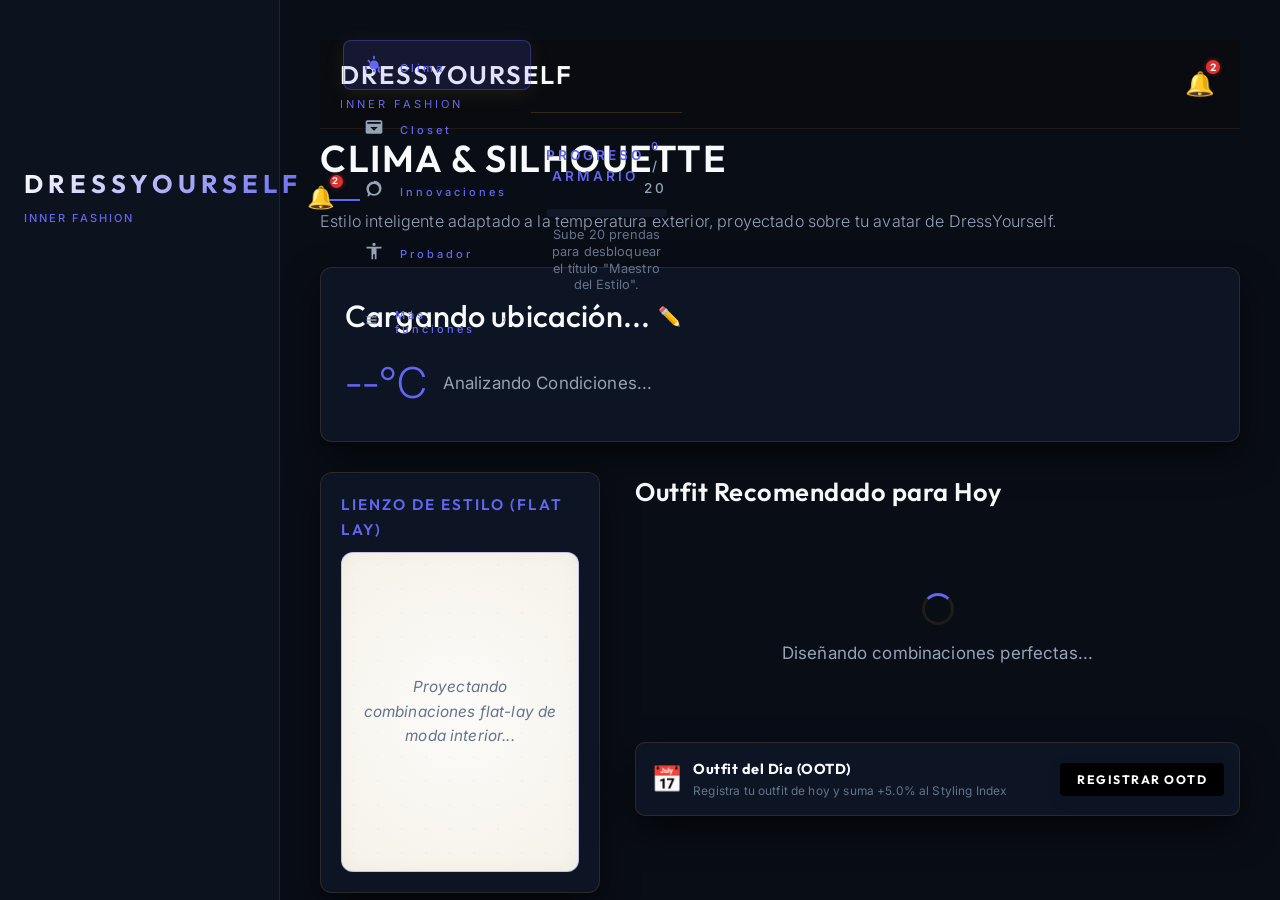
==== index.html @ d655cbdb "feat(web): versión 2.0 con Firebase Auth, motores AI, cPanel deployment y UI Impeccable - Integració" ====
<!DOCTYPE html>
<html lang="es">
<head>
    <meta charset="UTF-8">
    <meta name="viewport" content="width=device-width, initial-scale=1.0, maximum-scale=1.0, user-scalable=no">
    <title>DressYourself | AI Virtual Wardrobe</title>
    <!-- Google Fonts -->
    <link rel="preconnect" href="https://fonts.googleapis.com">
    <link rel="preconnect" href="https://fonts.gstatic.com" crossorigin>
    <link href="https://fonts.googleapis.com/css2?family=Outfit:wght@300;400;500;600;700&family=Inter:wght@300;400;500;600;700&display=swap" rel="stylesheet">
    <!-- CSS Stylesheet -->
    <link rel="stylesheet" href="static/css/style.css">

    <!-- DressYourself Style Enhancements (Dior/Chanel Vibe) -->
    <style>
        /* Gold border gradients & Glassmorphism refinements */
        .glass-card {
            background: var(--glass-bg);
            backdrop-filter: blur(20px) saturate(180%) !important;
            -webkit-backdrop-filter: blur(20px) saturate(180%) !important;
            border: 1px solid rgba(212, 175, 55, 0.15) !important;
            box-shadow: 0 15px 35px rgba(0, 0, 0, 0.6) !important;
            transition: all 0.35s cubic-bezier(0.16, 1, 0.3, 1) !important;
        }
        .glass-card:hover {
            border-color: rgba(212, 175, 55, 0.35) !important;
            box-shadow: 0 20px 45px rgba(212, 175, 55, 0.1), 0 15px 35px rgba(0, 0, 0, 0.7) !important;
        }

        /* Typography spacing & alignment for luxury brand vibe */
        body {
            letter-spacing: 0.15px;
        }
        .sidebar-brand h1 {
            letter-spacing: 5px !important;
            font-weight: 700;
        }
        .editorial-title {
            letter-spacing: 1.5px;
            text-transform: uppercase;
        }
        .gold-btn, .gold-btn-large, .gold-btn-outline {
            font-family: var(--font-editorial) !important;
            letter-spacing: 1.5px !important;
            border-radius: 4px !important;
            transition: all 0.3s cubic-bezier(0.16, 1, 0.3, 1) !important;
        }

        /* Organic Tab Transitions */
        #tab-transition-overlay {
            position: absolute;
            inset: 0;
            background: rgba(10, 10, 10, 0.4);
            backdrop-filter: blur(0px);
            -webkit-backdrop-filter: blur(0px);
            pointer-events: none;
            opacity: 0;
            z-index: 99;
            transition: opacity 0.25s ease, backdrop-filter 0.25s ease;
        }
        #tab-transition-overlay.transitioning {
            opacity: 1;
            backdrop-filter: blur(8px);
            -webkit-backdrop-filter: blur(8px);
        }

        .tab-content {
            display: none;
            opacity: 0;
            transform: scale(0.97) translateY(12px);
            filter: blur(6px);
            transition: opacity 0.3s ease, transform 0.3s ease, filter 0.3s ease;
        }

        .tab-content.active {
            display: block;
            opacity: 1;
            transform: scale(1) translateY(0);
            filter: blur(0px);
        }

        .tab-content.tab-leaving {
            display: block;
            opacity: 0;
            transform: scale(0.97) translateY(-12px);
            filter: blur(8px);
            pointer-events: none;
        }

        .tab-content.tab-entering {
            display: block;
            opacity: 1;
            transform: scale(1) translateY(0);
            filter: blur(0px);
        }

        /* Star Rating Glow and Elastic Animation */
        .star-rating-icon {
            display: inline-block;
            transition: transform 0.4s cubic-bezier(0.175, 0.885, 0.32, 1.275) !important;
        }
        .star-rating-icon:hover {
            text-shadow: 0 0 10px rgba(212, 175, 55, 0.85), 0 0 20px rgba(212, 175, 55, 0.45);
        }
        .star-rating-icon.active-star {
            color: var(--accent-gold) !important;
            text-shadow: 0 0 8px rgba(212, 175, 55, 0.65);
        }
        .star-elastic-bounce {
            animation: starBounce 0.6s cubic-bezier(0.175, 0.885, 0.32, 1.5) both;
        }
        @keyframes starBounce {
            0% { transform: scale(1); }
            30% { transform: scale(1.6); }
            55% { transform: scale(0.85); }
            75% { transform: scale(1.2); }
            100% { transform: scale(1); }
        }

        /* Gold Star Particles */
        .gold-star-particle {
            position: fixed;
            background: radial-gradient(circle, #fff 0%, var(--accent-gold) 50%, #b8952b 100%);
            border-radius: 50%;
            pointer-events: none;
            z-index: 10000;
            box-shadow: 0 0 6px var(--accent-gold);
        }

        /* Selection and Visual Feedback for Fitting Room & Outfit Builder */
        .fitting-slot {
            position: relative;
            transition: transform 0.3s cubic-bezier(0.25, 0.8, 0.25, 1), box-shadow 0.3s ease, border-color 0.3s ease;
        }
        .fitting-slot.slot-loaded {
            animation: slotFlashGlow 0.6s cubic-bezier(0.16, 1, 0.3, 1) both;
        }
        @keyframes slotFlashGlow {
            0% {
                transform: scale(0.95);
                box-shadow: 0 0 0 rgba(212, 175, 55, 0);
                border-color: var(--border-gold);
            }
            30% {
                transform: scale(1.03);
                box-shadow: 0 0 15px rgba(212, 175, 55, 0.6);
                border-color: var(--accent-gold);
            }
            100% {
                transform: scale(1);
                box-shadow: 0 0 0 rgba(212, 175, 55, 0);
                border-color: var(--border-gold);
            }
        }

        .builder-slot {
            transition: all 0.3s cubic-bezier(0.16, 1, 0.3, 1);
        }
        .builder-slot.slot-filled-glow {
            animation: builderSlotGlow 0.6s cubic-bezier(0.16, 1, 0.3, 1) both;
        }
        @keyframes builderSlotGlow {
            0% {
                transform: translateY(2px);
                box-shadow: 0 0 0 rgba(212, 175, 55, 0);
            }
            30% {
                transform: translateY(-2px);
                box-shadow: 0 4px 12px rgba(212, 175, 55, 0.4);
            }
            100% {
                transform: translateY(0);
                box-shadow: 0 2px 6px rgba(212, 175, 55, 0.1);
            }
        }

        .fitting-source-item {
            transition: all 0.25s cubic-bezier(0.25, 0.8, 0.25, 1);
            border: 1px solid transparent;
        }
        .fitting-source-item:hover {
            transform: scale(1.02);
            border-color: rgba(212, 175, 55, 0.3);
        }
        .fitting-source-item.selected-source-item {
            border-color: var(--accent-gold);
            background: rgba(212, 175, 55, 0.08);
            box-shadow: inset 0 0 10px rgba(212, 175, 55, 0.15);
            transform: scale(0.98);
        }

        /* Circular Scanning Progress & Glowing borders */
        .scan-thumb {
            position: relative;
            border: 2px solid var(--border-gold) !important;
            transition: all 0.3s cubic-bezier(0.25, 0.8, 0.25, 1) !important;
        }
        .scan-thumb.scanning-active {
            border-color: var(--accent-gold) !important;
            animation: goldGlowPulse 1.5s infinite alternate ease-in-out !important;
        }
        @keyframes goldGlowPulse {
            0% {
                box-shadow: 0 0 4px rgba(212, 175, 55, 0.2);
                border-color: rgba(212, 175, 55, 0.4);
            }
            100% {
                box-shadow: 0 0 15px rgba(212, 175, 55, 0.85);
                border-color: var(--accent-gold);
            }
        }

        .scan-thumb-spinner-overlay {
            position: absolute;
            inset: 0;
            background: rgba(0, 0, 0, 0.65);
            display: none;
            align-items: center;
            justify-content: center;
            z-index: 5;
            transition: opacity 0.3s ease;
        }
        .scan-thumb.scanning .scan-thumb-spinner-overlay {
            display: flex;
        }

        .circular-spinner {
            width: 32px;
            height: 32px;
            animation: rotateSpinner 2s linear infinite;
        }
        .circular-spinner .circle-bg {
            fill: none;
            stroke: rgba(255, 255, 255, 0.15);
            stroke-width: 3;
        }
        .circular-spinner .circle {
            fill: none;
            stroke: var(--accent-gold);
            stroke-width: 3;
            stroke-linecap: round;
            animation: dashSpinner 1.5s ease-in-out infinite;
        }

        @keyframes rotateSpinner {
            100% { transform: rotate(360deg); }
        }
        @keyframes dashSpinner {
            0% {
                stroke-dasharray: 1, 150;
                stroke-dashoffset: 0;
            }
            50% {
                stroke-dasharray: 90, 150;
                stroke-dashoffset: -35;
            }
            100% {
                stroke-dasharray: 90, 150;
                stroke-dashoffset: -124;
            }
        }

        .scan-thumb-success-overlay {
            position: absolute;
            inset: 0;
            background: rgba(0, 255, 136, 0.2);
            display: none;
            align-items: center;
            justify-content: center;
            z-index: 4;
        }
        .scan-thumb.scanned-success .scan-thumb-success-overlay {
            display: flex;
        }
        .success-checkmark {
            font-size: 1.5rem;
            color: #00ff88;
            text-shadow: 0 0 10px rgba(0, 255, 136, 0.8);
            font-weight: bold;
            animation: checkmarkPop 0.4s cubic-bezier(0.175, 0.885, 0.32, 1.275) both;
        }
        @keyframes checkmarkPop {
            0% { transform: scale(0); opacity: 0; }
            100% { transform: scale(1); opacity: 1; }
        }

        /* Intuitive Empty States (Chanel/Dior Inspired) */
        .empty-state {
            display: flex;
            flex-direction: column;
            align-items: center;
            justify-content: center;
            padding: 50px 30px;
            text-align: center;
            color: var(--text-muted);
            border: 1px dashed var(--border-gold);
            border-radius: 12px;
            background: rgba(212, 175, 55, 0.02);
            margin: 20px auto;
            max-width: 450px;
            box-shadow: inset 0 0 20px rgba(0, 0, 0, 0.02);
        }
        .empty-state-svg {
            filter: drop-shadow(0 0 8px rgba(212, 175, 55, 0.25));
            animation: pulseGlow 3s infinite ease-in-out;
        }
        @keyframes pulseGlow {
            0%, 100% { opacity: 0.55; transform: scale(1); }
            50% { opacity: 0.85; transform: scale(1.04); }
        }

        /* RPG Chat Styling Elements */
        .chat-mode-header {
            display: flex;
            gap: 8px;
            margin-bottom: 15px;
            border-bottom: 1px solid rgba(212, 175, 55, 0.1);
            padding-bottom: 10px;
        }
        .chat-mode-header .gold-btn-outline {
            background: transparent;
            color: var(--text-muted);
            border: 1px solid rgba(212, 175, 55, 0.25);
            transition: all 0.3s ease;
            flex: 1;
            font-size: 0.75rem;
            padding: 8px 12px;
            letter-spacing: 1px;
            text-transform: uppercase;
            border-radius: 4px;
            cursor: pointer;
        }
        .chat-mode-header .gold-btn-outline.active {
            background: var(--accent-gold) !important;
            color: #000 !important;
            border-color: var(--accent-gold) !important;
            box-shadow: 0 0 10px rgba(212, 175, 55, 0.4) !important;
            font-weight: 600;
        }
        .chat-mode-header .gold-btn-outline:hover:not(.active) {
            border-color: var(--accent-gold) !important;
            color: var(--text-primary) !important;
        }
        .rpg-progress-tracker {
            display: none;
            flex-direction: column;
            gap: 6px;
            padding: 10px 15px;
            background: rgba(212, 175, 55, 0.05);
            border: 1px solid rgba(212, 175, 55, 0.15);
            border-radius: 6px;
            margin-bottom: 15px;
            font-family: 'Outfit', sans-serif;
            font-size: 0.85rem;
        }
        .rpg-options-container {
            display: none;
            flex-direction: column;
            gap: 8px;
            margin-top: 15px;
            margin-bottom: 15px;
        }
        .rpg-option-btn {
            background: rgba(212, 175, 55, 0.08) !important;
            color: var(--accent-gold) !important;
            border: 1px solid rgba(212, 175, 55, 0.3) !important;
            border-radius: 4px;
            padding: 10px 15px;
            font-size: 0.8rem;
            font-family: 'Outfit', sans-serif;
            letter-spacing: 0.5px;
            cursor: pointer;
            text-align: left;
            transition: all 0.25s ease;
        }
        .rpg-option-btn:hover {
            background: var(--accent-gold) !important;
            color: #000 !important;
            border-color: var(--accent-gold) !important;
            box-shadow: 0 4px 12px rgba(212, 175, 55, 0.2) !important;
            transform: translateY(-1px);
        }
        .rpg-option-btn:active {
            transform: translateY(0);
        }

        /* Premium Checkout & Styling Index Styles */
        @keyframes premiumGlowPulse {
            0% {
                box-shadow: 0 0 8px rgba(212, 175, 55, 0.4);
                background: var(--accent-gold);
                color: #000;
            }
            100% {
                box-shadow: 0 0 22px rgba(212, 175, 55, 0.85);
                background: #ffd700;
                color: #000;
            }
        }
        .premium-checkout-btn {
            font-family: var(--font-editorial) !important;
            letter-spacing: 1px !important;
            font-weight: 600;
            border: none;
            cursor: pointer;
            transition: all 0.3s cubic-bezier(0.16, 1, 0.3, 1);
        }
        .premium-checkout-btn:hover {
            transform: translateY(-2px);
            box-shadow: 0 0 25px rgba(212, 175, 55, 0.95) !important;
        }
        .styling-index-widget {
            transition: all 0.3s cubic-bezier(0.16, 1, 0.3, 1);
        }
        .styling-index-widget:hover {
            border-color: rgba(212, 175, 55, 0.5) !important;
            box-shadow: 0 12px 35px rgba(212, 175, 55, 0.15), 0 10px 30px rgba(0, 0, 0, 0.6) !important;
        }
    </style>
    <!-- Google Fonts: Modern Sans-Serif Typography Stack (Plus Jakarta Sans, Inter, Outfit) -->
    <link rel="preconnect" href="https://fonts.googleapis.com">
    <link rel="preconnect" href="https://fonts.gstatic.com" crossorigin>
    <link href="https://fonts.googleapis.com/css2?family=Inter:wght@300;400;500;600;700&family=Outfit:wght@300;400;500;600;700&family=Plus+Jakarta+Sans:wght@300;400;500;600;700;800&display=swap" rel="stylesheet">
</head>
<body>
    <!-- ONBOARDING LUXURY JOURNEY (New 4-step) -->
    <div id="onboarding-overlay" class="modal-overlay" style="display:none; justify-content:center; align-items:center; z-index:999999; position:fixed; inset:0; background:#FFFFFF;">
        <style>
            .onboarding-card {
                max-width: 700px;
                width: 90%;
                background: #FFFFFF;
                border: 1px solid var(--border-gold);
                padding: 40px;
                border-radius: 16px;
                box-shadow: 0 25px 60px rgba(0,0,0,0.1), 0 0 40px rgba(212,175,55,0.02);
                text-align: center;
                position: relative;
                overflow: hidden;
            }
            .onboarding-step {
                display: none;
                animation: fadeIn 0.6s ease;
            }
            .onboarding-step.active {
                display: block;
            }
            .onboarding-title {
                font-family: 'Playfair Display', 'Cinzel', serif;
                font-size: 2.2rem;
                letter-spacing: 3px;
                color: var(--accent-gold);
                margin-bottom: 10px;
            }
            .onboarding-subtitle {
                font-family: 'Outfit', sans-serif;
                font-size: 0.9rem;
                letter-spacing: 1.5px;
                color: var(--text-secondary);
                text-transform: uppercase;
                margin-bottom: 30px;
            }
            .onboarding-grid {
                display: grid;
                grid-template-columns: 1fr 1fr;
                gap: 20px;
                margin-bottom: 30px;
            }
            .onboarding-option {
                border: 1px solid rgba(0, 0, 0, 0.15);
                background: #FFFFFF;
                padding: 20px;
                border-radius: 8px;
                cursor: pointer;
                transition: all 0.3s ease;
                text-align: left;
            }
            .onboarding-option:hover {
                border-color: var(--accent-gold);
                background: rgba(212, 175, 55, 0.04);
                transform: translateY(-2px);
            }
            .onboarding-option.selected {
                border-color: var(--accent-gold);
                background: rgba(212, 175, 55, 0.1);
                box-shadow: 0 0 15px rgba(212, 175, 55, 0.2);
            }
            .onboarding-dots {
                display: flex;
                justify-content: center;
                gap: 8px;
                margin-bottom: 30px;
            }
            .onboarding-dot {
                width: 8px;
                height: 8px;
                border-radius: 50%;
                background: rgba(212, 175, 55, 0.3);
                transition: all 0.3s ease;
            }
            .onboarding-dot.active {
                background: var(--accent-gold);
                transform: scale(1.25);
            }
            .google-btn {
                background: white;
                color: #444;
                border: 1px solid #ccc;
                padding: 10px 20px;
                border-radius: 4px;
                font-size: 1rem;
                cursor: pointer;
                display: flex;
                align-items: center;
                justify-content: center;
                gap: 10px;
                width: 100%;
                margin-bottom: 15px;
            }
            .interactive-svg-avatar {
                width: 200px;
                height: 300px;
                margin: 0 auto 20px;
                border: 1px dashed var(--border-gold);
                border-radius: 12px;
                position: relative;
                transition: transform 0.4s cubic-bezier(0.16, 1, 0.3, 1), box-shadow 0.4s cubic-bezier(0.16, 1, 0.3, 1);
            }
            .interactive-svg-avatar:hover {
                transform: translateY(-3px);
                box-shadow: 0 12px 25px rgba(0, 0, 0, 0.3), 0 0 15px rgba(99, 102, 241, 0.2);
            }
            .avatar-part {
                transition: all 0.3s cubic-bezier(0.16, 1, 0.3, 1);
            }
            .measurement-input {
                width: 100%;
                margin-top: 5px;
                accent-color: var(--accent-gold);
                cursor: pointer;
            }
        </style>
        
        <div class="onboarding-card">
            <!-- STEP 1: Autenticación (Google / Email) -->
            <div class="onboarding-step active" id="ostep-1">
                <h2 class="onboarding-title">BIENVENIDO</h2>
                <div class="onboarding-subtitle">Paso 1 de 4: Crea tu cuenta</div>
                <div style="max-width: 400px; margin: 0 auto;">
                    <button class="google-btn" onclick="window.handleGoogleSignIn()">
                        <img src="https://upload.wikimedia.org/wikipedia/commons/5/53/Google_%22G%22_Logo.svg" width="20" height="20" alt="G">
                        Continuar con Google
                    </button>
                    <div style="margin: 15px 0; color: #888;">o ingresa con tu correo</div>
                    <form id="email-signin-form" onsubmit="event.preventDefault(); window.nextOnboardingStep(2);">
                        <input type="email" placeholder="Correo Electrónico" class="gold-input" style="margin-bottom: 10px;" required>
                        <input type="password" placeholder="Contraseña" class="gold-input" style="margin-bottom: 20px;" required>
                        <button type="submit" class="gold-btn-large" style="width: 100%;">Ingresar</button>
                    </form>
                </div>
            </div>

            <!-- STEP 2: Objetivos (Tarjetas Interactivas) -->
            <div class="onboarding-step" id="ostep-2">
                <div class="onboarding-title">TUS OBJETIVOS</div>
                <div class="onboarding-subtitle">Paso 2 de 4: ¿Qué buscas lograr?</div>
                <div class="onboarding-grid">
                    <div class="onboarding-option" onclick="window.selectOnboardingOption('goal', 'Eficiencia')">
                        <h4 style="color: var(--accent-gold); margin-bottom:5px;">Eficiencia</h4>
                        <p style="font-size: 0.85rem;">Vestirme rápido cada mañana sin pensar demasiado, manteniendo un buen estilo.</p>
                    </div>
                    <div class="onboarding-option" onclick="window.selectOnboardingOption('goal', 'Confianza')">
                        <h4 style="color: var(--accent-gold); margin-bottom:5px;">Confianza</h4>
                        <p style="font-size: 0.85rem;">Sentirme seguro con combinaciones que resalten mis atributos personales.</p>
                    </div>
                    <div class="onboarding-option" style="grid-column: span 2;" onclick="window.selectOnboardingOption('goal', 'Sostenibilidad')">
                        <h4 style="color: var(--accent-gold); margin-bottom:5px;">Sostenibilidad</h4>
                        <p style="font-size: 0.85rem;">Maximizar el uso de mi armario actual y comprar de manera consciente.</p>
                    </div>
                </div>
                <button class="gold-btn" onclick="window.nextOnboardingStep(3)" id="btn-onboarding-next-2" disabled>Siguiente</button>
            </div>

            <!-- STEP 3: Captura de Perfil y Clima -->
            <div class="onboarding-step" id="ostep-3">
                <div class="onboarding-title">TU PERFIL</div>
                <div class="onboarding-subtitle">Paso 3 de 4: Contexto Diario</div>
                <div style="text-align: left; max-width: 400px; margin: 0 auto 30px;">
                    <label style="display:block; margin-bottom: 8px; color: var(--accent-gold);">Nombre o Apodo:</label>
                    <input type="text" id="ob-profile-name" class="gold-input" placeholder="Ej. Alex" style="margin-bottom: 20px;" required oninput="window.checkStep3()">
                    
                    <label style="display:block; margin-bottom: 8px; color: var(--accent-gold);">Ciudad Principal (Clima):</label>
                    <input type="text" id="ob-profile-city" class="gold-input" placeholder="Ej. Bogotá" style="margin-bottom: 10px;" required oninput="window.checkStep3()">
                    <button class="gold-btn-outline" style="width: 100%; font-size: 0.8rem; padding: 8px;" onclick="window.detectLocationOB()">📍 Detectar mi ubicación</button>
                </div>
                <button class="gold-btn" onclick="window.nextOnboardingStep(4)" id="btn-onboarding-next-3" disabled>Siguiente</button>
            </div>

            <!-- STEP 4: Avatar SVG y Medidas -->
            <div class="onboarding-step" id="ostep-4">
                <div class="onboarding-title">TU SILUETA</div>
                <div class="onboarding-subtitle">Paso 4 de 4: Medidas y Tono de Piel</div>
                
                <div style="display: flex; gap: 30px; justify-content: center; align-items: flex-start; margin-bottom: 30px;">
                    <!-- SVG Avatar -->
                    <div class="interactive-svg-avatar" id="avatar-container">
                        <svg viewBox="0 0 100 200" style="width: 100%; height: 100%; fill: #EAEAEA; stroke: var(--border-gold); cursor: pointer;" id="ob-avatar">
                            <!-- Cabeza -->
                            <circle cx="50" cy="30" r="15" class="avatar-part" data-part="head"/>
                            <!-- Torso (Pecho y Cintura) -->
                            <path d="M 30 50 Q 50 40 70 50 L 65 90 Q 50 100 35 90 Z" class="avatar-part" data-part="torso" />
                            <!-- Cadera y Piernas -->
                            <path d="M 35 90 Q 50 100 65 90 L 70 120 L 55 180 L 45 180 L 30 120 Z" class="avatar-part" data-part="hips"/>
                            <!-- Brazos -->
                            <path d="M 30 50 L 15 100 L 25 100 L 35 60" class="avatar-part"/>
                            <path d="M 70 50 L 85 100 L 75 100 L 65 60" class="avatar-part"/>
                        </svg>
                    </div>
                    
                    <div style="text-align: left; width: 200px;">
                        <h4 style="color: var(--accent-gold); margin-bottom: 10px; font-size: 0.9rem;">Medidas (cm)</h4>
                        <div style="margin-bottom: 10px;">
                            <label style="font-size: 0.8rem; display: flex; justify-content: space-between;">Pecho: <span id="val-chest">95</span>cm</label>
                            <input type="range" min="70" max="130" value="95" class="measurement-input" id="measure-chest" oninput="window.updateAvatarShape()">
                        </div>
                        <div style="margin-bottom: 10px;">
                            <label style="font-size: 0.8rem; display: flex; justify-content: space-between;">Cintura: <span id="val-waist">80</span>cm</label>
                            <input type="range" min="50" max="110" value="80" class="measurement-input" id="measure-waist" oninput="window.updateAvatarShape()">
                        </div>
                        <div style="margin-bottom: 20px;">
                            <label style="font-size: 0.8rem; display: flex; justify-content: space-between;">Cadera: <span id="val-hips">100</span>cm</label>
                            <input type="range" min="70" max="140" value="100" class="measurement-input" id="measure-hips" oninput="window.updateAvatarShape()">
                        </div>
                        
                        <h4 style="color: var(--accent-gold); margin-bottom: 10px; font-size: 0.9rem;">Tono de Piel</h4>
                        <div style="display: flex; gap: 8px;">
                            <div style="width:25px; height:25px; background:#FDE4C8; border-radius:50%; cursor:pointer; border: 2px solid transparent;" onclick="window.selectSkinTone(this, '#FDE4C8')"></div>
                            <div style="width:25px; height:25px; background:#E5C298; border-radius:50%; cursor:pointer; border: 2px solid transparent;" onclick="window.selectSkinTone(this, '#E5C298')"></div>
                            <div style="width:25px; height:25px; background:#C68642; border-radius:50%; cursor:pointer; border: 2px solid transparent;" onclick="window.selectSkinTone(this, '#C68642')"></div>
                            <div style="width:25px; height:25px; background:#8D5524; border-radius:50%; cursor:pointer; border: 2px solid transparent;" onclick="window.selectSkinTone(this, '#8D5524')"></div>
                            <div style="width:25px; height:25px; background:#3E2723; border-radius:50%; cursor:pointer; border: 2px solid transparent;" onclick="window.selectSkinTone(this, '#3E2723')"></div>
                        </div>
                    </div>
                </div>
                
                <div class="onboarding-dots">
                    <div class="onboarding-dot"></div>
                    <div class="onboarding-dot"></div>
                    <div class="onboarding-dot"></div>
                    <div class="onboarding-dot active"></div>
                </div>
                
                <button class="gold-btn-large" onclick="window.completeOnboarding()" id="btn-onboarding-finish">Finalizar y Entrar</button>
            </div>
        </div>
    </div>
    
    <!-- Modal: Previsualización de curaduría de ropa en vivo -->
    <div id="live-curation-modal" style="display: none; position: fixed; top: 0; left: 0; width: 100vw; height: 100vh; background: rgba(9, 13, 22, 0.9); backdrop-filter: blur(8px); z-index: 9999; justify-content: center; align-items: center; text-align: center; color: white;">
        <div class="glass-card" style="width: 400px; position: relative;">
            <button onclick="document.getElementById('live-curation-modal').style.display='none'" style="position: absolute; right: 15px; top: 15px; background: none; border: none; color: #fff; font-size: 1.2rem; cursor: pointer;">✕</button>
            <h3 style="color: var(--accent-gold); font-family: var(--font-title); margin-bottom: 15px;">Curaduría en Vivo</h3>
            <div id="curation-animation-area" style="height: 150px; display: flex; align-items: center; justify-content: center; position: relative; margin-bottom: 20px; overflow: hidden; border-radius: 8px; border: 1px solid var(--border-color); background: rgba(0,0,0,0.3);">
                <span id="curation-spinner" style="font-size: 2rem; display: inline-block; animation: spin 1.5s linear infinite;">🔄</span>
                <img id="curation-item-img" src="" style="display: none; width: 100px; height: 100px; object-fit: cover; border-radius: 8px; animation: bounceIn 0.6s cubic-bezier(0.16, 1, 0.3, 1);">
            </div>
            <p id="curation-status" style="font-size: 0.9rem; color: var(--text-secondary);">Analizando tu armario con Ganchito...</p>
        </div>
    </div>


    <!-- App Container -->
    <div class="app-container">
        
        <!-- Sidebar Navigation (Desktop) -->
        <aside class="sidebar">
            <div class="sidebar-brand" style="display: flex; justify-content: space-between; align-items: center; width: 100%; position: relative;">
                <div style="text-align: left;">
                    <h1>DRESSYOURSELF</h1>
                    <span style="font-size: 0.65rem; color: var(--accent-gold); letter-spacing: 2px;">INNER FASHION</span>
                </div>
                <div style="position: relative; cursor: pointer; padding: 5px;" onclick="window.toggleNotificationsPanelDesktop(event)">
                    <span style="font-size: 1.3rem; color: var(--accent-gold);">🔔</span>
                    <span id="notif-badge-desktop" style="position: absolute; top: 0; right: 0; background: #e03131; color: #fff; font-size: 0.55rem; font-weight: bold; width: 13px; height: 13px; border-radius: 50%; display: flex; align-items: center; justify-content: center; box-shadow: 0 0 5px rgba(224,49,49,0.5);">2</span>
                </div>
                
                <!-- Desktop Notifications Dropdown -->
                <div id="notifications-panel-desktop" class="glass-card" style="display: none; position: absolute; top: 60px; left: 0; width: 260px; padding: 15px; z-index: 999; border: 1px solid var(--border-gold); border-radius: 10px; text-align: left; animation: fadeIn 0.3s ease;">
                    <div style="display: flex; justify-content: space-between; align-items: center; border-bottom: 1px solid rgba(212,175,55,0.2); padding-bottom: 8px; margin-bottom: 10px;">
                        <strong style="color: #8a6d1c; font-family: var(--font-editorial); font-size: 0.82rem;" id="notif-panel-title-desktop">Notificaciones de Estilo</strong>
                        <span style="font-size: 0.7rem; color: var(--text-muted); cursor: pointer;" onclick="window.clearNotifications()" id="notif-panel-clear-desktop">Limpiar</span>
                    </div>
                    <div id="notifications-list-desktop" style="display: flex; flex-direction: column; gap: 10px; max-height: 200px; overflow-y: auto;">
                        <!-- Filled by JS -->
                </div>
            </div>
            
            <nav class="nav-menu">
                <button class="nav-btn active" data-tab="clima">
                    <svg viewBox="0 0 24 24" class="nav-icon"><path d="M12 7c-2.76 0-5 2.24-5 5s2.24 5 5 5 5-2.24 5-5-2.24-5-5-5zm0-5c.55 0 1 .45 1 1v2c0 .55-.45 1-1 1s-1-.45-1-1V3c0-.55.45-1 1-1zm0 14c.55 0 1 .45 1 1v2c0 .55-.45 1-1 1s-1-.45-1-1v-2c0-.55.45-1 1-1zM5.22 6.64c.39-.39 1.02-.39 1.41 0l1.41 1.41c.39.39.39 1.02 0 1.41s-1.02.39-1.41 0L5.22 8.05c-.39-.39-.39-1.02 0-1.41zm10.6 10.6c.39-.39 1.02-.39 1.41 0l1.41 1.41c.39.39.39 1.02 0 1.41s-1.02.39-1.41 0l-1.41-1.41c-.4-.39-.4-1.03 0-1.42zm-12.6-3.8c.55 0 1 .45 1 1v2c0 .55-.45 1-1 1s-1-.45-1-1v-2c0-.55.45-1 1-1zm14 0c.55 0 1 .45 1 1v2c0 .55-.45 1-1 1s-1-.45-1-1v-2c0-.55.45-1 1-1z" fill="currentColor"/></svg>
                    <span>Clima</span>
                </button>
                <button class="nav-btn" data-tab="closet">
                    <svg viewBox="0 0 24 24" class="nav-icon"><path d="M20 4H4c-1.1 0-2 .9-2 2v12c0 1.1.9 2 2 2h16c1.1 0 2-.9 2-2V6c0-1.1-.9-2-2-2zm-8 12.5L7.5 12h9L12 16.5zM20 8H4V6h16v2z" fill="currentColor"/></svg>
                    <span>Closet</span>
                </button>
                <button class="nav-btn" data-tab="innovaciones">
                    <svg viewBox="0 0 24 24" class="nav-icon"><path d="M12 3c-4.97 0-9 4.03-9 9 0 2.12.74 4.07 1.97 5.61L4.35 19.4c-.39.39-.39 1.02 0 1.41.39.39 1.02.39 1.41 0l1.9-1.9C9.07 19.64 10.47 20 12 20c4.97 0 9-4.03 9-9s-4.03-9-9-9zm0 15c-3.31 0-6-2.69-6-6s2.69-6 6-6 6 2.69 6 6-2.69 6-6 6z" fill="currentColor"/></svg>
                    <span>Innovaciones</span>
                </button>
                <button class="nav-btn" data-tab="probador">
                    <svg viewBox="0 0 24 24" class="nav-icon"><path d="M12 2c1.1 0 2 .9 2 2s-.9 2-2 2-2-.9-2-2 .9-2 2-2zm9 7h-6v13h-2v-6h-2v6H9V9H3V7h18v2z" fill="currentColor"/></svg>
                    <span>Probador</span>
                </button>

                <!-- Trigger button for More Functions -->
                <button class="nav-btn nav-more-trigger" id="desktop-more-trigger" onclick="window.toggleDesktopMoreMenu(event)" data-tab="more-menu">
                    <svg viewBox="0 0 24 24" class="nav-icon"><path d="M4 6h16v2H4zm0 5h16v2H4zm0 5h16v2H4z" fill="currentColor"/></svg>
                    <span>Más funciones</span>
                    <svg viewBox="0 0 24 24" class="more-chevron" style="width:14px; height:14px; margin-left:auto; transition: transform 0.3s;"><path d="M8.59 16.59L13.17 12 8.59 7.41 10 6l6 6-6 6-1.41-1.41z" fill="currentColor"/></svg>
                </button>

                <!-- Collapsible sub-panel container -->
                <div class="nav-more-panel collapsed" id="desktop-more-panel" style="display: none; flex-direction: column; padding-left: 15px; border-left: 1px solid rgba(212,175,55,0.15); margin-top: 5px; gap: 5px;">
                    <button class="nav-btn" data-tab="progreso">
                        <svg viewBox="0 0 24 24" class="nav-icon"><path d="M12 2C6.48 2 2 6.48 2 12s4.48 10 10 10 10-4.48 10-10S17.52 2 12 2zm1 14h-2v-2h2v2zm0-4h-2V7h2v5z" fill="currentColor"/></svg>
                        <span>Progreso y Retos</span>
                    </button>

                    <button class="nav-btn" data-tab="boutique">
                        <svg viewBox="0 0 24 24" class="nav-icon"><path d="M20 6h-4V5c0-1.66-1.34-3-3-3s-3 1.34-3 3v1H6c-1.1 0-1.99.9-1.99 2L4 20c0 1.1.9 2 2 2h14c1.1 0 2-.9 2-2V8c0-1.1-.9-2-2-2zm-8-2c.55 0 1 .45 1 1v1h-2V5c0-.55.45-1 1-1zm0 10c-2.76 0-5-2.24-5-5h2c0 1.66 1.34 3 3 3s3-1.34 3-3h2c0 2.76-2.24 5-5 5z" fill="currentColor"/></svg>
                        <span>Boutique</span>
                    </button>
                    <button class="nav-btn" data-tab="comunidad">
                        <svg viewBox="0 0 24 24" class="nav-icon"><path d="M16 11c1.66 0 2.99-1.34 2.99-3S17.66 5 16 5s-3 1.34-3 3 1.34 3 3 3zm-8 0c1.66 0 2.99-1.34 2.99-3S9.66 5 8 5 5 1.34 5 8s1.34 3 8 3zm0 2c-2.33 0-7 1.17-7 3.5V20h14v-3.5c0-2.33-4.67-3.5-7-3.5zm8 0c-.29 0-.62.02-.97.05 1.16.84 1.97 1.97 1.97 3.45V20h6v-3.5c0-2.33-4.67-3.5-7-3.5z" fill="currentColor"/></svg>
                        <span>Comunidad</span>
                    </button>
                    <button class="nav-btn" data-tab="pedidos">
                        <svg viewBox="0 0 24 24" class="nav-icon"><path d="M20 8h-3V4H3v12h2c0 1.66 1.34 3 3 3s3-1.34 3-3h6c0 1.66 1.34 3 3 3s3-1.34 3-3h2v-5l-3-4zM6 16.5c-.83 0-1.5-.67-1.5-1.5s.67-1.5 1.5-1.5 1.5.67 1.5 1.5-.67 1.5-1.5 1.5zm11.5 0c-.83 0-1.5-.67-1.5-1.5s.67-1.5 1.5-1.5 1.5.67 1.5 1.5-.67 1.5-1.5 1.5zM18 11.5V9h2.25L22 11.5H18z" fill="currentColor"/></svg>
                        <span>Pedidos</span>
                    </button>
                    <button class="nav-btn" data-tab="calendario">
                        <svg viewBox="0 0 24 24" class="nav-icon"><path d="M19 4h-1V2h-2v2H8V2H6v2H5c-1.11 0-1.99.9-1.99 2L3 20c0 1.1.89 2 2 2h14c1.1 0 2-.9 2-2V6c0-1.1-.9-2-2-2zm0 16H5V9h14v11zM7 11h2v2H7zm0 4h2v2H7zm4-4h2v2h-2zm0 4h2v2h-2zm4-4h2v2h-2zm0 4h2v2h-2z" fill="currentColor"/></svg>
                        <span>Calendario</span>
                    </button>
                    <button class="nav-btn" data-tab="capsula">
                        <svg viewBox="0 0 24 24" class="nav-icon"><path d="M20 6h-4V4c0-1.11-.89-2-2-2h-4c-1.11 0-2 .89-2 2v2H4c-1.11 0-1.99.89-1.99 2L2 19c0 1.11.89 2 2 2h16c1.1 0 2-.89 2-2V8c0-1.1-.9-2-2-2zM9 4h6v2H9V4zm11 15H4v-8h16v8z" fill="currentColor"/></svg>
                        <span>Cápsula</span>
                    </button>
                    <button class="nav-btn" data-tab="analiticas">
                        <svg viewBox="0 0 24 24" class="nav-icon"><path d="M19 3H5c-1.1 0-2 .9-2 2v14c0 1.1.9 2 2 2h14c1.1 0 2-.9 2-2V5c0-1.1-.9-2-2-2zM9 17H7v-7h2v7zm4 0h-2V7h2v10zm4 0h-2v-4h2v4z" fill="currentColor"/></svg>
                        <span>Analíticas</span>
                    </button>
                    <button class="nav-btn" data-tab="mezclador">
                        <svg viewBox="0 0 24 24" class="nav-icon"><path d="M10.59 9.17L5.41 4 4 5.41l5.17 5.17 1.42-1.41zM14.5 4l2.04 2.04L4 18.59 5.41 20 17.96 7.45 20 9.5V4h-5.5zm.33 9.41l-1.41 1.41 3.13 3.13L14.5 20H20v-5.5l-2.04 2.04-3.13-3.13z" fill="currentColor"/></svg>
                        <span>Mezclador</span>
                    </button>
                    <button class="nav-btn" data-tab="viajes">
                        <svg viewBox="0 0 24 24" class="nav-icon"><path d="M22 16V4c0-1.1-.9-2-2-2H8c-1.1 0-2 .9-2 2v12c0 1.1.9 2 2 2h12c1.1 0 2-.9 2-2zm-11-4l2.03 2.71L16 11l4 5H8l3-4zM2 6v14c0 1.1.9 2 2 2h14v-2H4V6H2z" fill="currentColor"/></svg>
                        <span>Viajes</span>
                    </button>
                    <button class="nav-btn" data-tab="configuracion">
                        <svg viewBox="0 0 24 24" class="nav-icon"><path d="M19.14 12.94c.04-.3.06-.61.06-.94 0-.32-.02-.64-.07-.94l2.03-1.58c.18-.14.23-.41.12-.61l-1.92-3.32c-.12-.22-.37-.29-.59-.22l-2.39.96c-.5-.38-1.03-.7-1.62-.94l-.36-2.54c-.04-.24-.24-.41-.48-.41h-3.84c-.24 0-.43.17-.47.41l-.36 2.54c-.59.24-1.13.57-1.62.94l-2.39-.96c-.22-.08-.47 0-.59.22L2.74 8.87c-.12.21-.08.47.12.61l2.03 1.58c-.05.3-.09.63-.09.94s.02.64.07.94l-2.03 1.58c-.18.14-.23.41-.12.61l1.92 3.32c.12.22.37.29.59.22l2.39-.96c.5.38 1.03.7 1.62.94l.36 2.54c.05.24.24.41.48.41h3.84c.24 0 .44-.17.47-.41l.36-2.54c.59-.24 1.13-.56 1.62-.94l2.39.96c.22.08.47 0 .59-.22l1.92-3.32c.12-.22.07-.47-.12-.61l-2.01-1.58zM12 15.6c-1.98 0-3.6-1.62-3.6-3.6s1.62-3.6 3.6-3.6 3.6 1.62 3.6 3.6-1.62 3.6-3.6 3.6z" fill="currentColor"/></svg>
                        <span>Ajustes</span>
                    </button>
                </div>
            </nav>
            
            <!-- Gamification Progress Widget -->
            <div class="gamification-widget" style="margin-top: 30px; padding: 15px; border-top: 1px solid rgba(212,175,55,0.2);">
                <div style="display: flex; justify-content: space-between; align-items: center; margin-bottom: 10px;">
                    <span style="font-size: 0.8rem; color: var(--accent-gold); font-weight: 600; text-transform: uppercase;">Progreso Armario</span>
                    <span style="font-size: 0.8rem; color: var(--text-secondary);"><span id="gamification-count">0</span> / 20</span>
                </div>
                <div style="width: 100%; background: var(--bg-tertiary); height: 8px; border-radius: 4px; overflow: hidden; margin-bottom: 10px;">
                    <div id="gamification-bar" style="height: 100%; width: 0%; background: var(--accent-gold); transition: width 0.5s ease;"></div>
                </div>
                <p style="font-size: 0.75rem; color: var(--text-muted); margin: 0; line-height: 1.3;">Sube 20 prendas para desbloquear el título "Maestro del Estilo".</p>
            </div>
        </aside>

        <!-- Main Content Area -->
        <main class="main-content">
            <!-- Mobile Header -->
            <header class="mobile-header" style="position: relative; display: flex; justify-content: space-between; align-items: center; padding: 15px 20px; border-bottom: 1px solid rgba(212,175,55,0.1); background: rgba(10,10,10,0.5); backdrop-filter: blur(10px);">
                <div style="text-align: left;">
                    <h2 style="margin: 0; font-family: var(--font-editorial); letter-spacing: 2px;">DRESSYOURSELF</h2>
                    <span class="mobile-subtitle" style="font-size: 0.65rem; color: var(--accent-gold); letter-spacing: 3px; display: block;">INNER FASHION</span>
                </div>
                <div style="position: relative; cursor: pointer; padding: 5px;" onclick="window.toggleNotificationsPanel()">
                    <span style="font-size: 1.4rem; color: var(--accent-gold);">🔔</span>
                    <span id="notif-badge" style="position: absolute; top: 0; right: 0; background: #e03131; color: #fff; font-size: 0.6rem; font-weight: bold; width: 14px; height: 14px; border-radius: 50%; display: flex; align-items: center; justify-content: center; box-shadow: 0 0 5px rgba(224,49,49,0.5);">2</span>
                </div>
                
                <!-- Notifications Panel (Glassmorphism dropdown) -->
                <div id="notifications-panel" class="glass-card" style="display: none; position: absolute; top: 65px; right: 20px; width: 280px; padding: 15px; z-index: 999; border: 1px solid var(--border-gold); border-radius: 10px; text-align: left; animation: fadeIn 0.3s ease;">
                    <div style="display: flex; justify-content: space-between; align-items: center; border-bottom: 1px solid rgba(212,175,55,0.2); padding-bottom: 8px; margin-bottom: 10px;">
                        <strong style="color: #8a6d1c; font-family: var(--font-editorial); font-size: 0.85rem;" id="notif-panel-title">Notificaciones de Estilo</strong>
                        <span style="font-size: 0.7rem; color: var(--text-muted); cursor: pointer;" onclick="window.clearNotifications()" id="notif-panel-clear">Limpiar</span>
                    </div>
                    <div id="notifications-list" style="display: flex; flex-direction: column; gap: 10px; max-height: 200px; overflow-y: auto;">
                        <!-- Filled by JS -->
                    </div>
                </div>
            </header>

            <!-- TABS -->
            
            <!-- SECTION 1: CLIMA -->
            <section id="clima" class="tab-content active">
                <div class="section-header">
                    <h2 class="editorial-title">Clima & Silhouette</h2>
                    <p class="section-desc">Estilo inteligente adaptado a la temperatura exterior, proyectado sobre tu avatar de DressYourself.</p>
                </div>
                
                <div class="weather-widget glass-card">
                    <div class="weather-info">
                        <div style="display: flex; align-items: center; gap: 8px;">
                            <div class="weather-city" id="weather-city">Cargando ubicación...</div>
                            <span id="btn-change-location" style="cursor: pointer; font-size: 1.1rem; color: var(--accent-gold); transition: transform 0.2s;" title="Cambiar ubicación" onmouseover="this.style.transform='scale(1.2)'" onmouseout="this.style.transform='scale(1)'">✏️</span>
                        </div>
                        <div class="weather-temp-desc">
                            <span class="weather-temp" id="weather-temp">--°C</span>
                            <span class="weather-desc" id="weather-desc">Analizando condiciones...</span>
                        </div>
                    </div>
                    <div class="weather-extra" id="weather-details">
                        <!-- Filled by JS -->
                    </div>
                </div>

                <div class="clima-layout-container">
                    <!-- Flat Lay Editorial Canvas ( Pinterest / Dior Style ) -->
                    <div class="mannequin-column glass-card" style="min-height: 420px; display: flex; flex-direction: column; justify-content: space-between; padding: 20px;">
                        <h4 class="mannequin-title gold-text" style="margin: 0 0 10px 0; font-family: 'Outfit', sans-serif;">Lienzo de Estilo (Flat Lay)</h4>
                        
                        <div id="clima-flatlay-canvas" style="flex-grow: 1; display: flex; flex-direction: column; justify-content: center; align-items: center; background: radial-gradient(circle, #fcfbf9 0%, #f5f2e8 100%); border-radius: 12px; border: 1px solid var(--border-gold); padding: 15px; position: relative; overflow: hidden; box-shadow: inset 0 0 20px rgba(0,0,0,0.03); min-height: 320px;">
                            <!-- Blueprint subtle grid overlay -->
                            <div style="position: absolute; inset: 0; background-image: radial-gradient(var(--border-gold) 1.2px, transparent 1.2px); background-size: 24px 24px; opacity: 0.12; pointer-events: none;"></div>
                            
                            <!-- Collage layout container -->
                            <div id="clima-flatlay-collage" style="position: relative; width: 100%; height: 100%; display: flex; flex-wrap: wrap; justify-content: center; align-items: center; gap: 15px; z-index: 2;">
                                <div style="color: var(--text-muted); font-size: 0.9rem; text-align: center; font-style: italic; width: 100%;">
                                    Proyectando combinaciones flat-lay de moda interior...
                                </div>
                            </div>
                        </div>
                    </div>

                    <!-- Recommended Cards Column -->
                    <div class="cards-column">
                        <h3 class="subsection-title" style="margin-top: 0;" id="title-ootd-recommendation">Outfit Recomendado para Hoy</h3>
                        <div class="recommendation-showcase" id="clima-recommendation">
                            <!-- Recommended outfits will go here -->
                            <div class="loading-spinner-container">
                                <div class="spinner"></div>
                                <p>Diseñando combinaciones perfectas...</p>
                            </div>
                        </div>
                        
                        <!-- NEW OOTD REGISTRATION CONTAINER -->
                        <div class="glass-card ootd-card" style="margin-top: 15px; padding: 15px; border: 1px solid var(--border-gold); border-radius: 10px; display: flex; align-items: center; justify-content: space-between; z-index: 10;">
                            <div style="display: flex; align-items: center; gap: 10px; text-align: left;">
                                <span style="font-size: 1.5rem; color: var(--accent-gold);">📅</span>
                                <div style="display: flex; flex-direction: column;">
                                    <strong style="color: var(--text-primary); font-size: 0.85rem; font-family: var(--font-editorial); letter-spacing: 0.5px;" id="ootd-widget-title">Outfit del Día (OOTD)</strong>
                                    <span style="font-size: 0.7rem; color: var(--text-muted);" id="ootd-widget-desc">Registra tu outfit de hoy y suma +5.0% al Styling Index</span>
                                </div>
                            </div>
                            <button class="gold-btn" id="btn-register-ootd" onclick="window.registerOOTD()" style="padding: 8px 16px; font-size: 0.72rem; font-weight: bold; text-transform: uppercase; white-space: nowrap; transition: all 0.3s ease;">
                                <span>Registrar OOTD</span>
                            </button>
                        </div>
                    </div>
                </div>
            </section>

            <!-- SECTION 2: CLOSET -->
            <section id="closet" class="tab-content">
                <div class="section-header-row">
                    <div class="section-header">
                        <h2 class="editorial-title">Mi Closet Virtual</h2>
                        <p class="section-desc">Tu colección privada, digitalizada y clasificada por inteligencia artificial.</p>
                    </div>
                    <div class="closet-actions-row">
                        <button id="btn-open-outfit-builder" class="gold-btn">
                            <svg viewBox="0 0 24 24" class="btn-icon"><path d="M19 13h-6v6h-2v-6H5v-2h6V5h2v6h6v2z" fill="currentColor"/></svg>
                            <span>Diseñar Outfit</span>
                        </button>
                        <button id="btn-open-custom-garment" class="gold-btn-outline">
                            <svg viewBox="0 0 24 24" class="btn-icon"><path d="M12 2C6.48 2 2 6.48 2 12s4.48 10 10 10 10-4.48 10-10S17.52 2 12 2zm5 11h-4v4h-2v-4H7v-2h4V7h2v4h4v2z" fill="currentColor"/></svg>
                            <span>Crear Prenda</span>
                        </button>
                        <button class="gold-btn-outline trigger-scan" onclick="switchTab('innovaciones')">
                            <svg class="btn-icon" viewBox="0 0 24 24"><path d="M19 13h-6v6h-2v-6H5v-2h6V5h2v6h6v2z" fill="currentColor"/></svg>
                            Escanear Prenda
                        </button>
                        <button class="gold-btn-outline" onclick="switchTab('calendario')">
                            <svg viewBox="0 0 24 24" class="btn-icon"><path d="M19 4h-1V2h-2v2H8V2H6v2H5c-1.11 0-1.99.9-1.99 2L3 20c0 1.1.89 2 2 2h14c1.1 0 2-.9 2-2V6c0-1.1-.9-2-2-2zm0 16H5V9h14v11z" fill="currentColor"/></svg>
                            <span>Calendario</span>
                        </button>
                        <button class="gold-btn-outline" onclick="switchTab('capsula')">
                            <svg viewBox="0 0 24 24" class="nav-icon"><path d="M20 6h-4V4c0-1.11-.89-2-2-2h-4c-1.11 0-2 .89-2 2v2H4c-1.11 0-1.99.89-1.99 2L2 19c0 1.11.89 2 2 2h16c1.11 0 2-.89 2-2V8c0-1.11-.89-2-2-2zM9 4h6v2H9V4zm11 15H4v-8h16v8z" fill="currentColor"/></svg>
                            <span>Cápsula</span>
                        </button>
                    </div>
                </div>


                <!-- Filters -->
                <div class="closet-filters">
                    <button class="filter-btn active" data-filter="all">Todos</button>
                    <button class="filter-btn" data-filter="superior">Superior</button>
                    <button class="filter-btn" data-filter="inferior">Inferior</button>
                    <button class="filter-btn" data-filter="abrigo">Abrigo</button>
                    <button class="filter-btn" data-filter="calzado">Calzado</button>
                </div>

                <!-- Grid -->
                <div class="closet-grid" id="closet-grid">
                    <!-- Closet Items loaded dynamically -->
                </div>

                <h3 class="subsection-title">Mis Combinaciones Diseñadas</h3>
                <div class="combinations-grid" id="combinations-grid">
                    <!-- Saved combinations loaded dynamically -->
                </div>
            </section>

            <!-- SECTION 2.5: PROGRESO (BABYLON INDEX & QUESTS) -->
            <section id="progreso" class="tab-content">
                <div class="section-header">
                    <h2 class="editorial-title">Mi Progreso de Estilo</h2>
                    <p class="section-desc">Monitorea tu Babylon Styling Index y completa desafíos para elevar tu armonía.</p>
                </div>

                <!-- Gamified "Babylon Styling Index" Dashboard -->
                <div class="styling-index-widget glass-card" style="margin: 20px 0; padding: 20px; border: 1px solid var(--border-gold); border-radius: 12px; background: var(--glass-bg); box-shadow: 0 10px 30px rgba(0,0,0,0.5);">
                    <div style="display: flex; align-items: center; justify-content: space-between; margin-bottom: 15px; flex-wrap: wrap; gap: 10px;">
                        <div style="display: flex; align-items: center; gap: 10px;">
                            <span style="font-size: 1.5rem; color: var(--accent-gold);">🏆</span>
                            <div>
                                <h4 class="gold-text editorial-title" style="margin: 0; font-size: 0.95rem; font-weight: 700; letter-spacing: 2px;">BABYLON STYLING INDEX</h4>
                                <span style="font-size: 0.75rem; color: var(--text-muted);">Tu nivel de estilo DressYourself</span>
                            </div>
                        </div>
                        <div style="text-align: right;">
                            <span class="gold-text" id="styling-index-rank-label" style="font-size: 0.85rem; font-weight: 600; text-transform: uppercase; letter-spacing: 1px;">DressYourself Apprentice</span>
                        </div>
                    </div>
                    
                    <div style="display: grid; grid-template-columns: repeat(auto-fit, minmax(120px, 1fr)); gap: 15px; margin-bottom: 15px;">
                        <div style="background: rgba(255,255,255,0.03); border: 1px solid rgba(212,175,55,0.15); padding: 10px; border-radius: 8px; text-align: center;">
                            <div style="font-size: 0.75rem; color: var(--text-muted); margin-bottom: 5px;">Wardrobe Score</div>
                            <div class="gold-text" id="styling-index-score" style="font-size: 1.4rem; font-weight: bold;">88.5%</div>
                        </div>
                        <div style="background: rgba(255,255,255,0.03); border: 1px solid rgba(212,175,55,0.15); padding: 10px; border-radius: 8px; text-align: center;">
                            <div style="font-size: 0.75rem; color: var(--text-muted); margin-bottom: 5px;">Prendas Catalogadas</div>
                            <div id="styling-index-scanned" style="font-size: 1.4rem; font-weight: bold; color: var(--text-primary);">0</div>
                        </div>
                        <div style="background: rgba(255,255,255,0.03); border: 1px solid rgba(212,175,55,0.15); padding: 10px; border-radius: 8px; text-align: center;">
                            <div style="font-size: 0.75rem; color: var(--text-muted); margin-bottom: 5px;">Próximo Rango</div>
                            <div id="styling-index-next-rank" style="font-size: 0.85rem; font-weight: 600; color: var(--text-primary); margin-top: 5px;">DressYourself Master</div>
                        </div>
                    </div>
                    
                    <div>
                        <div style="display: flex; justify-content: space-between; font-size: 0.75rem; color: var(--text-muted); margin-bottom: 5px;">
                            <span>Progreso de Rango</span>
                            <span id="styling-index-progress-pct">0%</span>
                        </div>
                        <div style="width: 100%; height: 8px; background: rgba(255, 255, 255, 0.1); border-radius: 4px; overflow: hidden; border: 1px solid rgba(212,175,55,0.2);">
                            <div id="styling-index-progress-bar" style="width: 0%; height: 100%; background: linear-gradient(90deg, #b8952b, var(--accent-gold)); transition: width 0.5s ease;"></div>
                        </div>
                    </div>
                </div>

                <!-- Panel de Desafíos Diarios (Daily Fashion Quests) -->
                <div class="daily-quests-panel glass-card" style="margin: 20px 0; padding: 20px; border: 1px solid rgba(212,175,55,0.25); border-radius: 12px; background: var(--glass-bg); box-shadow: 0 10px 30px rgba(0,0,0,0.5);">
                    <div style="display: flex; align-items: center; justify-content: space-between; margin-bottom: 15px; flex-wrap: wrap; gap: 10px;">
                        <div style="display: flex; align-items: center; gap: 10px;">
                            <span style="font-size: 1.5rem; color: var(--accent-gold);">⚡</span>
                            <div>
                                <h4 class="gold-text editorial-title" style="margin: 0; font-size: 0.95rem; font-weight: 700; letter-spacing: 2px;">DESAFÍOS DIARIOS DE MODA</h4>
                                <span style="font-size: 0.75rem; color: var(--text-muted);">Completa misiones y gana bonificaciones al Babylon Styling Index</span>
                            </div>
                        </div>
                        <div class="quest-streak" style="font-size: 0.85rem; color: var(--accent-gold); font-weight: 600; background: rgba(212,175,55,0.1); padding: 4px 10px; border-radius: 20px; border: 1px solid rgba(212,175,55,0.2);">
                            🔥 Racha: <span id="quest-streak-count">1</span> día
                        </div>
                    </div>
                    <div class="quests-list" id="quests-list" style="display: flex; flex-direction: column; gap: 12px;">
                        <!-- Quests loaded dynamically via JS -->
                    </div>
                </div>
            </section>

            <!-- SECTION 3: ASISTENTE (ELIMINADO) -->

            <!-- SECTION 4: INNOVACIONES (ESCÁNER VISIÓN) -->
            <section id="innovaciones" class="tab-content">
                <style>
                .scan-thumb {
                    width: 60px;
                    height: 60px;
                    border-radius: 8px;
                    border: 2px solid var(--border-gold);
                    overflow: hidden;
                    position: relative;
                    cursor: pointer;
                    flex-shrink: 0;
                    transition: all 0.2s ease;
                    background: #111;
                }
                .scan-thumb.active {
                    border-color: #00ff88;
                    transform: scale(1.05);
                    box-shadow: 0 0 8px rgba(0, 255, 136, 0.4);
                }
                .scan-thumb img {
                    width: 100%;
                    height: 100%;
                    object-fit: cover;
                }
                .scan-thumb-badge {
                    position: absolute;
                    bottom: 2px;
                    right: 2px;
                    width: 16px;
                    height: 16px;
                    border-radius: 50%;
                    background: rgba(0,0,0,0.7);
                    color: #fff;
                    font-size: 10px;
                    display: flex;
                    align-items: center;
                    justify-content: center;
                    font-weight: bold;
                }
                .scan-thumb-badge.scanned {
                    background: #00ff88;
                    color: #000;
                }
                .scan-thumb-badge.pending {
                    background: #ffaa00;
                }
                </style>
                <div class="section-header">
                    <h2 class="editorial-title">Innovación en Visión</h2>
                    <p class="section-desc">Sube una o varias fotos de tus prendas para escanear y catalogar su estilo con IA en lote o individualmente.</p>
                </div>

                <div class="scanner-container glass-card">
                    <div class="scanner-upload-box" id="scanner-drop-zone">
                        <input type="file" id="scanner-file-input" accept="image/*" multiple style="display: none;">
                        
                        <div class="upload-placeholder" id="upload-placeholder">
                            <svg viewBox="0 0 24 24" class="upload-icon"><path d="M19.35 10.04C18.67 6.59 15.64 4 12 4 9.11 4 6.6 5.64 5.35 8.04 2.34 8.36 0 10.91 0 14c0 3.31 2.69 6 6 6h13c2.76 0 5-2.24 5-5 0-2.64-2.05-4.78-4.65-4.96zM14 13v4h-4v-4H7l5-5 5 5h-3z" fill="currentColor"/></svg>
                            <p class="upload-text-main">Arrastra una o varias imágenes aquí</p>
                            <p class="upload-text-sub">o haz clic para tomar foto o explorar archivos</p>
                        </div>

                        <div class="scan-preview-wrapper" id="scan-preview-wrapper" style="display: none; flex-direction: column; width: 100%; align-items: center;">
                            <div id="scan-thumbnails-container" style="display: flex; gap: 10px; overflow-x: auto; width: 100%; padding: 5px; border-bottom: 1px solid var(--border-gold); justify-content: center; min-height: 75px; margin-bottom: 12px; box-sizing: border-box;"></div>
                            <div style="position: relative; width: 100%; display: flex; justify-content: center; align-items: center;">
                                <img id="scan-preview-img" src="" alt="Prenda a escanear" style="max-height: 250px; object-fit: contain;">
                                <div class="scan-laser" id="scan-laser"></div>
                            </div>
                        </div>
                    </div>

                    <div class="scanner-actions">
                        <button id="btn-scan" class="gold-btn-large" disabled>
                            <span class="btn-text">Iniciar Escaneo</span>
                            <div class="spinner-small" style="display: none;"></div>
                        </button>
                    </div>

                    <!-- Results area -->
                    <div class="scan-results-box glass-card" id="scan-results-box" style="display: none;">
                        <h3 class="editorial-subtitle gold-text">Análisis de Estilo Completo</h3>
                        <div class="results-grid">
                            <div class="result-item" style="grid-column: span 2;">
                                <label for="edit-res-nombre" class="result-label" style="display: block; margin-bottom: 5px;">Nombre de la Prenda</label>
                                <input type="text" id="edit-res-nombre" class="gold-input" style="width: 100%; padding: 8px; background: #FFFFFF; color: #000000; border: 1px solid #000000; border-radius: 4px;" placeholder="Ej: Mi Camiseta Favorita">
                            </div>
                            <div class="result-item">
                                <span class="result-label">Tipo de Prenda</span>
                                <strong id="res-tipo" class="result-val">--</strong>
                            </div>
                            <div class="result-item">
                                <span class="result-label">Estilo</span>
                                <strong id="res-estilo" class="result-val">--</strong>
                            </div>
                            <div class="result-item">
                                <span class="result-label">Material</span>
                                <strong id="res-material" class="result-val">--</strong>
                            </div>
                            <div class="result-item">
                                <span class="result-label">Paleta de Color</span>
                                <div id="res-colores" class="color-palette-result">
                                    <!-- Filled dynamically -->
                                </div>
                            </div>
                            <div class="result-item">
                                <span class="result-label">Confianza IA</span>
                                <strong id="res-confianza" class="result-val">--%</strong>
                            </div>
                        </div>
                        <div class="recommendations-box">
                            <h4>Combinaciones Recomendadas</h4>
                            <p id="res-consejo">Cargando sugerencias de estilo...</p>
                        </div>
                        <div class="scan-action-save">
                            <button id="btn-save-scanned" class="gold-btn">Guardar en Closet</button>
                        </div>
                    </div>
                </div>
            </section>

            <!-- SECTION 5: BOUTIQUE -->
            <section id="boutique" class="tab-content">
                <div class="section-header">
                    <h2 class="editorial-title">Boutique Curada</h2>
                    <p class="section-desc">Explora colecciones exclusivas. Agrégalas al probador o realiza una orden directamente.</p>
                </div>

                <div class="boutique-grid" id="boutique-grid">
                    <!-- Loaded dynamically via JS -->
                </div>
            </section>

            <!-- SECTION 6: PROBADOR (FITTING ROOM) -->
            <section id="probador" class="tab-content">
                <div class="section-header">
                    <h2 class="editorial-title">Fitting Room Interactivo</h2>
                    <p class="section-desc">Contrasta tus prendas virtuales de closet con piezas exclusivas de nuestra boutique.</p>
                </div>

                <div class="fitting-room-layout">
                    <!-- Left Column: Source Selection -->
                    <div class="fitting-source-panel glass-card">
                        <div class="panel-tabs">
                            <button class="source-tab active" data-source="closet">Mi Closet</button>
                            <button class="source-tab" data-source="boutique">Boutique</button>
                        </div>
                        <div class="source-items-scroller" id="fitting-scroller">
                            <!-- Items populated here. Click to load to active slot -->
                        </div>
                    </div>

                    <!-- Right Column: Interactive Fitting Area -->
                    <div class="fitting-stage glass-card">
                        <div class="stage-slots-container">
                            <!-- Slot 1: Closet Garment (Left or Top) -->
                            <div class="fitting-slot" id="slot-closet" data-empty="true">
                                <div class="slot-placeholder">
                                    <svg viewBox="0 0 24 24"><path d="M12 2c1.1 0 2 .9 2 2s-.9 2-2 2-2-.9-2-2 .9-2 2-2zm9 7h-6v13h-2v-6h-2v6H9V9H3V7h18v2z" fill="currentColor"/></svg>
                                    <span>Prenda de tu Closet</span>
                                    <span class="slot-tip">Haz clic en tu closet de la izquierda para colocarla aquí</span>
                                </div>
                                <div class="slot-content">
                                    <!-- Selected item image & meta -->
                                </div>
                                <button class="clear-slot-btn" onclick="clearFittingSlot('closet')">&times;</button>
                            </div>

                            <!-- Slot 2: Boutique Garment (Right or Bottom) -->
                            <div class="fitting-slot" id="slot-boutique" data-empty="true">
                                <div class="slot-placeholder">
                                    <svg viewBox="0 0 24 24"><path d="M20 6h-4V5c0-1.66-1.34-3-3-3s-3 1.34-3 3v1H6c-1.1 0-1.99.9-1.99 2L4 20c0 1.1.9 2 2 2h14c1.1 0 2-.9 2-2V8c0-1.1-.9-2-2-2zm-8-2c.55 0 1 .45 1 1v1h-2V5c0-.55.45-1 1-1zm0 10c-2.76 0-5-2.24-5-5h2c0 1.66 1.34 3 3 3s3-1.34 3-3h2c0 2.76-2.24 5-5 5z" fill="currentColor"/></svg>
                                    <span>Prenda de Boutique</span>
                                    <span class="slot-tip">Haz clic en boutique de la izquierda para colocarla aquí</span>
                                </div>
                                <div class="slot-content">
                                    <!-- Selected item image & meta -->
                                </div>
                                <button class="clear-slot-btn" onclick="clearFittingSlot('boutique')">&times;</button>
                            </div>
                        </div>

                        <!-- Match Indicator & AI Veredict -->
                        <div class="fitting-verdict-box" id="fitting-verdict" style="display: none;">
                            <div class="match-score-row">
                                <span class="score-label">Compatibilidad:</span>
                                <div class="score-bar-bg">
                                    <div class="score-bar-fill" id="score-bar" style="width: 0%"></div>
                                </div>
                                <span class="score-pct" id="score-pct">0%</span>
                            </div>
                            <div class="score-breakdown-row" style="display: flex; justify-content: space-around; margin: 10px 0; font-size: 0.85rem; color: var(--text-muted);">
                                <div class="breakdown-item" style="text-align: center;">
                                    <div>🎨 Color</div>
                                    <span id="breakdown-color" style="font-weight: bold; color: var(--text-primary);">0%</span>
                                </div>
                                <div class="breakdown-item" style="text-align: center;">
                                    <div>🧥 Estilo</div>
                                    <span id="breakdown-style" style="font-weight: bold; color: var(--text-primary);">0%</span>
                                </div>
                                <div class="breakdown-item" style="text-align: center;">
                                    <div>🏁 Patrón</div>
                                    <span id="breakdown-pattern" style="font-weight: bold; color: var(--text-primary);">0%</span>
                                </div>
                                <div class="breakdown-item" style="text-align: center;">
                                    <div>☀️ Clima</div>
                                    <span id="breakdown-weather" style="font-weight: bold; color: var(--text-primary);">0%</span>
                                </div>
                            </div>
                            <div class="verdict-bubble">
                                <strong class="gold-text">Veredicto de ISA:</strong>
                                <p id="verdict-text">"Analizando tu silueta..."</p>
                            </div>
                            <div class="verdict-actions" style="width: 100%;">
                                <button class="gold-btn" id="btn-purchase-boutique" style="display: none;">Comprar Prenda de Boutique</button>
                                
                                <!-- Boutique Checkout Widget / Breakdown Card -->
                                <div id="boutique-checkout-card" class="checkout-breakdown-card glass-card" style="display: none; margin-top: 15px; padding: 15px; border: 1px solid var(--accent-gold) !important; border-radius: 8px; width: 100%; text-align: left; background: rgba(255, 255, 255, 0.9);">
                                    <h4 class="gold-text editorial-title" style="margin-top: 0; font-size: 0.9rem; border-bottom: 1px solid rgba(212, 175, 55, 0.2); padding-bottom: 5px; font-weight: 600; letter-spacing: 1px;">ATELIER CHECKOUT</h4>
                                    <div style="display: flex; justify-content: space-between; margin-bottom: 6px; font-size: 0.85rem;">
                                        <span style="color: var(--text-muted);">Precio de Prenda:</span>
                                        <span id="checkout-item-price" style="color: var(--text-primary); font-weight: 500;">$0.00</span>
                                    </div>
                                    <div style="display: flex; justify-content: space-between; margin-bottom: 6px; font-size: 0.85rem;">
                                        <span style="color: var(--text-muted);">Envío Estimado:</span>
                                        <span id="checkout-item-shipping" style="color: var(--text-primary); font-weight: 500;">$15.00</span>
                                    </div>
                                    <div style="display: flex; justify-content: space-between; margin-bottom: 6px; font-size: 0.85rem;">
                                        <span style="color: var(--text-muted);">IVA (19%):</span>
                                        <span id="checkout-item-tax" style="color: var(--text-primary); font-weight: 500;">$0.00</span>
                                    </div>
                                    <hr style="border: 0; border-top: 1px solid rgba(212, 175, 55, 0.15); margin: 8px 0;">
                                    <div style="display: flex; justify-content: space-between; margin-bottom: 12px; font-size: 0.95rem; font-weight: 600;">
                                        <span class="gold-text">Total:</span>
                                        <span id="checkout-item-total" class="gold-text">$0.00</span>
                                    </div>
                                    <button class="gold-btn-large premium-checkout-btn" id="btn-premium-checkout" style="width: 100%; border-radius: 4px; box-shadow: 0 0 15px rgba(212, 175, 55, 0.4); animation: premiumGlowPulse 2s infinite alternate ease-in-out;">
                                        Adquirir Atuendo (Babylon Pay)
                                    </button>
                                </div>
                            </div>
                        </div>
                    </div>
                </div>
            </section>

            <!-- SECTION 7: COMUNIDAD -->
            <section id="comunidad" class="tab-content">
                <div class="section-header">
                    <h2 class="editorial-title">Comunidad Fashion</h2>
                    <p class="section-desc">Comparte tus combinaciones favoritas y descubre las valoraciones de estilo de la comunidad.</p>
                </div>

                <div class="comunidad-feed" id="comunidad-feed">
                    <!-- Community Posts loaded dynamically via JS -->
                </div>
            </section>

            <!-- SECTION 8: PEDIDOS (RASTREO) -->
            <section id="pedidos" class="tab-content">
                <div class="section-header">
                    <h2 class="editorial-title">Rastreo de Pedidos</h2>
                    <p class="section-desc">Monitorea tus órdenes en tiempo real desde la boutique hasta la comodidad de tu hogar.</p>
                </div>

                <div class="tracking-container glass-card" id="tracking-card">
                    <div class="tracking-summary">
                        <div>
                            <span class="summary-label">Orden ID:</span>
                            <strong id="track-order-id" class="gold-text">DY-74692</strong>
                        </div>
                        <div>
                            <span class="summary-label">Estimado de Entrega:</span>
                            <strong id="track-delivery-time">Hoy, 8:00 PM</strong>
                        </div>
                    </div>

                    <!-- Progress Stepper -->
                    <div class="stepper-wrapper">
                        <div class="stepper-line">
                            <div class="stepper-progress-fill" id="track-progress-bar" style="width: 0%"></div>
                            <div class="truck-icon" id="truck-icon" style="left: 0%">
                                🚚
                            </div>
                        </div>
                        
                        <div class="step-nodes">
                            <div class="step-node active" id="node-0" data-label="Procesado">
                                <div class="node-dot"></div>
                                <span class="node-text">Procesado</span>
                            </div>
                            <div class="step-node" id="node-1" data-label="Enviado">
                                <div class="node-dot"></div>
                                <span class="node-text">Enviado</span>
                            </div>
                            <div class="step-node" id="node-2" data-label="En Camino">
                                <div class="node-dot"></div>
                                <span class="node-text">En Camino</span>
                            </div>
                            <div class="step-node" id="node-3" data-label="Entregado">
                                <div class="node-dot"></div>
                                <span class="node-text">Entregado</span>
                            </div>
                        </div>
                    </div>

                    <div class="tracking-status-log glass-card">
                        <h4>Detalles de Envío</h4>
                        <ul id="tracking-events">
                            <!-- Dynamically loaded events -->
                        </ul>
                    </div>

                    <div class="tracking-actions">
                        <button class="gold-btn-outline" id="btn-refresh-tracking">Actualizar Estado</button>
                    </div>
                </div>
            </section>

            <!-- SECTION 9: CALENDARIO SEMANAL -->
            <section id="calendario" class="tab-content">
                <div class="section-header">
                    <h2 class="editorial-title">Calendario Semanal</h2>
                    <p class="section-desc">Programa tus outfits para los próximos días y planifica tu estilo de la semana.</p>
                </div>

                <div class="calendar-container glass-card" style="padding: 20px; border-radius: 12px; background: rgba(255, 255, 255, 0.85); border: 1px solid var(--border-gold); margin-bottom: 25px;">
                    <!-- Weekly Grid -->
                    <div class="weekly-grid" id="weekly-calendar-grid">
                        <!-- Loaded dynamically via JS -->
                    </div>
                </div>

                <!-- Scheduler Dialog (embedded modal) -->
                <div id="scheduler-modal" class="modal glass-card" style="display: none; position: fixed; top: 50%; left: 50%; transform: translate(-50%, -50%); z-index: 1000; padding: 25px; border-radius: 12px; background: #FFFFFF; border: 1px solid var(--accent-gold); width: 90%; max-width: 500px; box-shadow: 0 10px 40px rgba(0,0,0,0.15);">
                    <div style="display: flex; justify-content: space-between; align-items: center; margin-bottom: 20px; border-bottom: 1px solid rgba(212,175,55,0.2); padding-bottom: 10px;">
                        <h3 class="gold-text" id="scheduler-modal-title" style="margin: 0; font-family: var(--font-editorial);">Programar Outfit</h3>
                        <button type="button" onclick="closeSchedulerModal()" style="background: none; border: none; color: #000000; font-size: 1.8rem; cursor: pointer; line-height: 1;">&times;</button>
                    </div>
                    <form id="scheduler-form" onsubmit="handleScheduleFormSubmit(event)">
                        <input type="hidden" id="scheduler-date-input">
                        <div style="margin-bottom: 15px;">
                            <label style="display: block; font-size: 0.8rem; color: var(--text-muted); margin-bottom: 5px;">Seleccionar Outfit de tu Ropero</label>
                            <select id="scheduler-outfit-select" style="width: 100%; padding: 10px; background: #FFFFFF; border: 1px solid #000000; border-radius: 4px; color: #000000; outline: none;"></select>
                        </div>
                        <div style="margin-bottom: 15px;">
                            <label style="display: block; font-size: 0.8rem; color: var(--text-muted); margin-bottom: 5px;">Ciudad de Destino (Confort Térmico CLO)</label>
                            <select id="scheduler-city-select" style="width: 100%; padding: 10px; background: #FFFFFF; border: 1px solid #000000; border-radius: 4px; color: #000000; outline: none;">
                                <option value="0">Bogotá (Frío, Lluvia)</option>
                                <option value="1">Medellín (Primavera)</option>
                                <option value="2">Cali (Cálido)</option>
                                <option value="3">Cartagena (Tropical)</option>
                                <option value="4">Bucaramanga (Templado)</option>
                                <option value="5">Pereira (Templado)</option>
                                <option value="6">Santa Marta (Tropical)</option>
                                <option value="7">Manizales (Templado-Frío)</option>
                                <option value="8">Ibagué (Templado)</option>
                                <option value="9">Londres (Templado-Frío)</option>
                                <option value="10">Nueva York (Variado)</option>
                            </select>
                        </div>
                        <div style="margin-bottom: 20px;">
                            <label style="display: block; font-size: 0.8rem; color: var(--text-muted); margin-bottom: 5px;">Ocasión / Regla de Formalidad</label>
                            <select id="scheduler-occasion-select" style="width: 100%; padding: 10px; background: #FFFFFF; border: 1px solid #000000; border-radius: 4px; color: #000000; outline: none;">
                                <option value="Casual">Casual</option>
                                <option value="Quiet Luxury">Quiet Luxury</option>
                                <option value="Business Casual">Business Casual</option>
                                <option value="Sporty">Sporty</option>
                                <option value="Cocktail">Cocktail</option>
                            </select>
                        </div>
                        <button type="submit" class="gold-btn" style="width: 100%; padding: 12px; font-weight: bold; border-radius: 6px; justify-content: center;">Confirmar Programación</button>
                    </form>
                </div>
                <!-- Scheduler Modal Backdrop -->
                <div id="scheduler-modal-backdrop" style="display: none; position: fixed; top: 0; left: 0; width: 100vw; height: 100vh; background: rgba(255,255,255,0.7); z-index: 999;" onclick="closeSchedulerModal()"></div>
            </section>

            <!-- SECTION 10: ARMARIO CÁPSULA -->
            <section id="capsula" class="tab-content">
                <div class="section-header">
                    <h2 class="editorial-title">Armario Cápsula Inteligente</h2>
                    <p class="section-desc">El algoritmo matemático de optimización selecciona tus 10 esenciales para multiplicar tus opciones de outfit.</p>
                </div>

                <div class="capsule-section-title" style="margin-top: 25px; margin-bottom: 15px;">
                    <h3 class="gold-text" style="font-family: var(--font-editorial); font-size: 1.1rem; letter-spacing: 1px;">LOS 10 ESENCIALES OPTIMIZADOS</h3>
                </div>
                <div class="capsule-grid" id="capsule-essentials-grid">
                    <!-- Essentials loaded dynamically -->
                </div>

                <div class="capsule-section-title" style="margin-top: 35px; margin-bottom: 15px;">
                    <h3 class="gold-text" style="font-family: var(--font-editorial); font-size: 1.1rem; letter-spacing: 1px;">COMBINACIONES DE MODA INTERIOR GENERADA</h3>
                </div>
                <div class="capsule-outfits-grid" id="capsule-combinations-grid">
                    <!-- Outfits loaded dynamically -->
                </div>
            </section>

            <!-- SECTION 11: ANALÍTICAS AVANZADAS -->
            <section id="analiticas" class="tab-content">
                <div class="section-header">
                    <h2 class="editorial-title">Analíticas del Guardarropa</h2>
                    <p class="section-desc">Métricas avanzadas sobre el costo por uso, rotación de prendas, huella ecológica y armonía de color.</p>
                </div>

                <!-- KPI Overview Grid -->
                <div style="display: grid; grid-template-columns: repeat(auto-fit, minmax(200px, 1fr)); gap: 15px; margin-bottom: 25px;">
                    <div class="glass-card" style="padding: 15px; text-align: center; border-radius: 8px;">
                        <span style="font-size: 0.75rem; color: var(--text-muted); text-transform: uppercase;">Total de Prendas</span>
                        <h3 id="analytics-total-items" style="font-size: 1.8rem; margin: 10px 0 5px 0; color: var(--text-primary); font-family: var(--font-editorial);">--</h3>
                        <p style="font-size: 0.65rem; color: var(--text-secondary); margin: 0;">Prendas digitalizadas</p>
                    </div>
                    <div class="glass-card" style="padding: 15px; text-align: center; border-radius: 8px;">
                        <span style="font-size: 0.75rem; color: var(--text-muted); text-transform: uppercase;">Rotación de Clóset</span>
                        <h3 id="analytics-rotation" style="font-size: 1.8rem; margin: 10px 0 5px 0; color: var(--accent-gold); font-family: var(--font-editorial);">--%</h3>
                        <div style="width: 100%; height: 4px; background: rgba(255,255,255,0.05); border-radius: 2px; overflow: hidden; margin-top: 5px;">
                            <div id="analytics-rotation-bar" style="width: 0%; height: 100%; background: var(--accent-gold);"></div>
                        </div>
                    </div>
                    <div class="glass-card" style="padding: 15px; text-align: center; border-radius: 8px;">
                        <span style="font-size: 0.75rem; color: var(--text-muted); text-transform: uppercase;">Eco Styling Score</span>
                        <h3 id="analytics-eco" style="font-size: 1.8rem; margin: 10px 0 5px 0; color: #4caf50; font-family: var(--font-editorial);">--%</h3>
                        <p style="font-size: 0.65rem; color: #4caf50; margin: 0; font-weight: 600;">Sustentabilidad</p>
                    </div>
                    <div class="glass-card" style="padding: 15px; text-align: center; border-radius: 8px;">
                        <span style="font-size: 0.75rem; color: var(--text-muted); text-transform: uppercase;">Ahorro Capsule ROI</span>
                        <h3 id="analytics-roi" style="font-size: 1.3rem; margin: 15px 0 10px 0; color: #ffd700; font-family: var(--font-editorial);">--</h3>
                    </div>
                </div>

                <div style="display: grid; grid-template-columns: 1fr 1fr; gap: 20px; flex-wrap: wrap; margin-bottom: 25px;">
                    <!-- Categories Distribution -->
                    <div class="glass-card" style="padding: 20px; border-radius: 12px;">
                        <h4 class="gold-text" style="font-family: var(--font-editorial); margin-top: 0; margin-bottom: 15px;">Distribución de Categorías</h4>
                        <div id="analytics-categories-container" style="display: flex; flex-direction: column; gap: 12px;">
                            <!-- Loaded via JS -->
                        </div>
                    </div>
                    <!-- Shopping Gaps & Advice -->
                    <div class="glass-card" style="padding: 20px; border-radius: 12px; display: flex; flex-direction: column; justify-content: space-between;">
                        <div>
                            <h4 class="gold-text" style="font-family: var(--font-editorial); margin-top: 0; margin-bottom: 15px;">Consejo de Compra Inteligente</h4>
                            <p id="analytics-shopping-gaps" style="font-size: 0.8rem; color: var(--text-secondary); line-height: 1.5; margin: 0;"></p>
                        </div>
                        <div style="background: rgba(212,175,55,0.05); padding: 12px; border-radius: 6px; border: 1px solid rgba(212,175,55,0.15); margin-top: 15px; font-size: 0.75rem;">
                            <strong>Armonía de Color:</strong> Tu guardarropa tiene un <span id="analytics-color-harmony" style="color: var(--accent-gold); font-weight: bold;">--%</span> de tonos cálidos compatibles con tu perfil.
                        </div>
                    </div>
                </div>

                <!-- CPW Table & Worn Logs -->
                <div style="display: grid; grid-template-columns: 1.2fr 0.8fr; gap: 20px; margin-bottom: 25px;">
                    <div class="glass-card" style="padding: 20px; border-radius: 12px;">
                        <h4 class="gold-text" style="font-family: var(--font-editorial); margin-top: 0; margin-bottom: 15px;">Mejores Inversiones (Menor Coste por Uso)</h4>
                        <div id="analytics-cpw-list" style="display: flex; flex-direction: column; gap: 10px;">
                            <!-- Loaded via JS -->
                        </div>
                    </div>
                    <div class="glass-card" style="padding: 20px; border-radius: 12px;">
                        <h4 class="gold-text" style="font-family: var(--font-editorial); margin-top: 0; margin-bottom: 15px;">Estadísticas de Uso</h4>
                        
                        <strong style="font-size: 0.75rem; color: var(--text-muted); text-transform: uppercase; display: block; margin-bottom: 8px;">Prendas Más Usadas</strong>
                        <div id="analytics-most-worn" style="display: flex; flex-direction: column; gap: 6px; margin-bottom: 15px;"></div>
                        
                        <strong style="font-size: 0.75rem; color: var(--text-muted); text-transform: uppercase; display: block; margin-bottom: 8px;">Prendas Menos Usadas</strong>
                        <div id="analytics-least-worn" style="display: flex; flex-direction: column; gap: 6px; margin-bottom: 15px;"></div>

                        <strong style="font-size: 0.75rem; color: var(--text-muted); text-transform: uppercase; display: block; margin-bottom: 8px;">Confort Térmico por Clima</strong>
                        <div id="analytics-comfort-chart" style="display: flex; flex-direction: column; gap: 8px; margin-top: 8px;"></div>
                    </div>
                </div>
            </section>

            <!-- SECTION 12: MEZCLADOR "DRESS ME" -->
            <section id="mezclador" class="tab-content">
                <div class="section-header">
                    <h2 class="editorial-title">Mezclador "Dress Me"</h2>
                    <p class="section-desc">Mezclas aleatorias pero coherentes de tu clóset. ¡Desliza a la derecha para guardar!</p>
                </div>

                <div style="display: flex; flex-direction: column; align-items: center; justify-content: center; padding: 20px 0;">
                    <!-- Shuffler stack container -->
                    <div id="shuffle-board" class="glass-card" style="width: 320px; min-height: 400px; padding: 20px; border-radius: 12px; border: 1px solid var(--border-gold); display: flex; flex-direction: column; justify-content: space-between; align-items: center; position: relative;">
                        <!-- Glow pulse border -->
                        <div style="position: absolute; inset: 0; border-radius: 12px; border: 1px solid var(--accent-gold); opacity: 0.2; pointer-events: none;"></div>

                        <div style="display: flex; justify-content: space-between; width: 100%; border-bottom: 1px solid rgba(212,175,55,0.2); padding-bottom: 8px; margin-bottom: 15px;">
                            <strong style="color: var(--text-primary); font-size: 0.85rem; font-family: var(--font-editorial);">Sugerencia "Dress Me"</strong>
                            <span id="shuffle-score-badge" class="capsule-outfit-score-badge">--% Score</span>
                        </div>

                        <div id="shuffle-card-content" style="display: flex; flex-direction: column; gap: 10px; width: 100%; align-items: center; flex-grow: 1; justify-content: center;">
                            <p style="color: var(--text-muted); font-size: 0.8rem; font-style: italic; text-align: center;">Haz clic en Mezclar para ver una combinación</p>
                        </div>

                        <div id="shuffle-advice" style="font-size: 0.7rem; color: var(--text-secondary); text-align: center; margin: 15px 0 10px 0; line-height: 1.4; min-height: 35px; width: 100%;"></div>

                        <!-- Action controls -->
                        <div style="display: flex; gap: 15px; width: 100%; justify-content: center; margin-top: 10px; border-top: 1px solid rgba(255,255,255,0.05); padding-top: 15px;">
                            <button id="btn-shuffle-discard" class="gold-btn-outline" style="border-color: rgba(255,85,85,0.3); color: #ff5555; padding: 10px 18px;" onclick="window.discardShuffle()">&times; Descartar</button>
                            <button id="btn-shuffle-spin" class="gold-btn" style="padding: 10px 22px; font-weight: bold;" onclick="window.spinShuffle()">⚡ Mezclar</button>
                            <button id="btn-shuffle-save" class="gold-btn-outline" style="border-color: rgba(76,175,80,0.3); color: #4caf50; padding: 10px 18px;" onclick="window.saveShuffleOutfit()">✓ Guardar</button>
                        </div>
                    </div>
                </div>
            </section>

            <!-- SECTION 13: SMART PACKING PLANNER -->
            <section id="viajes" class="tab-content">
                <div class="section-header">
                    <h2 class="editorial-title">Asistente de Equipaje</h2>
                    <p class="section-desc">Planifica tus viajes y genera automáticamente una maleta cápsula inteligente optimizada según el pronóstico climático.</p>
                </div>

                <div style="display: grid; grid-template-columns: 0.8fr 1.2fr; gap: 20px; margin-bottom: 25px;">
                    <!-- New trip Form -->
                    <div class="glass-card" style="padding: 20px; border-radius: 12px; height: fit-content;">
                        <h4 class="gold-text" style="font-family: var(--font-editorial); margin-top: 0; margin-bottom: 15px;">Planificar Nuevo Viaje</h4>
                        <form id="packing-form" onsubmit="window.handlePackingSubmit(event)" style="display: flex; flex-direction: column; gap: 12px;">
                            <div class="control-group">
                                <label style="font-size: 0.75rem; color: var(--text-muted);">Destino:</label>
                                <input type="text" id="packing-destination" placeholder="Ej. París, Nueva York, Cartagena" class="gold-input" required autocomplete="off">
                            </div>
                            <div class="control-group">
                                <label style="font-size: 0.75rem; color: var(--text-muted);">Fecha de Salida:</label>
                                <input type="date" id="packing-start" class="gold-input" required>
                            </div>
                            <div class="control-group">
                                <label style="font-size: 0.75rem; color: var(--text-muted);">Fecha de Regreso:</label>
                                <input type="date" id="packing-end" class="gold-input" required>
                            </div>
                            <button type="submit" class="gold-btn" style="width: 100%; justify-content: center; font-weight: bold; margin-top: 10px;">
                                <span>Generar Maleta Cápsula</span>
                            </button>
                        </form>
                    </div>

                    <!-- Travel Lists list -->
                    <div class="glass-card" style="padding: 20px; border-radius: 12px;">
                        <h4 class="gold-text" style="font-family: var(--font-editorial); margin-top: 0; margin-bottom: 15px;">Viajes y Equipajes Guardados</h4>
                        <div id="packing-lists-container" style="display: flex; flex-direction: column; gap: 15px;">
                            <!-- Filled dynamically via JS -->
                        </div>
                    </div>
                </div>
            </section>

            <!-- SECTION 12: CONFIGURACIÓN / AJUSTES -->
            <section id="configuracion" class="tab-content">
                <div class="section-header">
                    <h2 class="editorial-title">Configuración y Opciones</h2>
                    <p class="section-desc">Personaliza tu cuenta, idioma, ubicación y suscripción Premium de DressYourself.</p>
                </div>

                <div style="display: grid; grid-template-columns: 1fr 1fr; gap: 30px; align-items: start;">
                    
                    <!-- Account & General Settings -->
                    <div style="display: flex; flex-direction: column; gap: 20px;">
                        
                        <!-- Account management -->
                        <div class="glass-card" style="padding: 24px; border-radius: 12px;">
                            <h4 class="gold-text" style="font-family: var(--font-editorial); margin-top: 0; margin-bottom: 15px; font-size: 1.15rem;">👤 Administrar Cuenta</h4>
                            <form id="settings-account-form" onsubmit="window.handleSettingsAccountSubmit(event)" style="display: flex; flex-direction: column; gap: 12px;">
                                <div class="control-group">
                                    <label style="font-size: 0.75rem; color: var(--text-muted);">Nombre de Usuario:</label>
                                    <input type="text" id="settings-username" class="gold-input" autocomplete="off" required>
                                </div>
                                <div class="control-group">
                                    <label style="font-size: 0.75rem; color: var(--text-muted);">Correo Electrónico:</label>
                                    <input type="email" id="settings-email" class="gold-input" value="jegomezbernal@gmail.com" readonly style="opacity: 0.7;">
                                </div>
                                <button type="submit" class="gold-btn" style="align-self: flex-end; padding: 8px 20px;">
                                    <span>Guardar Nombre</span>
                                </button>
                            </form>
                            
                            <div style="margin-top: 20px; border-top: 1px solid rgba(255,255,255,0.05); padding-top: 15px;">
                                <h5 style="color: #e25c5c; margin: 0 0 10px 0; font-size: 0.85rem;">Zona de Peligro</h5>
                                <button class="gold-btn-outline" onclick="window.resetAccountData()" style="color: #e25c5c; border-color: rgba(226,92,92,0.3); font-size: 0.75rem; padding: 6px 12px;">
                                    <span>Restablecer Datos de Closet</span>
                                </button>
                            </div>
                        </div>

                        <!-- Mobile App Download -->
                        <div class="glass-card" style="padding: 24px; border-radius: 12px; border: 1px solid rgba(212,175,55,0.15);">
                            <h4 class="gold-text" style="font-family: var(--font-editorial); margin-top: 0; margin-bottom: 10px; font-size: 1.15rem;">📲 Aplicación Móvil</h4>
                            <p style="font-size: 0.8rem; color: var(--text-secondary); line-height: 1.5; margin-bottom: 15px;">
                                Lleva DressYourself contigo. Descarga el APK oficial para instalar el aplicativo de DressYourself directamente en tu dispositivo Android.
                            </p>
                            <a href="#" onclick="openAuthModal(event, 'https://github.com/DOMINUSBABEL/Dressyourself/releases/download/v3.0-demo/DEMO%20DY.apk')" class="gold-btn" style="text-decoration: none; display: inline-flex; justify-content: center; align-items: center; width: 100%; font-weight: bold; padding: 10px;">
                                <span>Descargar APK Oficial</span>
                            </a>
                        </div>

                        <!-- Language switcher & localization -->
                        <div class="glass-card" style="padding: 24px; border-radius: 12px;">
                            <h4 class="gold-text" style="font-family: var(--font-editorial); margin-top: 0; margin-bottom: 15px; font-size: 1.15rem;">🌐 Idioma y Ubicación</h4>
                            
                            <div class="control-group" style="margin-bottom: 15px;">
                                <label for="settings-language" style="font-size: 0.75rem; color: var(--text-muted); margin-bottom: 5px; display: block;">Idioma del Sistema:</label>
                                <select id="settings-language" class="gold-select" style="width: 100%;" onchange="window.changeSystemLanguage(this.value)">
                                    <option value="es" selected>Español (Castellano)</option>
                                    <option value="en">English (Inglés)</option>
                                    <option value="fr">Français (Francés)</option>
                                </select>
                            </div>

                            <div class="control-group">
                                <label for="settings-location" style="font-size: 0.75rem; color: var(--text-muted); margin-bottom: 5px; display: block;">Ubicación Principal (Clima):</label>
                                <select id="settings-location" class="gold-select" style="width: 100%;" onchange="window.changeSystemLocation(this.value)">
                                    <option value="0">Bogotá</option>
                                    <option value="1">Medellín</option>
                                    <option value="2">Cali</option>
                                    <option value="3">Barranquilla</option>
                                    <option value="4">Cartagena</option>
                                    <option value="5">Bucaramanga</option>
                                    <option value="6">Pereira</option>
                                    <option value="7">Santa Marta</option>
                                    <option value="8">Manizales</option>
                                    <option value="9">Ibagué</option>
                                </select>
                            </div>
                        </div>

                    </div>

                    <!-- Monetization card: PRO version without ads -->
                    <div class="glass-card" style="padding: 30px; border-radius: 12px; border: 1px solid var(--border-gold); background: linear-gradient(135deg, #FFFFFF 0%, #EFEFEF 100%); position: relative; overflow: hidden;">
                        <div style="position: absolute; top: -50px; right: -50px; width: 150px; height: 150px; background: radial-gradient(circle, rgba(212,175,55,0.15) 0%, transparent 70%); pointer-events: none;"></div>
                        
                        <div style="font-size: 0.7rem; letter-spacing: 2px; color: var(--accent-gold); text-transform: uppercase; font-weight: bold; margin-bottom: 10px;">EXCLUSIVIDAD TOTAL</div>
                        <h3 style="font-family: var(--font-editorial); font-size: 2rem; margin: 0 0 10px 0; color: #000000;">DressYourself <span class="gold-text">PRO</span></h3>
                        <p style="color: var(--text-secondary); font-size: 0.85rem; line-height: 1.6; margin-bottom: 25px;">
                            Únete al círculo selecto de DressYourself PRO. Desbloquea todas las funcionalidades avanzadas sin interrupciones.
                        </p>
                        
                        <div style="display: flex; flex-direction: column; gap: 12px; margin-bottom: 30px; text-align: left;">
                            <div style="display: flex; align-items: center; gap: 10px; font-size: 0.85rem;">
                                <span style="color: var(--accent-gold);">✨</span>
                                <span>100% libre de anuncios y publicidad</span>
                            </div>
                            <div style="display: flex; align-items: center; gap: 10px; font-size: 0.85rem;">
                                <span style="color: var(--accent-gold);">✨</span>
                                <span>Recomendaciones ilimitadas con IA Avanzada</span>
                            </div>
                            <div style="display: flex; align-items: center; gap: 10px; font-size: 0.85rem;">
                                <span style="color: var(--accent-gold);">✨</span>
                                <span>Acceso total a bocetos y siluetas exclusivas</span>
                            </div>
                            <div style="display: flex; align-items: center; gap: 10px; font-size: 0.85rem;">
                                <span style="color: var(--accent-gold);">✨</span>
                                <span>Asistente ISA con respuesta en tiempo real</span>
                            </div>
                        </div>
                        
                        <div style="display: flex; justify-content: space-between; align-items: center; border-top: 1px solid rgba(212,175,55,0.2); padding-top: 20px; margin-top: 15px;">
                            <div>
                                <span style="font-size: 1.8rem; font-weight: bold; color: var(--accent-gold);">$9.99</span>
                                <span style="font-size: 0.8rem; color: var(--text-muted);">/ pago único</span>
                            </div>
                            
                            <button class="gold-btn premium-checkout-btn" onclick="window.buyPremiumPro()" style="padding: 12px 24px; font-size: 0.95rem; font-weight: bold; border-radius: 6px;">
                                <span>Adquirir PRO</span>
                            </button>
                        </div>
                    </div>
                    
                </div>

                <!-- Mobile App Screenshots Showcase -->
                <div class="glass-card" style="margin-top: 30px; padding: 30px; border-radius: 12px; border: 1px solid rgba(212,175,55,0.15); width: 100%;">
                    <h4 class="gold-text" style="font-family: var(--font-editorial); margin-top: 0; margin-bottom: 10px; font-size: 1.3rem; text-align: center; letter-spacing: 2px;">📲 VISTAS REALES DE LA APLICACIÓN MÓVIL</h4>
                    <p style="font-size: 0.85rem; color: var(--text-secondary); line-height: 1.6; text-align: center; margin-bottom: 30px; max-width: 600px; margin-left: auto; margin-right: auto;">
                        Explora capturas de pantalla tomadas directamente de la aplicación de Android (compilación APK) en ejecución. Cada pantalla muestra una sección clave del armario virtual y asistente de estilo inteligente.
                    </p>
                    
                    <div style="display: grid; grid-template-columns: repeat(auto-fit, minmax(220px, 1fr)); gap: 20px; margin-top: 20px;">
                        <!-- Card 1: Onboarding -->
                        <div class="screenshot-card" style="background: rgba(0, 0, 0, 0.03); border: 1px solid rgba(0, 0, 0, 0.08); border-radius: 8px; overflow: hidden; display: flex; flex-direction: column; align-items: center; transition: all 0.3s ease;">
                            <div class="screenshot-wrapper" style="width: 100%; aspect-ratio: 9/16; overflow: hidden; position: relative; border-bottom: 1px solid rgba(212, 175, 55, 0.1);">
                                <img src="static/images/onboarding.png" alt="Onboarding App" style="width: 100%; height: 100%; object-fit: cover; transition: transform 0.5s ease;" onmouseover="this.style.transform='scale(1.05)'" onmouseout="this.style.transform='scale(1)'">
                            </div>
                            <div style="padding: 15px; text-align: center;">
                                <h5 style="color: #8C6B1C; font-family: var(--font-editorial); font-weight: 600; margin: 0 0 5px 0; font-size: 0.95rem; letter-spacing: 1px;">Bienvenida e Inicio</h5>
                                <p style="color: var(--text-secondary); font-size: 0.75rem; line-height: 1.4; margin: 0;">Flujo de personalización inicial para configurar tu nombre, paleta de color estacional y filosofía de estilo.</p>
                            </div>
                        </div>

                        <!-- Card 2: Clima -->
                        <div class="screenshot-card" style="background: rgba(0, 0, 0, 0.03); border: 1px solid rgba(0, 0, 0, 0.08); border-radius: 8px; overflow: hidden; display: flex; flex-direction: column; align-items: center; transition: all 0.3s ease;">
                            <div class="screenshot-wrapper" style="width: 100%; aspect-ratio: 9/16; overflow: hidden; position: relative; border-bottom: 1px solid rgba(212, 175, 55, 0.1);">
                                <img src="static/images/clima.png" alt="Clima y Siluetas App" style="width: 100%; height: 100%; object-fit: cover; transition: transform 0.5s ease;" onmouseover="this.style.transform='scale(1.05)'" onmouseout="this.style.transform='scale(1)'">
                            </div>
                            <div style="padding: 15px; text-align: center;">
                                <h5 style="color: #8C6B1C; font-family: var(--font-editorial); font-weight: 600; margin: 0 0 5px 0; font-size: 0.95rem; letter-spacing: 1px;">Clima & Siluetas</h5>
                                <p style="color: var(--text-secondary); font-size: 0.75rem; line-height: 1.4; margin: 0;">Sugerencias automáticas del asistente de estilo calibradas según el confort térmico (CLO) y el clima en tiempo real.</p>
                            </div>
                        </div>

                        <!-- Card 3: Closet Grid -->
                        <div class="screenshot-card" style="background: rgba(0, 0, 0, 0.03); border: 1px solid rgba(0, 0, 0, 0.08); border-radius: 8px; overflow: hidden; display: flex; flex-direction: column; align-items: center; transition: all 0.3s ease;">
                            <div class="screenshot-wrapper" style="width: 100%; aspect-ratio: 9/16; overflow: hidden; position: relative; border-bottom: 1px solid rgba(212, 175, 55, 0.1);">
                                <img src="static/images/closet_grid.png" alt="Closet Digital App" style="width: 100%; height: 100%; object-fit: cover; transition: transform 0.5s ease;" onmouseover="this.style.transform='scale(1.05)'" onmouseout="this.style.transform='scale(1)'">
                            </div>
                            <div style="padding: 15px; text-align: center;">
                                <h5 style="color: #8C6B1C; font-family: var(--font-editorial); font-weight: 600; margin: 0 0 5px 0; font-size: 0.95rem; letter-spacing: 1px;">Bóveda del Armario</h5>
                                <p style="color: var(--text-secondary); font-size: 0.75rem; line-height: 1.4; margin: 0;">Organización inteligente de tu guardarropa virtual por categorías con filtros de colores y texturas de tejido.</p>
                            </div>
                        </div>

                        <!-- Card 4: Probador -->
                        <div class="screenshot-card" style="background: rgba(0, 0, 0, 0.03); border: 1px solid rgba(0, 0, 0, 0.08); border-radius: 8px; overflow: hidden; display: flex; flex-direction: column; align-items: center; transition: all 0.3s ease;">
                            <div class="screenshot-wrapper" style="width: 100%; aspect-ratio: 9/16; overflow: hidden; position: relative; border-bottom: 1px solid rgba(212, 175, 55, 0.1);">
                                <img src="static/images/probador.png" alt="Probador Virtual App" style="width: 100%; height: 100%; object-fit: cover; transition: transform 0.5s ease;" onmouseover="this.style.transform='scale(1.05)'" onmouseout="this.style.transform='scale(1)'">
                            </div>
                            <div style="padding: 15px; text-align: center;">
                                <h5 style="color: #8C6B1C; font-family: var(--font-editorial); font-weight: 600; margin: 0 0 5px 0; font-size: 0.95rem; letter-spacing: 1px;">Probador Virtual</h5>
                                <p style="color: var(--text-secondary); font-size: 0.75rem; line-height: 1.4; margin: 0;">Superposición y mezcla digital de prendas de boutique sobre tu ropa física para contrastar compatibilidad.</p>
                            </div>
                        </div>
                    </div>
                </div>
            </section>
        </main>
        
        <!-- Mobile Bottom Navigation Bar -->
        <nav class="bottom-nav">
            <button class="bottom-nav-btn active" data-tab="clima">
                <svg viewBox="0 0 24 24" class="nav-icon"><path d="M12 7c-2.76 0-5 2.24-5 5s2.24 5 5 5 5-2.24 5-5-2.24-5-5-5zm0-5c.55 0 1 .45 1 1v2c0 .55-.45 1-1 1s-1-.45-1-1V3c0-.55.45-1 1-1zm0 14c.55 0 1 .45 1 1v2c0 .55-.45 1-1 1s-1-.45-1-1v-2c0-.55.45-1 1-1zM5.22 6.64c.39-.39 1.02-.39 1.41 0l1.41 1.41c.39.39.39 1.02 0 1.41s-1.02.39-1.41 0L5.22 8.05c-.39-.39-.39-1.02 0-1.41zm10.6 10.6c.39-.39 1.02-.39 1.41 0l1.41 1.41c.39.39.39 1.02 0 1.41s-1.02.39-1.41 0l-1.41-1.41c-.4-.39-.4-1.03 0-1.42zm-12.6-3.8c.55 0 1 .45 1 1v2c0 .55-.45 1-1 1s-1-.45-1-1v-2c0-.55.45-1 1-1zm14 0c.55 0 1 .45 1 1v2c0 .55-.45 1-1 1s-1-.45-1-1v-2c0-.55.45-1 1-1z" fill="currentColor"/></svg>
                <span>Clima</span>
            </button>
            <button class="bottom-nav-btn" data-tab="closet">
                <svg viewBox="0 0 24 24" class="nav-icon"><path d="M20 4H4c-1.1 0-2 .9-2 2v12c0 1.1.9 2 2 2h16c1.1 0 2-.9 2-2V6c0-1.1-.9-2-2-2zM4 6h16v2H4V6z" fill="currentColor"/></svg>
                <span>Closet</span>
            </button>
            <button class="bottom-nav-btn" data-tab="innovaciones">
                <svg viewBox="0 0 24 24" class="nav-icon"><path d="M12 3c-4.97 0-9 4.03-9 9 0 2.12.74 4.07 1.97 5.61L4.35 19.4c-.39.39-.39 1.02 0 1.41.39.39 1.02.39 1.41 0l1.9-1.9C9.07 19.64 10.47 20 12 20c4.97 0 9-4.03 9-9s-4.03-9-9-9z" fill="currentColor"/></svg>
                <span>Scan</span>
            </button>
            <button class="bottom-nav-btn" data-tab="probador">
                <svg viewBox="0 0 24 24" class="nav-icon"><path d="M12 2c1.1 0 2 .9 2 2s-.9 2-2 2-2-.9-2-2 .9-2 2-2zm9 7h-6v13h-2v-6h-2v6H9V9H3V7h18v2z" fill="currentColor"/></svg>
                <span>Probar</span>
            </button>

            <!-- Mobile "Más" Trigger Button -->
            <button class="bottom-nav-btn" id="mobile-more-trigger" onclick="window.toggleMobileMoreDrawer(event)" data-tab="more-menu">
                <svg viewBox="0 0 24 24" class="nav-icon"><path d="M6 10c-1.1 0-2 .9-2 2s.9 2 2 2 2-.9 2-2-.9-2-2-2zm12 0c-1.1 0-2 .9-2 2s.9 2 2 2 2-.9 2-2-.9-2-2-2zm-6 0c-1.1 0-2 .9-2 2s.9 2 2 2 2-.9 2-2-.9-2-2-2z" fill="currentColor"/></svg>
                <span>Más</span>
            </button>

            <!-- Mobile Drawer Overlay Container -->
            <div id="mobile-more-drawer" class="mobile-drawer-overlay" style="display: none; position: fixed; inset: 0; background: rgba(5,5,5,0.7); z-index: 10000; justify-content: flex-end; flex-direction: column;" onclick="window.handleDrawerOverlayClick(event)">
                <div class="mobile-drawer-content glass-card" style="width: 100%; border-top: 1px solid var(--border-gold); border-radius: 20px 20px 0 0; padding: 20px 20px 40px 20px; transform: translateY(100%); transition: transform 0.3s cubic-bezier(0.16, 1, 0.3, 1);" onclick="event.stopPropagation()">
                    <div style="display: flex; justify-content: space-between; align-items: center; margin-bottom: 20px; border-bottom: 1px solid rgba(212,175,55,0.15); padding-bottom: 12px;">
                        <span style="font-family: var(--font-editorial); color: #8a6d1c; letter-spacing: 2px; text-transform: uppercase; font-size: 0.9rem;">Más Funciones</span>
                        <button onclick="window.toggleMobileMoreDrawer(event)" style="background: none; border: none; color: var(--text-muted); font-size: 1.5rem; cursor: pointer; padding: 5px;">&times;</button>
                    </div>
                    <div class="mobile-drawer-grid" style="display: grid; grid-template-columns: repeat(3, 1fr); gap: 15px; text-align: center; max-height: 50vh; overflow-y: auto;">
                        <button class="bottom-nav-btn drawer-item" data-tab="progreso" onclick="window.handleDrawerItemClick('progreso')">
                            <svg viewBox="0 0 24 24" class="nav-icon"><path d="M12 2C6.48 2 2 6.48 2 12s4.48 10 10 10 10-4.48 10-10S17.52 2 12 2zm1 14h-2v-2h2v2zm0-4h-2V7h2v5z" fill="currentColor"/></svg>
                            <span>Progreso y Retos</span>
                        </button>
                        <button class="bottom-nav-btn drawer-item" data-tab="asistente" onclick="window.handleDrawerItemClick('asistente')">
                            <svg viewBox="0 0 24 24" class="nav-icon"><path d="M12 2C6.48 2 2 6.48 2 12s4.48 10 10 10 10-4.48 10-10S17.52 2 12 2zm1 16h-2v-2h2v2zm1.07-7.75l-.9.92C12.45 11.9 12 12.5 12 14h-2v-.5c0-1.1.45-2.1 1.17-2.83l1.24-1.26c.37-.36.59-.86.59-1.41 0-1.1-.9-2-2-2s-2 .9-2 2H7c0-2.76 2.24-5 5-5s5 2.24 5 5c0 1.04-.42 1.99-1.07 2.75z" fill="currentColor"/></svg>
                            <span>Asistente</span>
                        </button>
                        <button class="bottom-nav-btn drawer-item" data-tab="boutique" onclick="window.handleDrawerItemClick('boutique')">
                            <svg viewBox="0 0 24 24" class="nav-icon"><path d="M20 6h-4V5c0-1.66-1.34-3-3-3s-3 1.34-3 3v1H6c-1.1 0-1.99.9-1.99 2L4 20c0 1.1.9 2 2 2h14c1.1 0 2-.9 2-2V8c0-1.1-.9-2-2-2zm-8-2c.55 0 1 .45 1 1v1h-2V5c0-.55.45-1 1-1zm0 10c-2.76 0-5-2.24-5-5h2c0 1.66 1.34 3 3 3s3-1.34 3-3h2c0 2.76-2.24 5-5 5z" fill="currentColor"/></svg>
                            <span>Boutique</span>
                        </button>
                        <button class="bottom-nav-btn drawer-item" data-tab="comunidad" onclick="window.handleDrawerItemClick('comunidad')">
                            <svg viewBox="0 0 24 24" class="nav-icon"><path d="M16 11c1.66 0 2.99-1.34 2.99-3S17.66 5 16 5s-3 1.34-3 3 1.34 3 3 3zm-8 0c1.66 0 2.99-1.34 2.99-3S9.66 5 8 5 5 1.34 5 8s1.34 3 8 3zm0 2c-2.33 0-7 1.17-7 3.5V20h14v-3.5c0-2.33-4.67-3.5-7-3.5zm8 0c-.29 0-.62.02-.97.05 1.16.84 1.97 1.97 1.97 3.45V20h6v-3.5c0-2.33-4.67-3.5-7-3.5z" fill="currentColor"/></svg>
                            <span>Comunidad</span>
                        </button>
                        <button class="bottom-nav-btn drawer-item" data-tab="pedidos" onclick="window.handleDrawerItemClick('pedidos')">
                            <svg viewBox="0 0 24 24" class="nav-icon"><path d="M20 8h-3V4H3v12h2c0 1.66 1.34 3 3 3s3-1.34 3-3h6c0 1.66 1.34 3 3 3s3-1.34 3-3h2v-5l-3-4zM6 16.5c-.83 0-1.5-.67-1.5-1.5s.67-1.5 1.5-1.5 1.5.67 1.5 1.5-.67 1.5-1.5 1.5zm11.5 0c-.83 0-1.5-.67-1.5-1.5s.67-1.5 1.5-1.5 1.5.67 1.5 1.5-.67 1.5-1.5 1.5zM18 11.5V9h2.25L22 11.5H18z" fill="currentColor"/></svg>
                            <span>Pedidos</span>
                        </button>
                        <button class="bottom-nav-btn drawer-item" data-tab="calendario" onclick="window.handleDrawerItemClick('calendario')">
                            <svg viewBox="0 0 24 24" class="nav-icon"><path d="M19 4h-1V2h-2v2H8V2H6v2H5c-1.11 0-1.99.9-1.99 2L3 20c0 1.1.89 2 2 2h14c1.1 0 2-.9 2-2V6c0-1.1-.9-2-2-2zm0 16H5V9h14v11zM7 11h2v2H7zm0 4h2v2H7zm4-4h2v2h-2zm0 4h2v2h-2zm4-4h2v2h-2zm0 4h2v2h-2z" fill="currentColor"/></svg>
                            <span>Calendario</span>
                        </button>
                        <button class="bottom-nav-btn drawer-item" data-tab="capsula" onclick="window.handleDrawerItemClick('capsula')">
                            <svg viewBox="0 0 24 24" class="nav-icon"><path d="M20 6h-4V4c0-1.11-.89-2-2-2h-4c-1.11 0-2 .89-2 2v2H4c-1.11 0-1.99.89-1.99 2L2 19c0 1.11.89 2 2 2h16c1.1 0 2-.89 2-2V8c0-1.1-.9-2-2-2zM9 4h6v2H9V4zm11 15H4v-8h16v8z" fill="currentColor"/></svg>
                            <span>Cápsula</span>
                        </button>
                        <button class="bottom-nav-btn drawer-item" data-tab="analiticas" onclick="window.handleDrawerItemClick('analiticas')">
                            <svg viewBox="0 0 24 24" class="nav-icon"><path d="M19 3H5c-1.1 0-2 .9-2 2v14c0 1.1.9 2 2 2h14c1.1 0 2-.9 2-2V5c0-1.1-.9-2-2-2zM9 17H7v-7h2v7zm4 0h-2V7h2v10zm4 0h-2v-4h2v4z" fill="currentColor"/></svg>
                            <span>Analíticas</span>
                        </button>
                        <button class="bottom-nav-btn drawer-item" data-tab="mezclador" onclick="window.handleDrawerItemClick('mezclador')">
                            <svg viewBox="0 0 24 24" class="nav-icon"><path d="M10.59 9.17L5.41 4 4 5.41l5.17 5.17 1.42-1.41zM14.5 4l2.04 2.04L4 18.59 5.41 20 17.96 7.45 20 9.5V4h-5.5zm.33 9.41l-1.41 1.41 3.13 3.13L14.5 20H20v-5.5l-2.04 2.04-3.13-3.13z" fill="currentColor"/></svg>
                            <span>Mezclador</span>
                        </button>
                        <button class="bottom-nav-btn drawer-item" data-tab="viajes" onclick="window.handleDrawerItemClick('viajes')">
                            <svg viewBox="0 0 24 24" class="nav-icon"><path d="M22 16V4c0-1.1-.9-2-2-2H8c-1.1 0-2 .9-2 2v12c0 1.1.9 2 2 2h12c1.1 0 2-.9 2-2zm-11-4l2.03 2.71L16 11l4 5H8l3-4zM2 6v14c0 1.1.9 2 2 2h14v-2H4V6H2z" fill="currentColor"/></svg>
                            <span>Viajes</span>
                        </button>
                        <button class="bottom-nav-btn drawer-item" data-tab="configuracion" onclick="window.handleDrawerItemClick('configuracion')">
                            <svg viewBox="0 0 24 24" class="nav-icon"><path d="M19.14 12.94c.04-.3.06-.61.06-.94 0-.32-.02-.64-.07-.94l2.03-1.58c.18-.14.23-.41.12-.61l-1.92-3.32c-.12-.22-.37-.29-.59-.22l-2.39.96c-.5-.38-1.03-.7-1.62-.94l-.36-2.54c-.04-.24-.24-.41-.48-.41h-3.84c-.24 0-.43.17-.47.41l-.36 2.54c-.59.24-1.13.57-1.62.94l-2.39-.96c-.22-.08-.47 0-.59.22L2.74 8.87c-.12.21-.08.47.12.61l2.03 1.58c-.05.3-.09.63-.09.94s.02.64.07.94l-2.03 1.58c-.18.14-.23.41-.12.61l1.92 3.32c.12.22.37.29.59.22l2.39-.96c.5.38 1.03.7 1.62.94l.36 2.54c.05.24.24.41.48.41h3.84c.24 0 .44-.17.47-.41l.36-2.54c.59-.24 1.13-.56 1.62-.94l2.39.96c.22.08.47 0 .59-.22l1.92-3.32c.12-.22.07-.47-.12-.61l-2.01-1.58zM12 15.6c-1.98 0-3.6-1.62-3.6-3.6s1.62-3.6 3.6-3.6 3.6 1.62 3.6 3.6-1.62 3.6-3.6 3.6z" fill="currentColor"/></svg>
                            <span>Ajustes</span>
                        </button>
                    </div>
                </div>
            </div>
        </nav>
    </div>

    <!-- OUTFIT BUILDER MODAL -->
    <div id="outfit-builder-modal" class="modal-overlay" style="display:none;">
        <div class="modal-content glass-card">
            <button class="close-modal-btn" id="btn-close-outfit-builder">&times;</button>
            
            <div class="modal-body-layout">
                <!-- Left Column: Slotted Garment Selector -->
                <div class="builder-selection-pane">
                    <h3 class="editorial-subtitle gold-text">Creador de Outfits</h3>
                    <p class="builder-tip">Selecciona las prendas de tu armario para conformar tu combinación:</p>
                    
                    <div class="slots-list">
                        <!-- Slot 1: Superior (Obligatorio) -->
                        <div class="builder-slot" id="bslot-superior" data-category="superior" data-empty="true">
                            <div class="bslot-header">
                                <span class="slot-badge required">Obligatorio</span>
                                <span class="slot-title">Prenda Superior (Top)</span>
                            </div>
                            <div class="bslot-selector-trigger">
                                <span class="trigger-label">Elegir de tu Armario</span>
                                <div class="selected-item-preview"></div>
                            </div>
                        </div>

                        <!-- Slot 2: Inferior (Obligatorio) -->
                        <div class="builder-slot" id="bslot-inferior" data-category="inferior" data-empty="true">
                            <div class="bslot-header">
                                <span class="slot-badge required">Obligatorio</span>
                                <span class="slot-title">Prenda Inferior (Bottom)</span>
                            </div>
                            <div class="bslot-selector-trigger">
                                <span class="trigger-label">Elegir de tu Armario</span>
                                <div class="selected-item-preview"></div>
                            </div>
                        </div>

                        <!-- Slot 3: Calzado (Obligatorio) -->
                        <div class="builder-slot" id="bslot-calzado" data-category="calzado" data-empty="true">
                            <div class="bslot-header">
                                <span class="slot-badge required">Obligatorio</span>
                                <span class="slot-title">Calzado (Footwear)</span>
                            </div>
                            <div class="bslot-selector-trigger">
                                <span class="trigger-label">Elegir de tu Armario</span>
                                <div class="selected-item-preview"></div>
                            </div>
                        </div>

                        <!-- Slot 4: Abrigo (Opcional) -->
                        <div class="builder-slot" id="bslot-abrigo" data-category="abrigo" data-empty="true">
                            <div class="bslot-header">
                                <span class="slot-badge optional">Opcional</span>
                                <span class="slot-title">Abrigo (Outerwear)</span>
                            </div>
                            <div class="bslot-selector-trigger">
                                <span class="trigger-label">Elegir de tu Armario</span>
                                <div class="selected-item-preview"></div>
                            </div>
                            <button class="clear-bslot-btn" style="display:none;">&times;</button>
                        </div>

                        <!-- Slot 5: Accesorio (Opcional) -->
                        <div class="builder-slot" id="bslot-accesorio" data-category="accesorio" data-empty="true">
                            <div class="bslot-header">
                                <span class="slot-badge optional">Opcional</span>
                                <span class="slot-title">Accesorio (Accessory)</span>
                            </div>
                            <div class="bslot-selector-trigger">
                                <span class="trigger-label">Elegir de tu Armario</span>
                                <div class="selected-item-preview"></div>
                            </div>
                            <button class="clear-bslot-btn" style="display:none;">&times;</button>
                        </div>
                    </div>
                </div>

                <!-- Right Column: Mannequin Preview & Metadata Form -->
                <div class="builder-preview-pane">
                    <!-- Flat Lay Design Canvas ( Pinterest / Dior Style ) -->
                    <div id="builder-flatlay-canvas" style="width: 100%; min-height: 280px; display: flex; flex-direction: column; justify-content: center; align-items: center; background: radial-gradient(circle, #fcfbf9 0%, #f5f2e8 100%); border-radius: 12px; border: 1px solid var(--border-gold); padding: 15px; position: relative; overflow: hidden; box-shadow: inset 0 0 20px rgba(0,0,0,0.03); margin-bottom: 20px; box-sizing: border-box;">
                        <div style="position: absolute; inset: 0; background-image: radial-gradient(var(--border-gold) 1.2px, transparent 1.2px); background-size: 24px 24px; opacity: 0.12; pointer-events: none;"></div>
                        
                        <div id="builder-flatlay-collage" style="position: relative; width: 100%; display: flex; flex-wrap: wrap; justify-content: center; align-items: center; gap: 12px; z-index: 2;">
                            <div style="color: var(--text-muted); font-size: 0.9rem; text-align: center; font-style: italic; padding: 40px 0; width: 100%;">
                                Diseñando tu lienzo flat-lay minimalista...
                            </div>
                        </div>
                    </div>

                    <!-- Meta Form -->
                    <div class="builder-meta-form">
                        <div class="control-group">
                            <label for="outfit-name">Nombre de la Combinación:</label>
                            <input type="text" id="outfit-name" placeholder="Ej. Urban Style Primavera" class="gold-input" autocomplete="off">
                        </div>
                        <div class="control-group">
                            <label for="outfit-occasion">Ocasión:</label>
                            <select id="outfit-occasion" class="gold-select">
                                <option value="Casual" selected>Casual</option>
                                <option value="Formal">Formal</option>
                                <option value="Deportivo">Deportivo</option>
                                <option value="Fiesta">Fiesta</option>
                            </select>
                        </div>
                        <!-- Outfit Builder Score & Breakdown -->
                        <div id="builder-score-container" style="margin-top: 15px; border: 1px solid var(--border-gold); padding: 10px; border-radius: 6px; background: rgba(212, 175, 55, 0.05); display: none;">
                            <div style="display: flex; justify-content: space-between; align-items: center; margin-bottom: 5px;">
                                <strong class="gold-text" style="font-size: 0.9rem;">Fashion Score de la Combinación:</strong>
                                <span id="builder-score-pct" style="font-weight: bold; color: var(--text-primary);">0%</span>
                            </div>
                            <div class="score-bar-bg" style="height: 6px; margin-bottom: 8px;">
                                <div class="score-bar-fill" id="builder-score-bar" style="width: 0%; height: 100%;"></div>
                            </div>
                            <div style="display: flex; justify-content: space-between; font-size: 0.75rem; color: var(--text-muted); text-align: center;">
                                <div>Color: <span id="bbreakdown-color">0%</span></div>
                                <div>Estilo: <span id="bbreakdown-style">0%</span></div>
                                <div>Patrón: <span id="bbreakdown-pattern">0%</span></div>
                                <div>Clima: <span id="bbreakdown-weather">0%</span></div>
                            </div>
                            <p id="builder-advice-text" style="font-size: 0.75rem; margin-top: 8px; font-style: italic; color: var(--text-primary); text-align: left;"></p>
                        </div>
                        <button class="gold-btn-large" id="btn-save-outfit" style="margin-top: 15px;">
                            <span>Guardar Combinación</span>
                        </button>
                    </div>
                </div>
            </div>
        </div>
    </div>

    <!-- INNER DRAWER FOR GARMENT SELECTION INSIDE MODAL -->
    <div id="garment-select-drawer" class="drawer-overlay" style="display:none;">
        <div class="drawer-content glass-card animate-slide-up">
            <div class="drawer-header">
                <h4 class="gold-text" id="drawer-title-category">Selecciona una prenda</h4>
                <button class="close-drawer-btn" id="btn-close-drawer">&times;</button>
            </div>
            <div class="drawer-grid" id="drawer-items-grid">
                <!-- Filled dynamically by JS with clothes matching category -->
            </div>
        </div>
    </div>

    <!-- MODAL PARA CAMBIAR UBICACIÓN / CIUDAD -->
    <div id="location-modal" class="modal-overlay" style="display:none; justify-content:center; align-items:center; z-index:10000;">
        <div class="modal-content glass-card animate-slide-up" style="max-width: 400px; padding: 25px; box-sizing: border-box;">
            <div class="modal-header" style="display:flex; justify-content:space-between; align-items:center; margin-bottom:15px; border-bottom:1px solid var(--border-gold); padding-bottom:10px;">
                <h3 class="gold-text" style="margin:0; font-family:'Outfit', sans-serif;">📍 Cambiar Ubicación</h3>
                <span class="close-modal-btn" id="btn-close-location" style="cursor:pointer; font-size:1.5rem; color:var(--text-muted);">&times;</span>
            </div>
            <div class="modal-body" style="display:flex; flex-direction:column; gap:15px;">
                <label for="location-select" style="font-size:0.9rem; color:var(--text-primary); text-align:left;">Seleccionar una ciudad de Colombia:</label>
                <select id="location-select" class="builder-select-input" style="width:100%; padding:8px; border-radius:6px; background:#FFFFFF; color:#000000; border:1px solid #000000;">
                    <option value="0">Bogotá</option>
                    <option value="1">Medellín</option>
                    <option value="2">Cali</option>
                    <option value="3">Barranquilla</option>
                    <option value="4">Cartagena</option>
                    <option value="5">Bucaramanga</option>
                    <option value="6">Pereira</option>
                    <option value="7">Santa Marta</option>
                    <option value="8">Manizales</option>
                    <option value="9">Ibagué</option>
                </select>
                
                <div style="text-align:center; color:var(--text-muted); font-size:0.8rem; margin:5px 0;">— O —</div>
                
                <button class="gold-btn-large" id="btn-use-gps" style="width:100%; display:flex; justify-content:center; align-items:center;">
                    <span>🛰️ Usar ubicación GPS actual</span>
                </button>
                
                <button class="gold-btn-large" id="btn-save-location" style="margin-top:10px; width:100%; display:flex; justify-content:center; align-items:center;">
                    <span>Aplicar Cambio</span>
                </button>
            </div>
        </div>
    </div>

    <!-- MODAL PARA CREAR PRENDA PERSONALIZADA -->
    <div id="custom-garment-modal" class="modal-overlay" style="display:none; justify-content:center; align-items:center; z-index:10000; position:fixed; inset:0; background:rgba(255,255,255,0.85);">
        <div class="modal-content glass-card animate-slide-up" style="max-width: 500px; padding: 25px; box-sizing: border-box; background: #FFFFFF; border: 1px solid var(--border-gold); width: 90%; max-height: 90vh; overflow-y: auto; border-radius: 12px; margin: 0 auto; box-shadow: 0 15px 40px rgba(0,0,0,0.15);">
            <div class="modal-header" style="display:flex; justify-content:space-between; align-items:center; margin-bottom:15px; border-bottom:1px solid var(--border-gold); padding-bottom:10px;">
                <h3 class="gold-text" style="margin:0; font-family:'Outfit', sans-serif; font-size:1.2rem;">✨ Personalizar Prenda</h3>
                <span class="close-modal-btn" id="btn-close-custom-garment-modal" style="cursor:pointer; font-size:1.5rem; color:var(--text-muted);" onclick="window.closeCustomGarmentModal()">&times;</span>
            </div>
            <form id="custom-garment-form" onsubmit="window.handleCustomGarmentSubmit(event)" style="display:flex; flex-direction:column; gap:15px; text-align:left;">
                
                <div class="control-group">
                    <label for="custom-garment-name" style="font-size:0.8rem; color:var(--text-secondary); margin-bottom: 5px;">Nombre de la Prenda:</label>
                    <input type="text" id="custom-garment-name" placeholder="Ej. Camisa de Seda Italiana" class="gold-input" required autocomplete="off" style="width:100%; padding:10px; background:#FFFFFF; border:1px solid #000000; color:#000000; border-radius:6px;">
                </div>

                <div class="control-group">
                    <label for="custom-garment-category" style="font-size:0.8rem; color:var(--text-secondary); margin-bottom: 5px;">Categoría:</label>
                    <select id="custom-garment-category" class="gold-select" style="width:100%; padding:10px; background:#FFFFFF; border:1px solid #000000; color:#000000; border-radius:6px;" onchange="window.toggleCustomCategoryInput(this.value)">
                        <option value="Top" selected>Top (Prenda Superior)</option>
                        <option value="Bottom">Bottom (Prenda Inferior)</option>
                        <option value="Outerwear">Outerwear (Abrigo/Chaqueta)</option>
                        <option value="Footwear">Footwear (Calzado)</option>
                        <option value="Accessory">Accessory (Accesorio)</option>
                        <option value="custom">-- Crear Nueva Categoría --</option>
                    </select>
                </div>

                <div class="control-group" id="custom-category-name-group" style="display:none;">
                    <label for="custom-category-name" style="font-size:0.8rem; color:var(--text-secondary); margin-bottom: 5px;">Nombre de la Nueva Categoría:</label>
                    <input type="text" id="custom-category-name" placeholder="Ej. Joyería, Guantes, Sombrero" class="gold-input" autocomplete="off" style="width:100%; padding:10px; background:#FFFFFF; border:1px solid #000000; color:#000000; border-radius:6px;">
                </div>

                <div style="display:grid; grid-template-columns:1fr 1fr; gap:15px;">
                    <div class="control-group">
                        <label for="custom-garment-material" style="font-size:0.8rem; color:var(--text-secondary); margin-bottom: 5px;">Tejido/Material:</label>
                        <select id="custom-garment-material" class="gold-select" style="width:100%; padding:10px; background:#FFFFFF; border:1px solid #000000; color:#000000; border-radius:6px;">
                            <option value="Seda" selected>Seda</option>
                            <option value="Algodón">Algodón</option>
                            <option value="Lana">Lana</option>
                            <option value="Lino">Lino</option>
                            <option value="Cuero">Cuero</option>
                            <option value="Poliéster">Poliéster</option>
                        </select>
                    </div>

                    <div class="control-group">
                        <label for="custom-garment-style" style="font-size:0.8rem; color:var(--text-secondary); margin-bottom: 5px;">Estilo/Diseño:</label>
                        <select id="custom-garment-style" class="gold-select" style="width:100%; padding:10px; background:#FFFFFF; border:1px solid #000000; color:#000000; border-radius:6px;">
                            <option value="Classic" selected>Clásico</option>
                            <option value="Minimalist">Minimalista (Quiet Luxury)</option>
                            <option value="Streetwear">Streetwear</option>
                            <option value="Cyberpunk">Cyberpunk</option>
                            <option value="Casual">Casual</option>
                        </select>
                    </div>
                </div>

                <div style="display:grid; grid-template-columns:1fr 1fr; gap:15px;">
                    <div class="control-group">
                        <label for="custom-garment-color" style="font-size:0.8rem; color:var(--text-secondary); margin-bottom: 5px;">Color:</label>
                        <select id="custom-garment-color" class="gold-select" style="width:100%; padding:10px; background:#FFFFFF; border:1px solid #000000; color:#000000; border-radius:6px;">
                            <option value="Negro Nocturno" selected>Negro Nocturno</option>
                            <option value="Blanco Puro">Blanco Puro</option>
                            <option value="Beige Arena">Beige Arena</option>
                            <option value="Azul Marino">Azul Marino</option>
                            <option value="Rojo Carmín">Rojo Carmín</option>
                            <option value="Gris Oxford">Gris Oxford</option>
                        </select>
                    </div>

                    <div class="control-group">
                        <label for="custom-garment-price" style="font-size:0.8rem; color:var(--text-secondary); margin-bottom: 5px;">Precio ($ USD, opcional):</label>
                        <input type="number" step="0.01" id="custom-garment-price" placeholder="Ej. 120.00" class="gold-input" autocomplete="off" style="width:100%; padding:10px; background:#FFFFFF; border:1px solid #000000; color:#000000; border-radius:6px;">
                    </div>
                </div>

                <div class="control-group">
                    <label style="font-size:0.8rem; color:var(--text-secondary); margin-bottom: 5px;">Selecciona una Plantilla Ilustrada:</label>
                    <div style="display:flex; gap:10px; overflow-x:auto; padding:5px 0; max-width: 100%; scrollbar-width: thin;" id="custom-garment-templates">
                        <!-- Loaded dynamically via JS based on selected category -->
                    </div>
                    <input type="hidden" id="custom-garment-image-url">
                </div>

                <button type="submit" class="gold-btn-large" style="margin-top:10px; width:100%; display:flex; justify-content:center; align-items:center; padding: 12px; font-weight: bold; font-size: 0.9rem;">
                    <span>Crear y Guardar en Closet</span>
                </button>
            </form>
        </div>
    </div>


    <!-- TOAST NOTIFICATION CONTAINER -->
    <div id="toast-container" class="toast-container"></div>

    <!-- BABYLON PAY SUCCESS OVERLAY -->
    <div id="babylon-pay-overlay" style="display: none; position: fixed; inset: 0; background: rgba(10, 10, 10, 0.96); z-index: 99999; justify-content: center; align-items: center; flex-direction: column; opacity: 0; transition: opacity 0.5s ease;">
        <div id="babylon-pay-particles" style="position: absolute; inset: 0; overflow: hidden; pointer-events: none;"></div>
        <div style="z-index: 2; text-align: center; font-family: 'Outfit', sans-serif;">
            <div id="babylon-pay-logo" style="font-size: 3rem; color: var(--accent-gold); margin-bottom: 20px; font-weight: 700; letter-spacing: 5px; text-shadow: 0 0 15px rgba(212, 175, 55, 0.5); opacity: 0; transform: scale(0.8); transition: all 0.8s cubic-bezier(0.16, 1, 0.3, 1);">
                BABYLON.IA
            </div>
            <div id="babylon-pay-text" style="font-size: 1.8rem; color: #fff; font-family: var(--font-editorial); letter-spacing: 2px; text-transform: uppercase; margin-bottom: 30px; opacity: 0; transform: translateY(20px); transition: all 0.8s cubic-bezier(0.16, 1, 0.3, 1);">
                BABYLON.IA Pay: Transacción Exitosa
            </div>
            <div id="babylon-pay-checkmark" style="width: 80px; height: 80px; border-radius: 50%; border: 3px solid var(--accent-gold); display: inline-flex; justify-content: center; align-items: center; font-size: 3rem; color: var(--accent-gold); opacity: 0; transform: scale(0.5); transition: all 0.8s cubic-bezier(0.175, 0.885, 0.32, 1.275); text-shadow: 0 0 10px var(--accent-gold); box-shadow: 0 0 15px rgba(212, 175, 55, 0.3);">
                ✓
            </div>
        </div>
    </div>

    <!-- Authorization Passcode Modal -->
    <div id="download-auth-modal" class="auth-modal" style="display: none;" onclick="closeAuthModal()">
        <div class="auth-modal-content glass-card" onclick="event.stopPropagation()">
            <div class="modal-decor-line"></div>
            <h3 class="gold-text">Developer Authorization Required</h3>
            <p class="modal-subtitle">Enter credentials to download the DressYourself development beta build.</p>
            
            <div class="auth-input-group">
                <input type="password" id="auth-code-input" class="auth-field" placeholder="••••••••" onkeyup="handleAuthKey(event)" autocomplete="off" />
            </div>
            
            <div id="auth-error-msg" class="auth-error" style="display: none;"></div>
            
            <div class="auth-modal-actions">
                <button class="btn-modal-secondary" onclick="closeAuthModal()">Cancel</button>
                <button class="btn-modal-primary" onclick="verifyAuthCode()">Confirm Download</button>
            </div>
        </div>
    </div>

    <!-- Script File -->
    <script src="static/js/app.js"></script>
</body>
</html>

<!-- BabylonSwarm_Commit_2: feat(rpg): design interactive option buttons and step indicator in chat UI -->

<!-- BabylonSwarm_Commit_7: feat(gamification): implement 'Babylon Styling Index' dashboard card in closet tab -->

<!-- BabylonSwarm_Commit_12: feat(brands): implement brand filter tabs in the Boutique virtual catalog -->

<!-- BabylonSwarm_Commit_21: feat(monetization): build checkout-breakdown card showing price, VAT, and shipping -->

<!-- BabylonSwarm_Commit_22: feat(monetization): design premium glowing gold button for boutique order acquisitions -->

<!-- BabylonSwarm_Commit_23: feat(monetization): build full-screen success overlay for Babylon Pay transactions -->

<!-- BabylonSwarm_Commit_32: feat(quests): design daily quest banners in the dashboard view -->

<!-- BabylonSwarm_Commit_41: style(ui): refactor index.html with liquid layout transitions and soft blurs -->

<!-- BabylonSwarm_Commit_42: style(ui): add keyframe fade-in-up animations for newly added outfit cards -->

<!-- BabylonSwarm_Commit_43: style(ui): apply subtle 3D hover rotation offsets to polaroid flatlay grids -->

<!-- BabylonSwarm_Commit_44: style(ui): implement smooth gold border pulse glows for high-matching items -->

<!-- BabylonSwarm_Commit_45: style(ui): improve responsive layout scaling for tall mobile screens (Android APK) -->

<!-- BabylonSwarm_Commit_48: style(ui): optimize chat speech bubble tail styling and message spacing -->

<!-- BabylonSwarm_Commit_50: style(ui): apply premium anti-aliasing styling to font hierarchies -->
---- static/css/style.css ----
/* Style system for DressYourself - AI */

@import url('https://fonts.googleapis.com/css2?family=Cinzel:wght@400;500;600;700&family=Inter:wght@300;400;500;600&family=Outfit:wght@300;400;500;600;700&display=swap');

:root {
  /* ==========================================================================
     DESIGN SYSTEM TOKENS - HIGH-END DARK GLASSMORPHISM (IMPECCABLE)
     Palette: Nocturne Slate, Glass Panels, Vivid Accents
     Typography: Outfit (Headings), Inter (Body)
     ========================================================================== */
  --bg-primary: #090d16;
  --bg-secondary: #0c121e;
  --bg-tertiary: #111827;
  
  --accent-gold: #6366f1;         /* Re-mapping gold to Indigo for main accent */
  --accent-gold-light: rgba(99, 102, 241, 0.15);
  --accent-gold-hover: #4f46e5;
  
  --accent-magenta: #f43f5e;
  --accent-emerald: #10b981;
  
  --text-primary: #f8fafc;
  --text-secondary: #94a3b8;
  --text-muted: #64748b;
  
  --border-color: rgba(255, 255, 255, 0.08);
  --border-gold: rgba(99, 102, 241, 0.35);
  
  --glass-bg: rgba(15, 23, 42, 0.75);
  --glass-blur: blur(16px);
  --card-shadow: 0 10px 30px rgba(0, 0, 0, 0.4);
  
  --font-title: 'Outfit', sans-serif;
  --font-editorial: 'Outfit', sans-serif;
  --font-body: 'Inter', sans-serif;
  --font-ui: 'Inter', sans-serif;
  --font-nav: 'Outfit', sans-serif;
  
  --transition-smooth: all 0.35s cubic-bezier(0.16, 1, 0.3, 1);
}

/* Base Styles & Reset */
* {
    box-sizing: border-box;
    margin: 0;
    padding: 0;
    -webkit-tap-highlight-color: transparent;
}

html {
    font-size: clamp(13px, 0.8vw + 10px, 17px);
}

html, body {
    width: 100%;
    height: 100%;
    background-color: var(--bg-primary);
    color: var(--text-primary);
    font-family: var(--font-ui);
    overflow: hidden;
    line-height: 1.6;
    -webkit-font-smoothing: antialiased;
    -moz-osx-font-smoothing: grayscale;
    text-rendering: optimizeLegibility;
}

h1, h2, h3, h4, .editorial-title, .editorial-subtitle {
    font-family: var(--font-editorial);
    letter-spacing: 0.5px;
    font-weight: 600;
}

/* App Container Layout */
.app-container {
    display: flex;
    width: 100%;
    height: 100%;
    position: relative;
}

/* Sidebar Navigation (Desktop) */
.sidebar {
    width: 280px;
    height: 100%;
    background-color: var(--bg-secondary);
    border-right: 1px solid var(--border-color);
    display: flex;
    flex-direction: column;
    padding: 40px 24px;
    flex-shrink: 0;
    z-index: 10;
}

.sidebar-brand {
    margin-bottom: 50px;
    text-align: center;
}

.sidebar-brand h1 {
    font-size: 1.5rem;
    font-weight: 700;
    letter-spacing: 4px;
    color: var(--text-primary);
    background: linear-gradient(135deg, #fff 0%, var(--accent-gold) 100%);
    -webkit-background-clip: text;
    -webkit-text-fill-color: transparent;
}

.sidebar-brand span {
    font-size: 0.65rem;
    letter-spacing: 3px;
    color: var(--accent-gold);
    display: block;
    margin-top: 5px;
    font-weight: 500;
}

.nav-menu {
    display: flex;
    flex-direction: column;
    gap: 12px;
}

.nav-btn {
    background: none;
    border: 1px solid transparent;
    color: var(--text-secondary);
    padding: 14px 20px;
    border-radius: 8px;
    cursor: pointer;
    display: flex;
    align-items: center;
    gap: 16px;
    font-family: var(--font-ui);
    font-size: 0.9rem;
    font-weight: 500;
    text-align: left;
    transition: var(--transition-smooth);
}

.nav-btn:hover {
    color: var(--text-primary);
    background-color: rgba(255, 255, 255, 0.03);
    border-color: rgba(255, 255, 255, 0.05);
}

.nav-btn.active {
    color: var(--accent-gold);
    background-color: var(--accent-gold-light);
    border-color: var(--border-gold);
    box-shadow: 0 4px 20px rgba(212, 175, 55, 0.1);
}

.nav-icon {
    width: 20px;
    height: 20px;
    transition: var(--transition-smooth);
}

.nav-btn.active .nav-icon {
    transform: scale(1.1);
}

/* Main Content Area */
.main-content {
    flex-grow: 1;
    height: 100%;
    overflow-y: auto;
    overflow-x: hidden; /* Prevent horizontal page scroll/black bars */
    padding: 40px;
    position: relative;
    scrollbar-width: thin;
    scrollbar-color: var(--accent-gold-light) var(--bg-primary);
}

.main-content::-webkit-scrollbar {
    width: 6px;
}
.main-content::-webkit-scrollbar-track {
    background: var(--bg-primary);
}
.main-content::-webkit-scrollbar-thumb {
    background: var(--accent-gold-light);
    border-radius: 3px;
}
.main-content::-webkit-scrollbar-thumb:hover {
    background: var(--accent-gold);
}

/* Mobile Navigation & Header (Hidden on Desktop) */
.mobile-header {
    display: none;
}

.bottom-nav {
    display: none;
}

/* Typography & Layout Helpers */
.section-header {
    margin-bottom: 32px;
}

.section-header-row {
    display: flex;
    justify-content: space-between;
    align-items: flex-start;
    margin-bottom: 32px;
    flex-wrap: wrap;
    gap: 16px;
}

.section-header-row .section-header {
    margin-bottom: 0;
}

.closet-actions-row {
    display: flex;
    gap: 12px;
}

.editorial-title {
    font-size: 2.2rem;
    font-weight: 600;
    margin-bottom: 8px;
    color: var(--text-primary);
    position: relative;
    display: inline-block;
}

.editorial-title::after {
    content: '';
    display: block;
    width: 40px;
    height: 2px;
    background-color: var(--accent-gold);
    margin-top: 10px;
}

.section-desc {
    font-size: 0.95rem;
    color: var(--text-secondary);
    font-weight: 300;
}

.subsection-title {
    font-size: 1.5rem;
    margin: 40px 0 20px 0;
    color: var(--text-primary);
}

.gold-text {
    color: var(--accent-gold);
}

.glass-card {
    background: var(--glass-bg);
    backdrop-filter: var(--glass-blur);
    -webkit-backdrop-filter: var(--glass-blur);
    border: 1px solid var(--border-color);
    border-radius: 12px;
    padding: 24px;
    box-shadow: var(--card-shadow);
    transition: var(--transition-smooth);
}

.glass-card:hover {
    border-color: rgba(255, 255, 255, 0.15);
    transform: translateY(-3px);
    box-shadow: 0 15px 40px rgba(0, 0, 0, 0.5), 0 0 20px rgba(99, 102, 241, 0.1);
}

/* Tab Contents Toggle */
@keyframes pageFadeIn {
    from {
        opacity: 0;
        transform: translateY(12px);
    }
    to {
        opacity: 1;
        transform: translateY(0);
    }
}

.tab-content {
    display: none;
    opacity: 0;
}

.tab-content.active {
    display: block;
    animation: pageFadeIn 0.55s cubic-bezier(0.16, 1, 0.3, 1) forwards;
}

/* Buttons */
.gold-btn {
    background: #000000;
    border: 1px solid #000000;
    color: #FFFFFF;
    font-family: var(--font-ui);
    font-weight: 600;
    font-size: 0.85rem;
    letter-spacing: 1px;
    text-transform: uppercase;
    padding: 12px 24px;
    border-radius: 6px;
    cursor: pointer;
    display: inline-flex;
    align-items: center;
    gap: 10px;
    transition: var(--transition-smooth);
    box-shadow: 0 4px 15px rgba(0, 0, 0, 0.1);
}

.gold-btn:hover {
    transform: translateY(-2px);
    box-shadow: 0 6px 20px rgba(0, 0, 0, 0.2);
    background: #000000;
    border-color: var(--accent-gold);
}

.gold-btn:active {
    transform: translateY(0);
}

.gold-btn:disabled {
    opacity: 0.5;
    cursor: not-allowed;
    transform: none;
    box-shadow: none;
}

.gold-btn-large {
    width: 100%;
    background: #000000;
    border: 1px solid #000000;
    color: #FFFFFF;
    font-family: var(--font-ui);
    font-weight: 700;
    font-size: 1rem;
    letter-spacing: 2px;
    text-transform: uppercase;
    padding: 18px 30px;
    border-radius: 8px;
    cursor: pointer;
    display: flex;
    justify-content: center;
    align-items: center;
    gap: 12px;
    transition: var(--transition-smooth);
    box-shadow: 0 6px 25px rgba(0, 0, 0, 0.15);
}

.gold-btn-large:hover:not(:disabled) {
    transform: translateY(-2px);
    box-shadow: 0 8px 30px rgba(0, 0, 0, 0.25);
    background: #000000;
    border-color: var(--accent-gold);
}

.gold-btn-large:disabled {
    opacity: 0.4;
    cursor: not-allowed;
}

.gold-btn-outline {
    background: transparent;
    border: 1px solid #8a6d1c;
    color: #8a6d1c;
    font-family: var(--font-ui);
    font-weight: 600;
    font-size: 0.85rem;
    letter-spacing: 1px;
    text-transform: uppercase;
    padding: 12px 24px;
    border-radius: 6px;
    cursor: pointer;
    transition: var(--transition-smooth);
}

.gold-btn-outline:hover {
    background-color: var(--accent-gold-light);
    border-color: var(--accent-gold-hover);
    color: var(--text-primary);
}

.btn-icon {
    width: 16px;
    height: 16px;
}

/* Inputs & Form Controls */
.gold-input {
    background: var(--bg-tertiary);
    border: 1px solid var(--border-color);
    color: var(--text-primary);
    font-family: var(--font-ui);
    padding: 12px 16px;
    border-radius: 6px;
    outline: none;
    width: 100%;
    transition: var(--transition-smooth);
}

.gold-input:focus {
    border-color: var(--accent-gold);
    box-shadow: 0 0 8px var(--accent-gold-light);
}

.gold-select {
    background: var(--bg-tertiary);
    border: 1px solid var(--border-color);
    color: var(--text-primary);
    font-family: var(--font-ui);
    padding: 12px 16px;
    border-radius: 6px;
    cursor: pointer;
    outline: none;
    width: 100%;
    transition: var(--transition-smooth);
}

.gold-select:focus {
    border-color: var(--accent-gold);
    box-shadow: 0 0 8px var(--accent-gold-light);
}

/* SECTION 1: CLIMA & SILHOUETTE */
.weather-widget {
    display: flex;
    justify-content: space-between;
    align-items: center;
    background: linear-gradient(135deg, rgba(26, 26, 26, 0.9) 0%, rgba(10, 10, 10, 0.95) 100%);
    border-left: 4px solid var(--accent-gold);
    margin-bottom: 30px;
}

.weather-info {
    display: flex;
    flex-direction: column;
    gap: 8px;
}

.weather-city {
    font-family: var(--font-editorial);
    font-size: 1.8rem;
    font-weight: 500;
    color: var(--text-primary);
}

.weather-temp-desc {
    display: flex;
    align-items: center;
    gap: 15px;
}

.weather-temp {
    font-size: 2.5rem;
    font-weight: 300;
    color: var(--accent-gold);
}

.weather-desc {
    font-size: 1rem;
    text-transform: capitalize;
    color: var(--text-secondary);
}

.weather-extra {
    display: flex;
    gap: 24px;
    font-size: 0.85rem;
    color: var(--text-secondary);
}

.weather-extra-item {
    display: flex;
    flex-direction: column;
    align-items: flex-end;
}

.weather-extra-value {
    color: var(--text-primary);
    font-weight: 600;
    font-size: 1rem;
}

.clima-layout-container {
    display: grid;
    grid-template-columns: 280px 1fr;
    gap: 35px;
    align-items: start;
}

/* Mannequin Style Details */
.mannequin-column {
    display: flex;
    flex-direction: column;
    align-items: center;
    padding: 24px;
    height: 100%;
    min-height: 380px;
}

.mannequin-title {
    font-size: 0.9rem;
    text-transform: uppercase;
    letter-spacing: 2px;
    margin-bottom: 20px;
}

.mannequin-svg-wrapper {
    width: 100%;
    max-width: 180px;
    display: flex;
    justify-content: center;
}

.silhouette-vector {
    width: 100%;
    height: auto;
}

.mannequin-part {
    transition: var(--transition-smooth);
}

.mannequin-part.highlighted {
    stroke: var(--accent-gold-hover) !important;
    stroke-width: 2.5px !important;
    filter: url(#gold-glow);
    opacity: 1 !important;
}

/* Outfit Recommendation Cards */
.recommendation-showcase {
    display: grid;
    grid-template-columns: repeat(auto-fill, minmax(250px, 1fr));
    gap: 20px;
}

.rec-card {
    background-color: var(--bg-secondary);
    border: 1px solid var(--border-color);
    border-radius: 12px;
    overflow: hidden;
    transition: var(--transition-smooth);
}

.rec-card:hover {
    transform: translateY(-5px);
    border-color: var(--border-gold);
    box-shadow: var(--card-shadow);
}

.rec-img-wrapper {
    position: relative;
    width: 100%;
    height: 320px;
    overflow: hidden;
    background-color: #171717;
}

.rec-img-wrapper img {
    width: 100%;
    height: 100%;
    object-fit: cover;
    transition: var(--transition-smooth);
}

.rec-card:hover .rec-img-wrapper img {
    transform: scale(1.05);
}

.rec-badge {
    position: absolute;
    top: 15px;
    right: 15px;
    background-color: rgba(10, 10, 10, 0.85);
    backdrop-filter: blur(5px);
    border: 1px solid var(--accent-gold);
    color: var(--accent-gold);
    font-size: 0.7rem;
    font-weight: 600;
    text-transform: uppercase;
    padding: 6px 12px;
    border-radius: 20px;
    letter-spacing: 1px;
}

.rec-details {
    padding: 20px;
}

.rec-type {
    font-size: 0.75rem;
    color: var(--accent-gold);
    text-transform: uppercase;
    letter-spacing: 1.5px;
    margin-bottom: 5px;
    font-weight: 600;
}

.rec-name {
    font-family: var(--font-editorial);
    font-size: 1.2rem;
    margin-bottom: 8px;
    color: var(--text-primary);
}

.rec-why {
    font-size: 0.85rem;
    color: var(--text-secondary);
    font-weight: 300;
    line-height: 1.5;
}

/* SECTION 2: CLOSET */
.closet-filters {
    display: flex;
    gap: 10px;
    margin-bottom: 24px;
    overflow-x: auto;
    padding-bottom: 8px;
}

.closet-filters::-webkit-scrollbar {
    height: 4px;
}
.closet-filters::-webkit-scrollbar-thumb {
    background: var(--accent-gold-light);
    border-radius: 2px;
}

.filter-btn {
    background: transparent;
    border: 1px solid var(--border-color);
    color: var(--text-secondary);
    padding: 8px 18px;
    border-radius: 30px;
    cursor: pointer;
    font-family: var(--font-ui);
    font-size: 0.8rem;
    font-weight: 500;
    white-space: nowrap;
    transition: var(--transition-smooth);
}

.filter-btn:hover {
    border-color: rgba(255, 255, 255, 0.2);
    color: var(--text-primary);
}

.filter-btn.active {
    background-color: var(--accent-gold-light);
    border-color: var(--accent-gold);
    color: var(--accent-gold);
}

.closet-grid {
    display: grid;
    grid-template-columns: repeat(auto-fill, minmax(200px, 1fr));
    gap: 20px;
    margin-bottom: 40px;
}

.closet-card {
    background-color: var(--bg-secondary);
    border: 1px solid var(--border-color);
    border-radius: 10px;
    overflow: hidden;
    cursor: pointer;
    transition: var(--transition-smooth);
    position: relative;
}

.closet-card:hover {
    border-color: var(--border-gold);
    transform: translateY(-3px);
    box-shadow: 0 8px 24px rgba(0, 0, 0, 0.6);
}

.closet-img-wrapper {
    height: 250px;
    width: 100%;
    overflow: hidden;
    position: relative;
    background-color: #171717;
}

.closet-img-wrapper img {
    width: 100%;
    height: 100%;
    object-fit: cover;
    transition: var(--transition-smooth);
}

.closet-card:hover .closet-img-wrapper img {
    transform: scale(1.04);
}

.closet-info {
    padding: 15px;
}

.closet-cat {
    font-size: 0.7rem;
    text-transform: uppercase;
    color: var(--accent-gold);
    letter-spacing: 1px;
    margin-bottom: 4px;
}

.closet-name {
    font-size: 0.95rem;
    font-weight: 500;
    color: var(--text-primary);
    white-space: nowrap;
    overflow: hidden;
    text-overflow: ellipsis;
}

.closet-style-tag {
    position: absolute;
    bottom: 10px;
    left: 10px;
    background-color: rgba(0, 0, 0, 0.7);
    color: #fff;
    font-size: 0.65rem;
    padding: 3px 8px;
    border-radius: 4px;
    border: 1px solid rgba(255, 255, 255, 0.1);
}

/* Saved Combinations Grid (Closet Tab Bottom) */
.combinations-grid {
    display: grid;
    grid-template-columns: repeat(auto-fill, minmax(280px, 1fr));
    gap: 24px;
}

.combination-card {
    background-color: var(--bg-secondary);
    border: 1px solid var(--border-color);
    border-radius: 12px;
    padding: 20px;
    display: flex;
    flex-direction: column;
    gap: 15px;
    transition: var(--transition-smooth);
}

.combination-card:hover {
    border-color: var(--border-gold);
    box-shadow: var(--card-shadow);
}

.combo-header {
    display: flex;
    justify-content: space-between;
    align-items: center;
}

.combo-name {
    font-family: var(--font-editorial);
    font-size: 1.15rem;
    font-weight: 600;
}

.combo-occasion {
    background-color: var(--accent-gold-light);
    border: 1px solid var(--accent-gold);
    color: var(--accent-gold);
    font-size: 0.65rem;
    font-weight: 600;
    padding: 3px 10px;
    border-radius: 20px;
    text-transform: uppercase;
}

.combo-elements-previews {
    display: flex;
    gap: 8px;
    overflow-x: auto;
    padding-bottom: 6px;
}

.combo-item-thumb {
    width: 50px;
    height: 65px;
    border-radius: 6px;
    overflow: hidden;
    background-color: var(--bg-tertiary);
    border: 1px solid rgba(255, 255, 255, 0.1);
    flex-shrink: 0;
}

.combo-item-thumb img {
    width: 100%;
    height: 100%;
    object-fit: cover;
}

.combo-actions {
    display: flex;
    justify-content: space-between;
    align-items: center;
    border-top: 1px solid var(--border-color);
    padding-top: 12px;
    margin-top: 5px;
}

.combo-tryon-btn {
    background: none;
    border: none;
    color: var(--accent-gold);
    cursor: pointer;
    font-family: var(--font-ui);
    font-size: 0.8rem;
    font-weight: 600;
    text-transform: uppercase;
    letter-spacing: 0.5px;
    transition: var(--transition-smooth);
}

.combo-tryon-btn:hover {
    color: var(--text-primary);
}

.delete-combo-btn {
    background: none;
    border: none;
    color: var(--text-muted);
    cursor: pointer;
    font-size: 1.1rem;
    transition: var(--transition-smooth);
}

.delete-combo-btn:hover {
    color: #e25c5c;
}

/* SECTION 3: ASISTENTE (ISA) */
.asistente-container {
    display: grid;
    grid-template-columns: 320px 1fr;
    gap: 30px;
    align-items: stretch;
    min-height: 520px;
}

.isa-frame {
    display: flex;
    flex-direction: column;
    align-items: center;
    border-right: 1px solid var(--border-color);
    padding-right: 30px;
    justify-content: flex-start;
}

.isa-portrait-wrapper {
    width: 200px;
    height: 300px; /* Taller viewport to display full head and torso */
    position: relative;
    border-radius: 12px;
    border: 2px solid var(--border-gold);
    overflow: hidden;
    background-color: var(--bg-secondary);
    box-shadow: 0 8px 25px rgba(0,0,0,0.5);
    animation: float 6s ease-in-out infinite;
}

.isa-portrait-wrapper img {
    width: 100%;
    height: 100%;
    object-fit: cover;
    object-position: center top; /* Center horizontally, align top edge to keep the face/head visible */
    transition: opacity 0.4s ease;
}

/* ISA float animation */
@keyframes float {
    0% { transform: translateY(0px); }
    50% { transform: translateY(-8px); }
    100% { transform: translateY(0px); }
}

.isa-pulse-ring {
    position: absolute;
    top: 0;
    left: 0;
    right: 0;
    bottom: 0;
    border: 2px solid var(--accent-gold);
    border-radius: 10px;
    opacity: 0;
    pointer-events: none;
}

.isa-pulse-ring.talking {
    animation: pulseGlow 1.5s ease-in-out infinite;
}

@keyframes pulseGlow {
    0% { transform: scale(1); opacity: 0.8; }
    50% { transform: scale(1.03); opacity: 0.2; }
    100% { transform: scale(1); opacity: 0.8; }
}

.isa-controls {
    margin-top: 24px;
    width: 100%;
    display: flex;
    flex-direction: column;
    gap: 16px;
}

.control-group {
    display: flex;
    flex-direction: column;
    gap: 6px;
}

.control-group label {
    font-size: 0.75rem;
    color: var(--text-secondary);
    text-transform: uppercase;
    letter-spacing: 1px;
}

.chat-area {
    display: flex;
    flex-direction: column;
    justify-content: space-between;
    height: 100%;
}

.bubble-speech {
    background-color: var(--bg-tertiary);
    border: 1px solid var(--border-gold);
    border-radius: 12px;
    padding: 20px;
    position: relative;
    margin-bottom: 20px;
    box-shadow: 0 4px 15px rgba(0, 0, 0, 0.3);
}

.bubble-speech p {
    font-family: var(--font-editorial);
    font-style: italic;
    font-size: 1.15rem;
    color: var(--text-primary);
    line-height: 1.5;
}

.bubble-tail {
    content: '';
    position: absolute;
    left: -12px;
    top: 50%;
    transform: translateY(-50%);
    width: 0;
    height: 0;
    border-top: 10px solid transparent;
    border-bottom: 10px solid transparent;
    border-right: 12px solid var(--border-gold);
}

.chat-history {
    flex-grow: 1;
    overflow-y: auto;
    padding: 10px;
    display: flex;
    flex-direction: column;
    gap: 14px;
    max-height: 250px;
    margin-bottom: 20px;
    border-top: 1px solid var(--border-color);
    padding-top: 20px;
    scrollbar-width: none;
}

.chat-history::-webkit-scrollbar {
    display: none;
}

.chat-msg {
    max-width: 80%;
    padding: 12px 16px;
    border-radius: 8px;
    font-size: 0.9rem;
    line-height: 1.4;
}

.chat-msg.user {
    align-self: flex-end;
    background-color: var(--accent-gold-light);
    color: #000000;
    border: 1px solid var(--border-gold);
}

.chat-msg.bot {
    align-self: flex-start;
    background-color: var(--bg-tertiary);
    color: var(--text-primary);
    border: 1px solid var(--border-color);
}

.chat-input-row {
    display: flex;
    gap: 12px;
}

.chat-input-row input {
    flex-grow: 1;
    background-color: var(--bg-tertiary);
    border: 1px solid var(--border-color);
    color: var(--text-primary);
    font-family: var(--font-ui);
    padding: 14px 20px;
    border-radius: 8px;
    outline: none;
    transition: var(--transition-smooth);
}

.chat-input-row input:focus {
    border-color: var(--accent-gold);
    box-shadow: 0 0 10px var(--accent-gold-light);
}

/* SECTION 4: INNOVACIONES (VISIÓN ESCÁNER) */
.scanner-container {
    max-width: 680px;
    margin: 0 auto;
}

.scanner-upload-box {
    border: 2px dashed var(--border-gold);
    border-radius: 12px;
    height: 360px;
    display: flex;
    justify-content: center;
    align-items: center;
    position: relative;
    cursor: pointer;
    background-color: rgba(20, 20, 20, 0.4);
    overflow: hidden;
    transition: var(--transition-smooth);
}

.scanner-upload-box:hover {
    background-color: rgba(212, 175, 55, 0.03);
    border-color: var(--accent-gold);
}

.upload-placeholder {
    display: flex;
    flex-direction: column;
    align-items: center;
    text-align: center;
    gap: 16px;
    padding: 30px;
}

.upload-icon {
    width: 64px;
    height: 64px;
    color: var(--accent-gold);
    opacity: 0.8;
    transition: var(--transition-smooth);
}

.scanner-upload-box:hover .upload-icon {
    transform: translateY(-5px);
    opacity: 1;
}

.upload-text-main {
    font-size: 1.1rem;
    font-weight: 500;
    color: var(--text-primary);
}

.upload-text-sub {
    font-size: 0.85rem;
    color: var(--text-secondary);
}

.scan-preview-wrapper {
    width: 100%;
    height: 100%;
    position: relative;
    display: flex;
    justify-content: center;
    align-items: center;
    background-color: #ffffff;
    background-image: linear-gradient(45deg, #f5f5f5 25%, transparent 25%), 
                      linear-gradient(-45deg, #f5f5f5 25%, transparent 25%), 
                      linear-gradient(45deg, transparent 75%, #f5f5f5 75%), 
                      linear-gradient(-45deg, transparent 75%, #f5f5f5 75%);
    background-size: 20px 20px;
    background-position: 0 0, 0 10px, 10px -10px, -10px 0px;
    border: 1px solid var(--border-gold);
    border-radius: 8px;
    overflow: hidden;
}

.scan-preview-wrapper img {
    max-width: 100%;
    max-height: 100%;
    object-fit: contain;
}

/* Scanning laser laser effect */
.scan-laser {
    position: absolute;
    left: 0;
    right: 0;
    height: 4px;
    background: linear-gradient(90deg, transparent, var(--accent-gold) 20%, var(--accent-gold-hover) 50%, var(--accent-gold) 80%, transparent);
    box-shadow: 0 0 15px var(--accent-gold), 0 0 8px var(--accent-gold-hover);
    z-index: 5;
    display: none;
}

.scan-laser.active {
    display: block;
    animation: scan-move 2s ease-in-out infinite;
}

@keyframes scan-move {
    0% { top: 0%; opacity: 0.3; }
    50% { top: 99%; opacity: 1; }
    100% { top: 0%; opacity: 0.3; }
}

.scanner-actions {
    margin-top: 24px;
    display: flex;
    justify-content: center;
}

.scan-results-box {
    margin-top: 30px;
    border-left: 3px solid var(--accent-gold);
}

.results-grid {
    display: grid;
    grid-template-columns: repeat(2, 1fr);
    gap: 20px;
    margin-top: 20px;
    margin-bottom: 24px;
}

.result-item {
    display: flex;
    flex-direction: column;
    gap: 6px;
}

.result-label {
    font-size: 0.75rem;
    text-transform: uppercase;
    color: var(--text-secondary);
    letter-spacing: 1px;
}

.result-val {
    font-size: 1.2rem;
    color: var(--text-primary);
}

.color-palette-result {
    display: flex;
    gap: 6px;
    margin-top: 4px;
}

.color-swatch {
    width: 24px;
    height: 24px;
    border-radius: 50%;
    border: 1px solid rgba(255, 255, 255, 0.2);
    box-shadow: 0 2px 5px rgba(0, 0, 0, 0.3);
}

.recommendations-box {
    background-color: var(--bg-tertiary);
    border: 1px solid var(--border-color);
    padding: 16px;
    border-radius: 8px;
    margin-bottom: 20px;
}

.recommendations-box h4 {
    font-family: var(--font-editorial);
    font-size: 1.1rem;
    color: var(--accent-gold);
    margin-bottom: 8px;
}

.recommendations-box p {
    font-size: 0.85rem;
    color: var(--text-secondary);
    line-height: 1.5;
}

.scan-action-save {
    display: flex;
    justify-content: flex-end;
}

/* SECTION 5: BOUTIQUE */
.boutique-grid {
    display: grid;
    grid-template-columns: repeat(auto-fill, minmax(220px, 1fr));
    gap: 24px;
}

.boutique-card {
    background-color: var(--bg-secondary);
    border: 1px solid var(--border-color);
    border-radius: 12px;
    overflow: hidden;
    position: relative;
    transition: var(--transition-smooth);
}

.boutique-card:hover {
    border-color: var(--border-gold);
    transform: translateY(-5px);
    box-shadow: var(--card-shadow);
}

.boutique-img-wrapper {
    height: 280px;
    width: 100%;
    overflow: hidden;
    position: relative;
    background-color: #171717;
}

.boutique-img-wrapper img {
    width: 100%;
    height: 100%;
    object-fit: cover;
    transition: var(--transition-smooth);
}

.boutique-card:hover .boutique-img-wrapper img {
    transform: scale(1.05);
}

.boutique-card-overlay {
    position: absolute;
    top: 0;
    left: 0;
    right: 0;
    bottom: 0;
    background-color: rgba(10, 10, 10, 0.7);
    display: flex;
    flex-direction: column;
    justify-content: center;
    align-items: center;
    gap: 12px;
    opacity: 0;
    transition: var(--transition-smooth);
    backdrop-filter: blur(4px);
}

.boutique-card:hover .boutique-card-overlay {
    opacity: 1;
}

.boutique-info {
    padding: 18px;
}

.boutique-meta {
    display: flex;
    justify-content: space-between;
    align-items: flex-start;
}

.boutique-title-col {
    display: flex;
    flex-direction: column;
    gap: 4px;
}

.boutique-brand {
    font-size: 0.65rem;
    text-transform: uppercase;
    letter-spacing: 2px;
    color: var(--accent-gold);
}

.boutique-title {
    font-family: var(--font-editorial);
    font-size: 1.15rem;
    color: var(--text-primary);
}

.boutique-price {
    font-size: 1.1rem;
    font-weight: 600;
    color: var(--accent-gold-hover);
}

/* SECTION 6: PROBADOR (FITTING ROOM) */
.fitting-room-layout {
    display: grid;
    grid-template-columns: 320px 1fr;
    gap: 30px;
    align-items: stretch;
    height: calc(100vh - 200px);
    min-height: 560px;
}

.fitting-source-panel {
    display: flex;
    flex-direction: column;
    overflow: hidden;
}

.panel-tabs {
    display: grid;
    grid-template-columns: 1fr 1fr;
    border-bottom: 1px solid var(--border-color);
    margin-bottom: 15px;
}

.source-tab {
    background: none;
    border: none;
    color: var(--text-secondary);
    font-family: var(--font-ui);
    font-weight: 600;
    font-size: 0.85rem;
    padding: 12px;
    cursor: pointer;
    text-transform: uppercase;
    transition: var(--transition-smooth);
    border-bottom: 2px solid transparent;
}

.source-tab.active {
    color: var(--accent-gold);
    border-bottom-color: var(--accent-gold);
}

.source-items-scroller {
    flex-grow: 1;
    overflow-y: auto;
    display: grid;
    grid-template-columns: repeat(2, 1fr);
    gap: 12px;
    padding: 4px;
}

.fitting-source-item {
    background-color: var(--bg-tertiary);
    border: 1px solid var(--border-color);
    border-radius: 8px;
    overflow: hidden;
    position: relative;
    cursor: pointer;
    transition: var(--transition-smooth);
    height: 130px;
}

.fitting-source-item:hover {
    border-color: var(--accent-gold);
    transform: scale(1.02);
}

.fitting-source-item img {
    width: 100%;
    height: 100%;
    object-fit: cover;
}

.fitting-source-item-meta {
    position: absolute;
    bottom: 0;
    left: 0;
    right: 0;
    background: linear-gradient(0deg, rgba(0,0,0,0.85) 0%, transparent 100%);
    padding: 6px 10px;
    font-size: 0.7rem;
    white-space: nowrap;
    overflow: hidden;
    text-overflow: ellipsis;
}

/* Fitting Stage Area */
.fitting-stage {
    display: flex;
    flex-direction: column;
    justify-content: space-between;
    padding: 30px;
    overflow-y: auto;
}

.stage-slots-container {
    display: grid;
    grid-template-columns: 1fr 1fr;
    gap: 30px;
    flex-grow: 1;
    align-items: center;
}

.fitting-slot {
    border: 2px dashed var(--border-color);
    border-radius: 16px;
    height: 380px;
    position: relative;
    display: flex;
    justify-content: center;
    align-items: center;
    background-color: rgba(20, 20, 20, 0.4);
    transition: var(--transition-smooth);
    overflow: hidden;
}

.fitting-slot[data-empty="false"] {
    border-style: solid;
    border-color: var(--border-gold);
    background-color: var(--bg-tertiary);
}

.slot-placeholder {
    display: flex;
    flex-direction: column;
    align-items: center;
    text-align: center;
    gap: 12px;
    padding: 24px;
    color: var(--text-muted);
}

.slot-placeholder svg {
    width: 48px;
    height: 48px;
    opacity: 0.4;
}

.slot-placeholder span {
    font-size: 0.95rem;
    font-weight: 500;
}

.slot-tip {
    font-size: 0.75rem;
    opacity: 0.7;
    margin-top: 5px;
}

.slot-content {
    display: none;
    width: 100%;
    height: 100%;
    position: relative;
}

.fitting-slot[data-empty="false"] .slot-content {
    display: block;
}

.fitting-slot[data-empty="false"] .slot-placeholder {
    display: none;
}

.slot-content img {
    width: 100%;
    height: 100%;
    object-fit: cover;
}

.slot-item-info {
    position: absolute;
    bottom: 0;
    left: 0;
    right: 0;
    background: linear-gradient(0deg, rgba(0,0,0,0.9) 0%, rgba(0,0,0,0.4) 60%, transparent 100%);
    padding: 20px;
    display: flex;
    flex-direction: column;
    gap: 4px;
}

.slot-item-cat {
    font-size: 0.7rem;
    text-transform: uppercase;
    letter-spacing: 1.5px;
    color: var(--accent-gold);
}

.slot-item-name {
    font-family: var(--font-editorial);
    font-size: 1.2rem;
    color: var(--text-primary);
}

.clear-slot-btn {
    position: absolute;
    top: 15px;
    right: 15px;
    background-color: rgba(0, 0, 0, 0.7);
    border: 1px solid rgba(255, 255, 255, 0.2);
    color: #fff;
    width: 32px;
    height: 32px;
    border-radius: 50%;
    cursor: pointer;
    font-size: 1.2rem;
    display: flex;
    justify-content: center;
    align-items: center;
    transition: var(--transition-smooth);
    z-index: 5;
    opacity: 0;
}

.fitting-slot:hover .clear-slot-btn {
    opacity: 1;
}

.fitting-verdict-box {
    margin-top: 24px;
    padding: 20px;
    background-color: rgba(212, 175, 55, 0.05);
    border: 1px solid var(--border-gold);
    border-radius: 12px;
    display: flex;
    flex-direction: column;
    gap: 16px;
    animation: fadeIn 0.4s ease-out;
}

.match-score-row {
    display: flex;
    align-items: center;
    gap: 15px;
}

.score-label {
    font-size: 0.85rem;
    text-transform: uppercase;
    font-weight: 600;
    color: var(--text-secondary);
}

.score-bar-bg {
    flex-grow: 1;
    height: 8px;
    background-color: var(--bg-tertiary);
    border-radius: 4px;
    overflow: hidden;
}

.score-bar-fill {
    height: 100%;
    background: linear-gradient(90deg, var(--accent-gold) 0%, var(--accent-gold-hover) 100%);
    box-shadow: 0 0 8px var(--accent-gold-glow);
    transition: width 1s cubic-bezier(0.25, 0.8, 0.25, 1);
}

.score-pct {
    font-size: 1.1rem;
    font-weight: 700;
    color: var(--accent-gold);
}

.verdict-bubble {
    border-top: 1px solid rgba(212, 175, 55, 0.15);
    padding-top: 12px;
}

.verdict-bubble strong {
    font-size: 0.85rem;
    display: block;
    margin-bottom: 4px;
}

.verdict-bubble p {
    font-family: var(--font-editorial);
    font-style: italic;
    font-size: 1.05rem;
    color: var(--text-primary);
}

.verdict-actions {
    display: flex;
    justify-content: flex-end;
}

/* SECTION 7: COMUNIDAD (VALORACIONES FASHION) */
.comunidad-feed {
    display: grid;
    grid-template-columns: repeat(auto-fill, minmax(320px, 1fr));
    gap: 30px;
}

.post-card {
    background-color: var(--bg-secondary);
    border: 1px solid var(--border-color);
    border-radius: 14px;
    overflow: hidden;
    transition: var(--transition-smooth);
}

.post-card:hover {
    border-color: var(--border-gold);
    box-shadow: var(--card-shadow);
}

.post-header {
    padding: 15px 20px;
    display: flex;
    align-items: center;
    gap: 12px;
}

.post-avatar {
    width: 36px;
    height: 36px;
    border-radius: 50%;
    background-color: var(--accent-gold-light);
    border: 1px solid var(--accent-gold);
    display: flex;
    justify-content: center;
    align-items: center;
    font-weight: 600;
    font-size: 0.85rem;
    color: var(--accent-gold);
}

.post-user-info {
    display: flex;
    flex-direction: column;
}

.post-username {
    font-size: 0.9rem;
    font-weight: 600;
    color: var(--text-primary);
}

.post-time {
    font-size: 0.75rem;
    color: var(--text-muted);
}

.post-image-wrapper {
    height: 380px;
    width: 100%;
    overflow: hidden;
}

.post-image-wrapper img {
    width: 100%;
    height: 100%;
    object-fit: cover;
}

/* Valuation Tags Bar Style */
.valuation-bar {
    padding: 15px 20px;
    display: flex;
    flex-wrap: wrap;
    gap: 8px;
    border-bottom: 1px solid var(--border-color);
}

.tag-vote-btn {
    background: transparent;
    border: 1px solid var(--border-color);
    border-radius: 20px;
    color: var(--text-secondary);
    font-family: var(--font-ui);
    font-size: 0.75rem;
    font-weight: 500;
    padding: 6px 14px;
    cursor: pointer;
    display: flex;
    align-items: center;
    gap: 6px;
    transition: var(--transition-snappy);
}

.tag-vote-btn:hover {
    border-color: var(--accent-gold);
    color: var(--text-primary);
    background-color: rgba(255, 255, 255, 0.02);
}

.tag-vote-btn.active {
    background-color: var(--accent-gold-light);
    border-color: var(--accent-gold);
    color: var(--accent-gold);
    box-shadow: 0 2px 10px rgba(212, 175, 55, 0.15);
}

.vote-count {
    font-weight: 600;
    opacity: 0.8;
}

.tag-vote-btn.active .vote-count {
    opacity: 1;
}

.post-body {
    padding: 15px 20px;
}

.post-caption {
    font-size: 0.9rem;
    color: var(--text-secondary);
}

.post-caption strong {
    color: var(--text-primary);
    margin-right: 6px;
}

/* SECTION 8: PEDIDOS (RASTREO) */
.tracking-container {
    max-width: 680px;
    margin: 0 auto;
}

.tracking-summary {
    display: flex;
    justify-content: space-between;
    margin-bottom: 40px;
    flex-wrap: wrap;
    gap: 15px;
}

.summary-label {
    font-size: 0.8rem;
    text-transform: uppercase;
    color: var(--text-secondary);
    display: block;
    margin-bottom: 4px;
}

.tracking-summary strong {
    font-size: 1.15rem;
}

/* Stepper Progress Bar */
.stepper-wrapper {
    position: relative;
    padding: 40px 0;
    margin-bottom: 40px;
}

.stepper-line {
    position: absolute;
    top: 50px;
    left: 20px;
    right: 20px;
    height: 4px;
    background-color: var(--bg-tertiary);
    border-radius: 2px;
    z-index: 1;
}

.stepper-progress-fill {
    height: 100%;
    background-color: var(--accent-gold);
    box-shadow: 0 0 10px var(--accent-gold-glow);
    transition: width 1s ease;
    width: 0%;
}

.truck-icon {
    position: absolute;
    top: -24px;
    font-size: 1.5rem;
    transition: left 1s ease;
    z-index: 2;
    transform: translateX(-50%);
}

.step-nodes {
    display: flex;
    justify-content: space-between;
    position: relative;
    z-index: 3;
}

.step-node {
    display: flex;
    flex-direction: column;
    align-items: center;
    gap: 12px;
    width: 80px;
}

.node-dot {
    width: 24px;
    height: 24px;
    border-radius: 50%;
    background-color: var(--bg-secondary);
    border: 3px solid var(--border-color);
    box-shadow: 0 0 0 4px var(--bg-primary);
    transition: var(--transition-smooth);
}

.step-node.active .node-dot {
    border-color: var(--accent-gold);
    background-color: var(--bg-primary);
    box-shadow: 0 0 12px var(--accent-gold-glow);
}

.step-node.completed .node-dot {
    border-color: var(--accent-gold);
    background-color: var(--accent-gold);
}

.node-text {
    font-size: 0.75rem;
    font-weight: 500;
    color: var(--text-muted);
    text-align: center;
    transition: var(--transition-smooth);
}

.step-node.active .node-text,
.step-node.completed .node-text {
    color: var(--accent-gold);
    font-weight: 600;
}

.tracking-status-log {
    border-left: 3px solid var(--accent-gold);
    margin-bottom: 30px;
}

.tracking-status-log h4 {
    font-family: var(--font-editorial);
    color: var(--accent-gold);
    margin-bottom: 12px;
}

.tracking-status-log ul {
    list-style: none;
    display: flex;
    flex-direction: column;
    gap: 12px;
}

.tracking-event-item {
    display: flex;
    justify-content: space-between;
    font-size: 0.85rem;
    padding-bottom: 8px;
    border-bottom: 1px solid rgba(255, 255, 255, 0.03);
}

.event-details {
    color: var(--text-primary);
}

.event-time {
    color: var(--text-muted);
    white-space: nowrap;
}

.tracking-actions {
    display: flex;
    justify-content: flex-end;
}

/* HIGH-END MODAL OVERLAYS (OUTFIT BUILDER) */
.modal-overlay {
    position: fixed;
    top: 0;
    left: 0;
    right: 0;
    bottom: 0;
    background: rgba(0, 0, 0, 0.82);
    backdrop-filter: blur(12px);
    -webkit-backdrop-filter: blur(12px);
    z-index: 100;
    display: flex;
    justify-content: center;
    align-items: center;
    padding: 20px;
    animation: fadeIn 0.3s ease-out;
}

.modal-content {
    max-width: 900px;
    width: 100%;
    max-height: 90vh;
    overflow-y: auto;
    position: relative;
    border: 1px solid var(--border-gold);
    padding: 30px;
    border-radius: 16px;
    background: rgba(255, 255, 255, 0.95);
    color: #000000;
    box-shadow: 0 20px 50px rgba(0,0,0,0.8);
    scrollbar-width: thin;
    scrollbar-color: var(--accent-gold-light) var(--bg-secondary);
}

.modal-content::-webkit-scrollbar {
    width: 6px;
}
.modal-content::-webkit-scrollbar-thumb {
    background: var(--accent-gold-light);
    border-radius: 3px;
}

.close-modal-btn {
    position: absolute;
    top: 20px;
    right: 20px;
    background: none;
    border: none;
    color: var(--text-secondary);
    font-size: 2rem;
    cursor: pointer;
    line-height: 1;
    transition: var(--transition-smooth);
    z-index: 10;
}

.close-modal-btn:hover {
    color: var(--accent-gold);
}

.modal-body-layout {
    display: grid;
    grid-template-columns: 1fr 1fr;
    gap: 35px;
    align-items: stretch;
}

.builder-selection-pane {
    display: flex;
    flex-direction: column;
}

.builder-tip {
    font-size: 0.85rem;
    color: var(--text-secondary);
    margin-bottom: 20px;
}

.slots-list {
    display: flex;
    flex-direction: column;
    gap: 15px;
}

/* Slots design inside Creador */
.builder-slot {
    border: 1px solid var(--border-color);
    background-color: rgba(26, 26, 26, 0.6);
    border-radius: 10px;
    padding: 14px 16px;
    cursor: pointer;
    position: relative;
    transition: var(--transition-smooth);
}

.builder-slot:hover {
    border-color: var(--border-gold);
    background-color: rgba(212, 175, 55, 0.03);
}

.bslot-header {
    display: flex;
    justify-content: space-between;
    align-items: center;
    margin-bottom: 8px;
}

.slot-badge {
    font-size: 0.6rem;
    font-weight: 700;
    text-transform: uppercase;
    padding: 2px 8px;
    border-radius: 4px;
    letter-spacing: 0.5px;
}

.slot-badge.required {
    background-color: rgba(226, 92, 92, 0.15);
    color: #e25c5c;
    border: 1px solid rgba(226, 92, 92, 0.3);
}

.slot-badge.optional {
    background-color: rgba(255, 255, 255, 0.08);
    color: var(--text-secondary);
    border: 1px solid rgba(255, 255, 255, 0.15);
}

.slot-title {
    font-size: 0.8rem;
    font-weight: 600;
    color: var(--text-secondary);
    text-transform: uppercase;
    letter-spacing: 1px;
}

.bslot-selector-trigger {
    display: flex;
    justify-content: space-between;
    align-items: center;
}

.trigger-label {
    font-size: 0.9rem;
    color: var(--text-muted);
}

/* Selected item display in slot */
.selected-item-preview {
    display: none;
    align-items: center;
    gap: 12px;
    width: 100%;
}

.builder-slot[data-empty="false"] .selected-item-preview {
    display: flex;
}

.builder-slot[data-empty="false"] .trigger-label {
    display: none;
}

.preview-thumb {
    width: 40px;
    height: 40px;
    border-radius: 4px;
    object-fit: cover;
    border: 1px solid rgba(255, 255, 255, 0.1);
}

.preview-name {
    font-size: 0.95rem;
    font-weight: 500;
    color: var(--text-primary);
}

.clear-bslot-btn {
    position: absolute;
    top: 50%;
    transform: translateY(-50%);
    right: 15px;
    background-color: rgba(0, 0, 0, 0.5);
    border: 1px solid rgba(255,255,255,0.2);
    color: #fff;
    width: 24px;
    height: 24px;
    border-radius: 50%;
    cursor: pointer;
    font-size: 0.9rem;
    display: flex;
    justify-content: center;
    align-items: center;
    z-index: 5;
    transition: var(--transition-smooth);
}

.clear-bslot-btn:hover {
    background-color: #e25c5c;
    border-color: #e25c5c;
}

/* Builder Right Panel Mannequin & Forms */
.builder-preview-pane {
    display: flex;
    flex-direction: column;
    justify-content: space-between;
    align-items: center;
}

.builder-mannequin-frame {
    width: 100%;
    max-width: 200px;
    position: relative;
    margin-bottom: 24px;
    height: 240px;
    display: flex;
    justify-content: center;
}

/* Absolute layers representing dressed mannequin items */
.avatar-layer-previews {
    position: absolute;
    top: 0;
    left: 0;
    right: 0;
    bottom: 0;
    pointer-events: none;
}

.layer-img-container {
    position: absolute;
    border-radius: 6px;
    border: 1px solid var(--accent-gold);
    background-color: var(--bg-secondary);
    box-shadow: 0 4px 10px rgba(0,0,0,0.5);
    overflow: hidden;
    display: flex;
    justify-content: center;
    align-items: center;
}

.layer-img-container img {
    width: 100%;
    height: 100%;
    object-fit: cover;
}

/* Layout coordinate layers mapping on visual mannequin template */
#player-abrigo {
    top: 52px;
    left: 50%;
    transform: translateX(-50%);
    width: 70px;
    height: 90px;
    z-index: 3;
}

#player-superior {
    top: 52px;
    left: 50%;
    transform: translateX(-50%);
    width: 60px;
    height: 60px;
    z-index: 2;
}

#player-inferior {
    top: 95px;
    left: 50%;
    transform: translateX(-50%);
    width: 54px;
    height: 95px;
    z-index: 1;
}

#player-calzado {
    top: 190px;
    left: 50%;
    transform: translateX(-50%);
    width: 50px;
    height: 22px;
    z-index: 2;
}

#player-accesorio {
    top: 40px;
    left: 50%;
    transform: translateX(-50%);
    width: 24px;
    height: 24px;
    z-index: 4;
}

.builder-meta-form {
    width: 100%;
    display: flex;
    flex-direction: column;
    gap: 15px;
}

/* SLIDE-UP DRAWER (Category selector) */
.drawer-overlay {
    position: fixed;
    top: 0;
    left: 0;
    right: 0;
    bottom: 0;
    background: rgba(0,0,0,0.7);
    backdrop-filter: blur(6px);
    -webkit-backdrop-filter: blur(6px);
    z-index: 150;
    display: flex;
    align-items: flex-end;
}

.drawer-content {
    width: 100%;
    max-height: 70vh;
    border-radius: 20px 20px 0 0;
    border: 1px solid var(--border-gold);
    border-bottom: none;
    padding: 24px;
    background-color: var(--bg-secondary);
    display: flex;
    flex-direction: column;
    animation: slideUp 0.35s cubic-bezier(0.25, 0.8, 0.25, 1);
}

@keyframes slideUp {
    from { transform: translateY(100%); }
    to { transform: translateY(0); }
}

.drawer-header {
    display: flex;
    justify-content: space-between;
    align-items: center;
    margin-bottom: 20px;
    border-bottom: 1px solid var(--border-color);
    padding-bottom: 12px;
}

.drawer-header h4 {
    font-family: var(--font-editorial);
    font-size: 1.25rem;
}

.close-drawer-btn {
    background: none;
    border: none;
    color: var(--text-secondary);
    font-size: 1.8rem;
    cursor: pointer;
}

.drawer-grid {
    overflow-y: auto;
    display: grid;
    grid-template-columns: repeat(auto-fill, minmax(130px, 1fr));
    gap: 16px;
    flex-grow: 1;
    padding-bottom: 20px;
}

.drawer-item-card {
    background-color: var(--bg-tertiary);
    border: 1px solid var(--border-color);
    border-radius: 8px;
    overflow: hidden;
    cursor: pointer;
    transition: var(--transition-smooth);
}

.drawer-item-card:hover {
    border-color: var(--accent-gold);
    transform: scale(1.03);
}

.drawer-item-img {
    height: 120px;
    width: 100%;
    overflow: hidden;
}

.drawer-item-img img {
    width: 100%;
    height: 100%;
    object-fit: cover;
}

.drawer-item-name {
    padding: 8px;
    font-size: 0.75rem;
    white-space: nowrap;
    overflow: hidden;
    text-overflow: ellipsis;
    text-align: center;
}

/* TOAST ALERTS SYSTEM */
.toast-container {
    position: fixed;
    top: 24px;
    right: 24px;
    z-index: 200;
    display: flex;
    flex-direction: column;
    gap: 10px;
}

.toast-notification {
    background: rgba(255, 255, 255, 0.95);
    backdrop-filter: var(--glass-blur);
    border: 1px solid var(--accent-gold);
    color: var(--text-primary);
    padding: 14px 24px;
    border-radius: 8px;
    box-shadow: var(--card-shadow);
    font-size: 0.85rem;
    font-weight: 500;
    letter-spacing: 0.5px;
    display: flex;
    align-items: center;
    gap: 12px;
    transform: translateX(120%);
    animation: toastIn 0.35s cubic-bezier(0.25, 0.8, 0.25, 1) forwards;
}

@keyframes toastIn {
    to { transform: translateX(0); }
}

.toast-notification.hide {
    animation: toastOut 0.35s ease-in forwards;
}

@keyframes toastOut {
    to { transform: translateX(120%); opacity: 0; }
}

.toast-success-icon {
    color: var(--accent-gold);
    font-size: 1.1rem;
}

/* Spinner Animation */
.loading-spinner-container {
    grid-column: 1 / -1;
    display: flex;
    flex-direction: column;
    align-items: center;
    justify-content: center;
    gap: 15px;
    padding: 60px 20px;
    color: var(--text-secondary);
}

.spinner {
    width: 40px;
    height: 40px;
    border: 3px solid rgba(212, 175, 55, 0.1);
    border-radius: 50%;
    border-top-color: var(--accent-gold);
    animation: spin 1s ease infinite;
}

.spinner-small {
    width: 18px;
    height: 18px;
    border: 2px solid rgba(0, 0, 0, 0.1);
    border-radius: 50%;
    border-top-color: #000;
    animation: spin 0.8s linear infinite;
}

@keyframes spin {
    to { transform: rotate(360deg); }
}

@keyframes fadeIn {
    from { opacity: 0; transform: translateY(8px); }
    to { opacity: 1; transform: translateY(0); }
}

/* RESPONSIVE DESIGN */

/* Desktop view adaptation */
@media (min-width: 768px) {
    .app-container {
        flex-direction: row;
    }
}

/* Tablet / Mobile adaptation */
@media (max-width: 767.98px) {
    .app-container {
        flex-direction: column;
        height: 100vh;
    }
    
    .sidebar {
        display: none; /* Hide sidebar on mobile */
    }
    
    .mobile-header {
        display: flex;
        flex-direction: column;
        align-items: center;
        justify-content: center;
        background-color: var(--bg-secondary);
        border-bottom: 1px solid var(--border-color);
        padding: 16px;
        position: sticky;
        top: 0;
        z-index: 10;
        width: 100%;
    }
    
    .mobile-header h2 {
        font-size: 1.25rem;
        letter-spacing: 3px;
        font-weight: 700;
        background: linear-gradient(135deg, #fff 0%, var(--accent-gold) 100%);
        -webkit-background-clip: text;
        -webkit-text-fill-color: transparent;
    }
    
    .mobile-subtitle {
        font-size: 0.55rem;
        letter-spacing: 2px;
        color: var(--accent-gold);
        margin-top: 3px;
    }
    
    .main-content {
        padding: 20px;
        padding-bottom: 90px; /* Space for bottom navigation bar */
        height: calc(100vh - 65px); /* Window minus mobile header */
        overflow-x: hidden; /* Force prevent horizontal drag */
        width: 100%;
    }
    
    .editorial-title {
        font-size: 1.8rem;
    }
    
    /* Bottom Navigation Bar styled like Native iOS/Android navbar */
    .bottom-nav {
        display: flex;
        position: absolute;
        bottom: 0;
        left: 0;
        right: 0;
        height: 65px;
        background: rgba(255, 255, 255, 0.95);
        backdrop-filter: blur(20px);
        -webkit-backdrop-filter: blur(20px);
        border-top: 1px solid var(--border-color);
        justify-content: space-around;
        align-items: center;
        padding: 0 8px;
        z-index: 15;
    }
    
    .bottom-nav-btn {
        background: none;
        border: none;
        color: var(--text-secondary);
        display: flex;
        flex-direction: column;
        align-items: center;
        justify-content: center;
        gap: 4px;
        flex: 1;
        height: 100%;
        cursor: pointer;
        transition: var(--transition-snappy);
    }
    
    .bottom-nav-btn span {
        font-size: 0.65rem;
        font-family: var(--font-ui);
        font-weight: 500;
    }
    
    .bottom-nav-btn .nav-icon {
        width: 22px;
        height: 22px;
    }
    
    .bottom-nav-btn.active {
        color: var(--accent-gold);
    }
    
    .bottom-nav-btn.active .nav-icon {
        transform: scale(1.05);
    }

    /* Adjust Layouts for Mobile */
    .weather-widget {
        flex-direction: column;
        align-items: flex-start;
        gap: 15px;
        padding: 20px;
    }
    
    .weather-extra {
        width: 100%;
        justify-content: space-between;
        border-top: 1px solid rgba(255, 255, 255, 0.05);
        padding-top: 12px;
    }
    
    .clima-layout-container {
        grid-template-columns: 1fr;
        gap: 20px;
    }

    .mannequin-column {
        height: 240px;
        min-height: auto;
        padding: 16px;
    }

    .mannequin-svg-wrapper {
        max-width: 110px;
    }

    .asistente-container {
        grid-template-columns: 1fr;
        gap: 20px;
    }
    
    .isa-frame {
        border-right: none;
        border-bottom: 1px solid var(--border-color);
        padding-right: 0;
        padding-bottom: 20px;
    }
    
    .bubble-tail {
        left: 50%;
        top: -12px;
        transform: translateX(-50%);
        border-right: 10px solid transparent;
        border-left: 10px solid transparent;
        border-bottom: 12px solid var(--border-gold);
        border-top: none;
    }
    
    .fitting-room-layout {
        grid-template-columns: 1fr;
        height: auto;
        gap: 24px;
    }
    
    .fitting-source-panel {
        height: 280px;
    }
    
    .stage-slots-container {
        grid-template-columns: 1fr;
        gap: 15px;
    }
    
    .fitting-slot {
        height: 260px;
    }
    
    .stepper-line {
        left: 10px;
        right: 10px;
    }
    
    .step-node {
        width: 60px;
    }
    
    .node-text {
        font-size: 0.65rem;
    }

    /* Modal Mobile Adaptations */
    .modal-body-layout {
        grid-template-columns: 1fr;
        gap: 25px;
    }

    .modal-content {
        padding: 20px;
        margin: 2vh auto;
        max-height: 96vh;
    }

    .builder-mannequin-frame {
        height: 180px;
    }
    
    /* Re-evaluate layered offsets in mobile mannequin */
    #player-abrigo { width: 55px; height: 70px; top: 38px; }
    #player-superior { width: 48px; height: 48px; top: 38px; }
    #player-inferior { width: 44px; height: 75px; top: 72px; }
    #player-calzado { width: 40px; height: 18px; top: 147px; }
    #player-accesorio { width: 20px; height: 20px; top: 30px; }
}

/* Antigravity added styles for brand filters, calendar, capsule and quests */
.boutique-filters {
    margin-bottom: 25px;
    display: flex;
    gap: 12px;
    justify-content: center;
    flex-wrap: wrap;
}

.brand-filter-btn {
    background: rgba(255, 255, 255, 0.03);
    border: 1px solid rgba(212, 175, 55, 0.15);
    color: var(--text-secondary);
    padding: 10px 22px;
    border-radius: 20px;
    font-family: var(--font-ui);
    font-weight: 500;
    font-size: 0.8rem;
    letter-spacing: 1px;
    text-transform: uppercase;
    cursor: pointer;
    transition: var(--transition-smooth);
}

.brand-filter-btn:hover {
    background: rgba(212, 175, 55, 0.08);
    border-color: rgba(212, 175, 55, 0.4);
    color: #fff;
}

.brand-filter-btn.active {
    background: linear-gradient(135deg, var(--accent-gold) 0%, #a28325 100%);
    border-color: var(--accent-gold);
    color: #000;
    box-shadow: 0 0 15px rgba(212, 175, 55, 0.35);
    font-weight: 600;
}

.weekly-grid {
    display: grid;
    grid-template-columns: repeat(7, 1fr);
    gap: 15px;
}

@media (max-width: 992px) {
    .weekly-grid {
        grid-template-columns: repeat(3, 1fr);
    }
}
@media (max-width: 576px) {
    .weekly-grid {
        grid-template-columns: 1fr;
    }
}

.calendar-day-card {
    background: rgba(255, 255, 255, 0.02);
    border: 1px solid rgba(255, 255, 255, 0.05);
    border-radius: 8px;
    padding: 15px;
    text-align: center;
    transition: var(--transition-smooth);
    min-height: 220px;
    display: flex;
    flex-direction: column;
    justify-content: space-between;
}

.calendar-day-card:hover {
    border-color: var(--border-gold);
    background: rgba(212, 175, 55, 0.02);
    transform: translateY(-3px);
}

.calendar-day-card.today {
    border: 1px solid var(--accent-gold);
    background: rgba(212, 175, 55, 0.05);
}

.calendar-day-header {
    margin-bottom: 12px;
}

.calendar-day-name {
    font-family: var(--font-editorial);
    color: var(--accent-gold);
    font-size: 1rem;
    font-weight: bold;
    margin: 0;
}

.calendar-day-date {
    font-size: 0.75rem;
    color: var(--text-muted);
    margin: 2px 0 0 0;
}

.calendar-outfit-container {
    flex-grow: 1;
    display: flex;
    flex-direction: column;
    justify-content: center;
    align-items: center;
    gap: 8px;
    padding: 5px 0;
}

.calendar-outfit-name {
    font-size: 0.8rem;
    font-weight: 600;
    color: #fff;
    margin: 0;
    text-overflow: ellipsis;
    overflow: hidden;
    white-space: nowrap;
    max-width: 100%;
}

.calendar-outfit-badge {
    font-size: 0.65rem;
    background: rgba(255, 255, 255, 0.06);
    border: 1px solid rgba(255, 255, 255, 0.1);
    color: var(--text-secondary);
    padding: 2px 8px;
    border-radius: 10px;
    display: inline-block;
}

.calendar-empty-slot {
    border: 1px dashed rgba(255, 255, 255, 0.15);
    border-radius: 6px;
    padding: 20px 10px;
    cursor: pointer;
    color: var(--text-muted);
    font-size: 0.75rem;
    transition: var(--transition-smooth);
    display: flex;
    flex-direction: column;
    align-items: center;
    justify-content: center;
    gap: 8px;
    height: 100%;
}

.calendar-empty-slot:hover {
    border-color: var(--accent-gold);
    color: var(--accent-gold);
    background: rgba(212, 175, 55, 0.03);
}

.capsule-grid {
    display: grid;
    grid-template-columns: repeat(auto-fill, minmax(130px, 1fr));
    gap: 15px;
    margin-bottom: 30px;
}

.capsule-item-card {
    background: rgba(255, 255, 255, 0.02);
    border: 1px solid rgba(255, 255, 255, 0.05);
    border-radius: 8px;
    padding: 10px;
    text-align: center;
    transition: var(--transition-smooth);
}

.capsule-item-card:hover {
    border-color: var(--border-gold);
    transform: translateY(-2px);
}

.capsule-item-img {
    width: 100%;
    aspect-ratio: 1;
    object-fit: cover;
    border-radius: 6px;
    margin-bottom: 8px;
    background: #141414;
}

.capsule-item-name {
    font-size: 0.75rem;
    font-weight: 600;
    color: #fff;
    margin: 4px 0 2px 0;
    text-overflow: ellipsis;
    overflow: hidden;
    white-space: nowrap;
}

.capsule-item-cat {
    font-size: 0.65rem;
    color: var(--accent-gold);
    text-transform: uppercase;
    letter-spacing: 0.5px;
}

.capsule-outfits-grid {
    display: grid;
    grid-template-columns: repeat(auto-fill, minmax(280px, 1fr));
    gap: 20px;
}

.capsule-outfit-card {
    background: rgba(255, 255, 255, 0.02);
    border: 1px solid rgba(255, 255, 255, 0.05);
    border-radius: 10px;
    padding: 15px;
    display: flex;
    flex-direction: column;
    justify-content: space-between;
    transition: var(--transition-smooth);
    min-height: 250px;
}

.capsule-outfit-card:hover {
    border-color: var(--accent-gold);
    transform: translateY(-3px);
    box-shadow: 0 5px 15px rgba(0,0,0,0.4);
}

.capsule-outfit-score-badge {
    background: rgba(212, 175, 55, 0.1);
    border: 1px solid var(--accent-gold);
    color: var(--accent-gold);
    font-size: 0.75rem;
    font-weight: bold;
    padding: 2px 8px;
    border-radius: 12px;
}

.quest-card {
    background: rgba(255, 255, 255, 0.02);
    border: 1px solid rgba(255, 255, 255, 0.05);
    border-radius: 8px;
    padding: 12px 15px;
    display: flex;
    justify-content: space-between;
    align-items: center;
    gap: 15px;
    transition: var(--transition-smooth);
}

.quest-card:hover {
    border-color: rgba(212, 175, 55, 0.3);
    background: rgba(255, 255, 255, 0.04);
}

.quest-card.completed {
    border-color: #2e7d32 !important;
    background: rgba(46, 125, 50, 0.05) !important;
}

.quest-badge {
    font-size: 0.65rem;
    font-weight: 600;
    padding: 3px 8px;
    border-radius: 10px;
    text-transform: uppercase;
}

.quest-badge.active {
    background: rgba(212, 175, 55, 0.15);
    color: var(--accent-gold);
    border: 1px solid var(--accent-gold);
}

.quest-badge.completed {
    background: rgba(46, 125, 50, 0.2);
    color: #4caf50;
    border: 1px solid #4caf50;
}


/* --- SOTA Styling: Analytics, Shuffler & Travel Packing --- */

#analytics-cpw-list div {
    transition: all 0.25s ease;
}
#analytics-cpw-list div:hover {
    border-color: rgba(212, 175, 55, 0.2) !important;
    background: rgba(255,255,255,0.04) !important;
    transform: translateY(-1px);
}

#shuffle-board {
    transition: transform 0.4s ease, opacity 0.4s ease;
}

#packing-lists-container .glass-card {
    transition: all 0.25s ease;
}
#packing-lists-container .glass-card:hover {
    border-color: rgba(212, 175, 55, 0.3) !important;
    box-shadow: 0 8px 24px rgba(0,0,0,0.4);
}

#analytics-categories-container div div div {
    transition: width 0.6s ease;
}

.spinner {
    width: 32px;
    height: 32px;
    border: 3px solid rgba(212, 175, 55, 0.1);
    border-top-color: var(--accent-gold);
    border-radius: 50%;
    animation: spin 1s linear infinite;
}

@keyframes spin {
    to { transform: rotate(360deg); }
}

.nav-more-panel {
    transition: all 0.3s cubic-bezier(0.16, 1, 0.3, 1);
    opacity: 0;
    max-height: 0;
    overflow: hidden;
}
.nav-more-panel.expanded {
    display: flex !important;
    opacity: 1;
    max-height: 600px;
}
.more-chevron.rotated {
    transform: rotate(90deg);
}
.nav-more-trigger.active {
    border-color: rgba(212, 175, 55, 0.3) !important;
    background-color: rgba(212, 175, 55, 0.04) !important;
    color: var(--accent-gold) !important;
}
.mobile-drawer-content,
#mobile-more-drawer .mobile-drawer-content,
.mobile-more-drawer {
    background: rgba(255, 255, 255, 0.98) !important;
    color: #000000 !important;
}

.mobile-drawer-grid .bottom-nav-btn.drawer-item {
    padding: 10px;
    height: auto;
    flex: none;
    border-radius: 8px;
    background: rgba(0, 0, 0, 0.03);
    border: 1px solid rgba(0, 0, 0, 0.08);
}
.mobile-drawer-grid .bottom-nav-btn.drawer-item:active {
    background: rgba(212, 175, 55, 0.15);
    border-color: var(--border-gold);
}


/* Dark Luxury Minimalist Modal Dialog */
.auth-modal {
    position: fixed;
    top: 0;
    left: 0;
    width: 100vw;
    height: 100vh;
    background: rgba(4, 4, 4, 0.85);
    backdrop-filter: blur(12px) saturate(190%);
    -webkit-backdrop-filter: blur(12px) saturate(190%);
    display: flex;
    justify-content: center;
    align-items: center;
    z-index: 99999;
    opacity: 0;
    transition: opacity 0.4s cubic-bezier(0.16, 1, 0.3, 1);
}

.auth-modal.show {
    opacity: 1;
}

.auth-modal-content {
    background: rgba(255, 255, 255, 0.95);
    color: #000000;
    border: 1px solid rgba(0, 0, 0, 0.15);
    border-radius: 12px;
    padding: 36px 30px;
    max-width: 440px;
    width: 90%;
    position: relative;
    box-shadow: 0 30px 60px rgba(0, 0, 0, 0.15), 0 0 40px rgba(212, 175, 55, 0.03);
    transform: translateY(20px) scale(0.95);
    transition: transform 0.4s cubic-bezier(0.16, 1, 0.3, 1);
}

.auth-modal.show .auth-modal-content {
    transform: translateY(0) scale(1);
}

.modal-decor-line {
    position: absolute;
    top: 0;
    left: 10%;
    right: 10%;
    height: 2px;
    background: linear-gradient(90deg, transparent, var(--accent-gold, #d4af37), transparent);
}

.auth-modal-content h3 {
    font-family: var(--font-editorial);
    color: var(--accent-gold, #d4af37);
    font-size: 1.3rem;
    font-weight: 500;
    letter-spacing: 2px;
    text-transform: uppercase;
    margin-bottom: 12px;
}

.modal-subtitle {
    font-family: var(--font-ui);
    color: var(--text-secondary, #a3a3a3);
    font-size: 0.88rem;
    line-height: 1.5;
    margin-bottom: 24px;
}

.auth-input-group {
    position: relative;
    margin-bottom: 16px;
}

.auth-field {
    width: 100%;
    padding: 14px 20px;
    background: rgba(0, 0, 0, 0.03);
    border: 1px solid rgba(0, 0, 0, 0.15);
    border-radius: 6px;
    color: #000000;
    font-family: var(--font-ui);
    font-size: 1.1rem;
    text-align: center;
    letter-spacing: 3px;
    outline: none;
    transition: all 0.3s ease;
}

.auth-field:focus {
    border-color: var(--accent-gold, #d4af37);
    background: rgba(0, 0, 0, 0.05);
    box-shadow: 0 0 15px rgba(212, 175, 55, 0.15);
}

.auth-error {
    color: #ff5252;
    font-size: 0.82rem;
    margin-bottom: 20px;
    letter-spacing: 0.5px;
    animation: shake 0.4s ease;
}

@keyframes shake {
    0%, 100% { transform: translateX(0); }
    25% { transform: translateX(-6px); }
    75% { transform: translateX(6px); }
}

.auth-modal-actions {
    display: flex;
    gap: 12px;
    justify-content: center;
    margin-top: 10px;
}

.btn-modal-secondary {
    flex: 1;
    padding: 12px 20px;
    background: transparent;
    border: 1px solid rgba(0, 0, 0, 0.15);
    color: #000000;
    font-weight: 500;
    font-size: 0.9rem;
    border-radius: 6px;
    cursor: pointer;
    transition: all 0.3s ease;
}

.btn-modal-secondary:hover {
    background: rgba(0, 0, 0, 0.05);
    color: #000000;
    border-color: rgba(0, 0, 0, 0.3);
}

.btn-modal-primary {
    flex: 1.3;
    padding: 12px 20px;
    background: linear-gradient(135deg, #d4af37 0%, #b8860b 100%);
    border: 1px solid #d4af37;
    color: #050505;
    font-weight: 600;
    font-size: 0.9rem;
    border-radius: 6px;
    cursor: pointer;
    box-shadow: 0 4px 15px rgba(212, 175, 55, 0.2);
    transition: all 0.3s cubic-bezier(0.16, 1, 0.3, 1);
}

.btn-modal-primary:hover {
    transform: translateY(-1px);
    box-shadow: 0 6px 20px rgba(212, 175, 55, 0.35);
    filter: brightness(1.05);
}





/* ==========================================================================
   RESPONSIVE RESOLUTION & SAFE AREA INSETS (MULTI-DEVICE COMPATIBILITY)
   ========================================================================== */
.mobile-bottom-nav {
  padding-bottom: max(10px, env(safe-area-inset-bottom));
}

.app-header {
  padding-top: max(10px, env(safe-area-inset-top));
}

/* Fluid Closet & Boutique Grid */
.closet-grid, .boutique-grid {
  display: grid !important;
  grid-template-columns: repeat(auto-fill, minmax(clamp(115px, 28vw, 160px), 1fr)) !important;
  gap: clamp(10px, 2.5vw, 18px) !important;
}

/* Extra Small Phones (e.g. 320px - 360px) */
@media (max-width: 360px) {
  .editorial-title {
    font-size: clamp(1.2rem, 5vw, 1.5rem) !important;
  }
  .section-desc {
    font-size: 0.8rem !important;
  }
  .fitting-source-panel {
    max-height: 220px !important;
  }
  .gold-btn-large, .gold-btn-outline {
    padding: 8px 14px !important;
    font-size: 0.75rem !important;
  }
}

/* Foldable & Tablet Screens (e.g. min-width 768px) */
@media (min-width: 768px) {
  .closet-grid, .boutique-grid {
    grid-template-columns: repeat(auto-fill, minmax(180px, 1fr)) !important;
  }
  .fitting-canvas-container {
    height: 460px !important;
  }
}
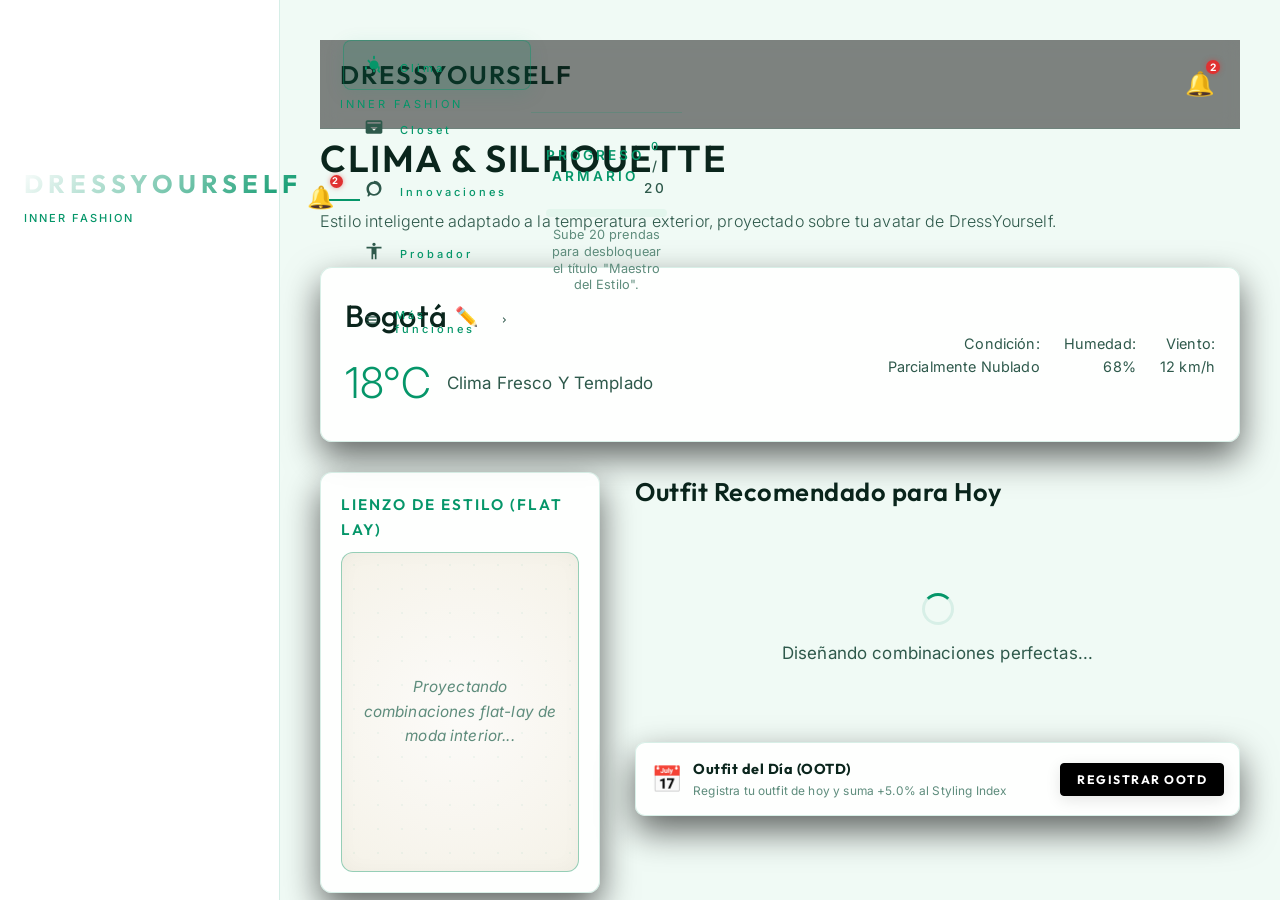
==== commit f0abe287: "feat(v2.2-fixed): add compatibility shim layer container to index.html" ====
--- a/index.html
+++ b/index.html
@@ -18,13 +18,13 @@
             background: var(--glass-bg);
             backdrop-filter: blur(20px) saturate(180%) !important;
             -webkit-backdrop-filter: blur(20px) saturate(180%) !important;
-            border: 1px solid rgba(212, 175, 55, 0.15) !important;
+            border: 1px solid rgba(5, 150, 105, 0.15) !important;
             box-shadow: 0 15px 35px rgba(0, 0, 0, 0.6) !important;
             transition: all 0.35s cubic-bezier(0.16, 1, 0.3, 1) !important;
         }
         .glass-card:hover {
-            border-color: rgba(212, 175, 55, 0.35) !important;
-            box-shadow: 0 20px 45px rgba(212, 175, 55, 0.1), 0 15px 35px rgba(0, 0, 0, 0.7) !important;
+            border-color: rgba(5, 150, 105, 0.35) !important;
+            box-shadow: 0 20px 45px rgba(5, 150, 105, 0.1), 0 15px 35px rgba(0, 0, 0, 0.7) !important;
         }
 
         /* Typography spacing & alignment for luxury brand vibe */
@@ -100,11 +100,11 @@
             transition: transform 0.4s cubic-bezier(0.175, 0.885, 0.32, 1.275) !important;
         }
         .star-rating-icon:hover {
-            text-shadow: 0 0 10px rgba(212, 175, 55, 0.85), 0 0 20px rgba(212, 175, 55, 0.45);
+            text-shadow: 0 0 10px rgba(5, 150, 105, 0.85), 0 0 20px rgba(5, 150, 105, 0.45);
         }
         .star-rating-icon.active-star {
             color: var(--accent-gold) !important;
-            text-shadow: 0 0 8px rgba(212, 175, 55, 0.65);
+            text-shadow: 0 0 8px rgba(5, 150, 105, 0.65);
         }
         .star-elastic-bounce {
             animation: starBounce 0.6s cubic-bezier(0.175, 0.885, 0.32, 1.5) both;
@@ -138,17 +138,17 @@
         @keyframes slotFlashGlow {
             0% {
                 transform: scale(0.95);
-                box-shadow: 0 0 0 rgba(212, 175, 55, 0);
+                box-shadow: 0 0 0 rgba(5, 150, 105, 0);
                 border-color: var(--border-gold);
             }
             30% {
                 transform: scale(1.03);
-                box-shadow: 0 0 15px rgba(212, 175, 55, 0.6);
+                box-shadow: 0 0 15px rgba(5, 150, 105, 0.6);
                 border-color: var(--accent-gold);
             }
             100% {
                 transform: scale(1);
-                box-shadow: 0 0 0 rgba(212, 175, 55, 0);
+                box-shadow: 0 0 0 rgba(5, 150, 105, 0);
                 border-color: var(--border-gold);
             }
         }
@@ -162,15 +162,15 @@
         @keyframes builderSlotGlow {
             0% {
                 transform: translateY(2px);
-                box-shadow: 0 0 0 rgba(212, 175, 55, 0);
+                box-shadow: 0 0 0 rgba(5, 150, 105, 0);
             }
             30% {
                 transform: translateY(-2px);
-                box-shadow: 0 4px 12px rgba(212, 175, 55, 0.4);
+                box-shadow: 0 4px 12px rgba(5, 150, 105, 0.4);
             }
             100% {
                 transform: translateY(0);
-                box-shadow: 0 2px 6px rgba(212, 175, 55, 0.1);
+                box-shadow: 0 2px 6px rgba(5, 150, 105, 0.1);
             }
         }
 
@@ -180,12 +180,12 @@
         }
         .fitting-source-item:hover {
             transform: scale(1.02);
-            border-color: rgba(212, 175, 55, 0.3);
+            border-color: rgba(5, 150, 105, 0.3);
         }
         .fitting-source-item.selected-source-item {
             border-color: var(--accent-gold);
-            background: rgba(212, 175, 55, 0.08);
-            box-shadow: inset 0 0 10px rgba(212, 175, 55, 0.15);
+            background: rgba(5, 150, 105, 0.08);
+            box-shadow: inset 0 0 10px rgba(5, 150, 105, 0.15);
             transform: scale(0.98);
         }
 
@@ -201,11 +201,11 @@
         }
         @keyframes goldGlowPulse {
             0% {
-                box-shadow: 0 0 4px rgba(212, 175, 55, 0.2);
-                border-color: rgba(212, 175, 55, 0.4);
+                box-shadow: 0 0 4px rgba(5, 150, 105, 0.2);
+                border-color: rgba(5, 150, 105, 0.4);
             }
             100% {
-                box-shadow: 0 0 15px rgba(212, 175, 55, 0.85);
+                box-shadow: 0 0 15px rgba(5, 150, 105, 0.85);
                 border-color: var(--accent-gold);
             }
         }
@@ -295,13 +295,13 @@
             color: var(--text-muted);
             border: 1px dashed var(--border-gold);
             border-radius: 12px;
-            background: rgba(212, 175, 55, 0.02);
+            background: rgba(5, 150, 105, 0.02);
             margin: 20px auto;
             max-width: 450px;
             box-shadow: inset 0 0 20px rgba(0, 0, 0, 0.02);
         }
         .empty-state-svg {
-            filter: drop-shadow(0 0 8px rgba(212, 175, 55, 0.25));
+            filter: drop-shadow(0 0 8px rgba(5, 150, 105, 0.25));
             animation: pulseGlow 3s infinite ease-in-out;
         }
         @keyframes pulseGlow {
@@ -314,13 +314,13 @@
             display: flex;
             gap: 8px;
             margin-bottom: 15px;
-            border-bottom: 1px solid rgba(212, 175, 55, 0.1);
+            border-bottom: 1px solid rgba(5, 150, 105, 0.1);
             padding-bottom: 10px;
         }
         .chat-mode-header .gold-btn-outline {
             background: transparent;
             color: var(--text-muted);
-            border: 1px solid rgba(212, 175, 55, 0.25);
+            border: 1px solid rgba(5, 150, 105, 0.25);
             transition: all 0.3s ease;
             flex: 1;
             font-size: 0.75rem;
@@ -334,7 +334,7 @@
             background: var(--accent-gold) !important;
             color: #000 !important;
             border-color: var(--accent-gold) !important;
-            box-shadow: 0 0 10px rgba(212, 175, 55, 0.4) !important;
+            box-shadow: 0 0 10px rgba(5, 150, 105, 0.4) !important;
             font-weight: 600;
         }
         .chat-mode-header .gold-btn-outline:hover:not(.active) {
@@ -346,8 +346,8 @@
             flex-direction: column;
             gap: 6px;
             padding: 10px 15px;
-            background: rgba(212, 175, 55, 0.05);
-            border: 1px solid rgba(212, 175, 55, 0.15);
+            background: rgba(5, 150, 105, 0.05);
+            border: 1px solid rgba(5, 150, 105, 0.15);
             border-radius: 6px;
             margin-bottom: 15px;
             font-family: 'Outfit', sans-serif;
@@ -361,9 +361,9 @@
             margin-bottom: 15px;
         }
         .rpg-option-btn {
-            background: rgba(212, 175, 55, 0.08) !important;
+            background: rgba(5, 150, 105, 0.08) !important;
             color: var(--accent-gold) !important;
-            border: 1px solid rgba(212, 175, 55, 0.3) !important;
+            border: 1px solid rgba(5, 150, 105, 0.3) !important;
             border-radius: 4px;
             padding: 10px 15px;
             font-size: 0.8rem;
@@ -377,7 +377,7 @@
             background: var(--accent-gold) !important;
             color: #000 !important;
             border-color: var(--accent-gold) !important;
-            box-shadow: 0 4px 12px rgba(212, 175, 55, 0.2) !important;
+            box-shadow: 0 4px 12px rgba(5, 150, 105, 0.2) !important;
             transform: translateY(-1px);
         }
         .rpg-option-btn:active {
@@ -387,13 +387,13 @@
         /* Premium Checkout & Styling Index Styles */
         @keyframes premiumGlowPulse {
             0% {
-                box-shadow: 0 0 8px rgba(212, 175, 55, 0.4);
+                box-shadow: 0 0 8px rgba(5, 150, 105, 0.4);
                 background: var(--accent-gold);
                 color: #000;
             }
             100% {
-                box-shadow: 0 0 22px rgba(212, 175, 55, 0.85);
-                background: #ffd700;
+                box-shadow: 0 0 22px rgba(5, 150, 105, 0.85);
+                background: #059669;
                 color: #000;
             }
         }
@@ -407,14 +407,14 @@
         }
         .premium-checkout-btn:hover {
             transform: translateY(-2px);
-            box-shadow: 0 0 25px rgba(212, 175, 55, 0.95) !important;
+            box-shadow: 0 0 25px rgba(5, 150, 105, 0.95) !important;
         }
         .styling-index-widget {
             transition: all 0.3s cubic-bezier(0.16, 1, 0.3, 1);
         }
         .styling-index-widget:hover {
-            border-color: rgba(212, 175, 55, 0.5) !important;
-            box-shadow: 0 12px 35px rgba(212, 175, 55, 0.15), 0 10px 30px rgba(0, 0, 0, 0.6) !important;
+            border-color: rgba(5, 150, 105, 0.5) !important;
+            box-shadow: 0 12px 35px rgba(5, 150, 105, 0.15), 0 10px 30px rgba(0, 0, 0, 0.6) !important;
         }
     </style>
     <!-- Google Fonts: Modern Sans-Serif Typography Stack (Plus Jakarta Sans, Inter, Outfit) -->
@@ -433,7 +433,7 @@
                 border: 1px solid var(--border-gold);
                 padding: 40px;
                 border-radius: 16px;
-                box-shadow: 0 25px 60px rgba(0,0,0,0.1), 0 0 40px rgba(212,175,55,0.02);
+                box-shadow: 0 25px 60px rgba(0,0,0,0.1), 0 0 40px rgba(5, 150, 105,0.02);
                 text-align: center;
                 position: relative;
                 overflow: hidden;
@@ -477,13 +477,13 @@
             }
             .onboarding-option:hover {
                 border-color: var(--accent-gold);
-                background: rgba(212, 175, 55, 0.04);
+                background: rgba(5, 150, 105, 0.04);
                 transform: translateY(-2px);
             }
             .onboarding-option.selected {
                 border-color: var(--accent-gold);
-                background: rgba(212, 175, 55, 0.1);
-                box-shadow: 0 0 15px rgba(212, 175, 55, 0.2);
+                background: rgba(5, 150, 105, 0.1);
+                box-shadow: 0 0 15px rgba(5, 150, 105, 0.2);
             }
             .onboarding-dots {
                 display: flex;
@@ -495,7 +495,7 @@
                 width: 8px;
                 height: 8px;
                 border-radius: 50%;
-                background: rgba(212, 175, 55, 0.3);
+                background: rgba(5, 150, 105, 0.3);
                 transition: all 0.3s ease;
             }
             .onboarding-dot.active {
@@ -547,16 +547,19 @@
                 <h2 class="onboarding-title">BIENVENIDO</h2>
                 <div class="onboarding-subtitle">Paso 1 de 4: Crea tu cuenta</div>
                 <div style="max-width: 400px; margin: 0 auto;">
-                    <button class="google-btn" onclick="window.handleGoogleSignIn()">
+                    <button type="button" class="google-btn" id="btn-google-login" onclick="window.handleGoogleSignIn(event)">
                         <img src="https://upload.wikimedia.org/wikipedia/commons/5/53/Google_%22G%22_Logo.svg" width="20" height="20" alt="G">
                         Continuar con Google
                     </button>
                     <div style="margin: 15px 0; color: #888;">o ingresa con tu correo</div>
                     <form id="email-signin-form" onsubmit="event.preventDefault(); window.nextOnboardingStep(2);">
                         <input type="email" placeholder="Correo Electrónico" class="gold-input" style="margin-bottom: 10px;" required>
-                        <input type="password" placeholder="Contraseña" class="gold-input" style="margin-bottom: 20px;" required>
+                        <input type="password" placeholder="Contraseña" class="gold-input" style="margin-bottom: 15px;" required>
                         <button type="submit" class="gold-btn-large" style="width: 100%;">Ingresar</button>
                     </form>
+                    <button type="button" class="gold-btn-outline" style="width: 100%; margin-top: 10px; font-size: 0.85rem; padding: 10px;" onclick="window.completeOnboarding()">
+                        <span>Explorar App como Invitado</span>
+                    </button>
                 </div>
             </div>
 
@@ -565,20 +568,20 @@
                 <div class="onboarding-title">TUS OBJETIVOS</div>
                 <div class="onboarding-subtitle">Paso 2 de 4: ¿Qué buscas lograr?</div>
                 <div class="onboarding-grid">
-                    <div class="onboarding-option" onclick="window.selectOnboardingOption('goal', 'Eficiencia')">
+                    <div class="onboarding-option" onclick="window.selectOnboardingOption('goal', 'Eficiencia', this)">
                         <h4 style="color: var(--accent-gold); margin-bottom:5px;">Eficiencia</h4>
                         <p style="font-size: 0.85rem;">Vestirme rápido cada mañana sin pensar demasiado, manteniendo un buen estilo.</p>
                     </div>
-                    <div class="onboarding-option" onclick="window.selectOnboardingOption('goal', 'Confianza')">
+                    <div class="onboarding-option" onclick="window.selectOnboardingOption('goal', 'Confianza', this)">
                         <h4 style="color: var(--accent-gold); margin-bottom:5px;">Confianza</h4>
                         <p style="font-size: 0.85rem;">Sentirme seguro con combinaciones que resalten mis atributos personales.</p>
                     </div>
-                    <div class="onboarding-option" style="grid-column: span 2;" onclick="window.selectOnboardingOption('goal', 'Sostenibilidad')">
+                    <div class="onboarding-option" style="grid-column: span 2;" onclick="window.selectOnboardingOption('goal', 'Sostenibilidad', this)">
                         <h4 style="color: var(--accent-gold); margin-bottom:5px;">Sostenibilidad</h4>
                         <p style="font-size: 0.85rem;">Maximizar el uso de mi armario actual y comprar de manera consciente.</p>
                     </div>
                 </div>
-                <button class="gold-btn" onclick="window.nextOnboardingStep(3)" id="btn-onboarding-next-2" disabled>Siguiente</button>
+                <button class="gold-btn" onclick="window.nextOnboardingStep(3)" id="btn-onboarding-next-2">Siguiente</button>
             </div>
 
             <!-- STEP 3: Captura de Perfil y Clima -->
@@ -686,7 +689,7 @@
                 
                 <!-- Desktop Notifications Dropdown -->
                 <div id="notifications-panel-desktop" class="glass-card" style="display: none; position: absolute; top: 60px; left: 0; width: 260px; padding: 15px; z-index: 999; border: 1px solid var(--border-gold); border-radius: 10px; text-align: left; animation: fadeIn 0.3s ease;">
-                    <div style="display: flex; justify-content: space-between; align-items: center; border-bottom: 1px solid rgba(212,175,55,0.2); padding-bottom: 8px; margin-bottom: 10px;">
+                    <div style="display: flex; justify-content: space-between; align-items: center; border-bottom: 1px solid rgba(5, 150, 105,0.2); padding-bottom: 8px; margin-bottom: 10px;">
                         <strong style="color: #8a6d1c; font-family: var(--font-editorial); font-size: 0.82rem;" id="notif-panel-title-desktop">Notificaciones de Estilo</strong>
                         <span style="font-size: 0.7rem; color: var(--text-muted); cursor: pointer;" onclick="window.clearNotifications()" id="notif-panel-clear-desktop">Limpiar</span>
                     </div>
@@ -721,7 +724,7 @@
                 </button>
 
                 <!-- Collapsible sub-panel container -->
-                <div class="nav-more-panel collapsed" id="desktop-more-panel" style="display: none; flex-direction: column; padding-left: 15px; border-left: 1px solid rgba(212,175,55,0.15); margin-top: 5px; gap: 5px;">
+                <div class="nav-more-panel collapsed" id="desktop-more-panel" style="display: none; flex-direction: column; padding-left: 15px; border-left: 1px solid rgba(5, 150, 105,0.15); margin-top: 5px; gap: 5px;">
                     <button class="nav-btn" data-tab="progreso">
                         <svg viewBox="0 0 24 24" class="nav-icon"><path d="M12 2C6.48 2 2 6.48 2 12s4.48 10 10 10 10-4.48 10-10S17.52 2 12 2zm1 14h-2v-2h2v2zm0-4h-2V7h2v5z" fill="currentColor"/></svg>
                         <span>Progreso y Retos</span>
@@ -767,7 +770,7 @@
             </nav>
             
             <!-- Gamification Progress Widget -->
-            <div class="gamification-widget" style="margin-top: 30px; padding: 15px; border-top: 1px solid rgba(212,175,55,0.2);">
+            <div class="gamification-widget" style="margin-top: 30px; padding: 15px; border-top: 1px solid rgba(5, 150, 105,0.2);">
                 <div style="display: flex; justify-content: space-between; align-items: center; margin-bottom: 10px;">
                     <span style="font-size: 0.8rem; color: var(--accent-gold); font-weight: 600; text-transform: uppercase;">Progreso Armario</span>
                     <span style="font-size: 0.8rem; color: var(--text-secondary);"><span id="gamification-count">0</span> / 20</span>
@@ -782,7 +785,7 @@
         <!-- Main Content Area -->
         <main class="main-content">
             <!-- Mobile Header -->
-            <header class="mobile-header" style="position: relative; display: flex; justify-content: space-between; align-items: center; padding: 15px 20px; border-bottom: 1px solid rgba(212,175,55,0.1); background: rgba(10,10,10,0.5); backdrop-filter: blur(10px);">
+            <header class="mobile-header" style="position: relative; display: flex; justify-content: space-between; align-items: center; padding: 15px 20px; border-bottom: 1px solid rgba(5, 150, 105,0.1); background: rgba(10,10,10,0.5); backdrop-filter: blur(10px);">
                 <div style="text-align: left;">
                     <h2 style="margin: 0; font-family: var(--font-editorial); letter-spacing: 2px;">DRESSYOURSELF</h2>
                     <span class="mobile-subtitle" style="font-size: 0.65rem; color: var(--accent-gold); letter-spacing: 3px; display: block;">INNER FASHION</span>
@@ -794,7 +797,7 @@
                 
                 <!-- Notifications Panel (Glassmorphism dropdown) -->
                 <div id="notifications-panel" class="glass-card" style="display: none; position: absolute; top: 65px; right: 20px; width: 280px; padding: 15px; z-index: 999; border: 1px solid var(--border-gold); border-radius: 10px; text-align: left; animation: fadeIn 0.3s ease;">
-                    <div style="display: flex; justify-content: space-between; align-items: center; border-bottom: 1px solid rgba(212,175,55,0.2); padding-bottom: 8px; margin-bottom: 10px;">
+                    <div style="display: flex; justify-content: space-between; align-items: center; border-bottom: 1px solid rgba(5, 150, 105,0.2); padding-bottom: 8px; margin-bottom: 10px;">
                         <strong style="color: #8a6d1c; font-family: var(--font-editorial); font-size: 0.85rem;" id="notif-panel-title">Notificaciones de Estilo</strong>
                         <span style="font-size: 0.7rem; color: var(--text-muted); cursor: pointer;" onclick="window.clearNotifications()" id="notif-panel-clear">Limpiar</span>
                     </div>
@@ -816,16 +819,18 @@
                 <div class="weather-widget glass-card">
                     <div class="weather-info">
                         <div style="display: flex; align-items: center; gap: 8px;">
-                            <div class="weather-city" id="weather-city">Cargando ubicación...</div>
+                            <div class="weather-city" id="weather-city">Bogotá</div>
                             <span id="btn-change-location" style="cursor: pointer; font-size: 1.1rem; color: var(--accent-gold); transition: transform 0.2s;" title="Cambiar ubicación" onmouseover="this.style.transform='scale(1.2)'" onmouseout="this.style.transform='scale(1)'">✏️</span>
                         </div>
                         <div class="weather-temp-desc">
-                            <span class="weather-temp" id="weather-temp">--°C</span>
-                            <span class="weather-desc" id="weather-desc">Analizando condiciones...</span>
+                            <span class="weather-temp" id="weather-temp">18°C</span>
+                            <span class="weather-desc" id="weather-desc">Clima fresco y templado</span>
                         </div>
                     </div>
                     <div class="weather-extra" id="weather-details">
-                        <!-- Filled by JS -->
+                        <div class="weather-extra-item"><span class="weather-extra-label">Condición:</span><span class="weather-extra-val">Parcialmente Nublado</span></div>
+                        <div class="weather-extra-item"><span class="weather-extra-label">Humedad:</span><span class="weather-extra-val">68%</span></div>
+                        <div class="weather-extra-item"><span class="weather-extra-label">Viento:</span><span class="weather-extra-val">12 km/h</span></div>
                     </div>
                 </div>
 
@@ -950,15 +955,15 @@
                     </div>
                     
                     <div style="display: grid; grid-template-columns: repeat(auto-fit, minmax(120px, 1fr)); gap: 15px; margin-bottom: 15px;">
-                        <div style="background: rgba(255,255,255,0.03); border: 1px solid rgba(212,175,55,0.15); padding: 10px; border-radius: 8px; text-align: center;">
+                        <div style="background: rgba(255,255,255,0.03); border: 1px solid rgba(5, 150, 105,0.15); padding: 10px; border-radius: 8px; text-align: center;">
                             <div style="font-size: 0.75rem; color: var(--text-muted); margin-bottom: 5px;">Wardrobe Score</div>
                             <div class="gold-text" id="styling-index-score" style="font-size: 1.4rem; font-weight: bold;">88.5%</div>
                         </div>
-                        <div style="background: rgba(255,255,255,0.03); border: 1px solid rgba(212,175,55,0.15); padding: 10px; border-radius: 8px; text-align: center;">
+                        <div style="background: rgba(255,255,255,0.03); border: 1px solid rgba(5, 150, 105,0.15); padding: 10px; border-radius: 8px; text-align: center;">
                             <div style="font-size: 0.75rem; color: var(--text-muted); margin-bottom: 5px;">Prendas Catalogadas</div>
                             <div id="styling-index-scanned" style="font-size: 1.4rem; font-weight: bold; color: var(--text-primary);">0</div>
                         </div>
-                        <div style="background: rgba(255,255,255,0.03); border: 1px solid rgba(212,175,55,0.15); padding: 10px; border-radius: 8px; text-align: center;">
+                        <div style="background: rgba(255,255,255,0.03); border: 1px solid rgba(5, 150, 105,0.15); padding: 10px; border-radius: 8px; text-align: center;">
                             <div style="font-size: 0.75rem; color: var(--text-muted); margin-bottom: 5px;">Próximo Rango</div>
                             <div id="styling-index-next-rank" style="font-size: 0.85rem; font-weight: 600; color: var(--text-primary); margin-top: 5px;">DressYourself Master</div>
                         </div>
@@ -969,14 +974,14 @@
                             <span>Progreso de Rango</span>
                             <span id="styling-index-progress-pct">0%</span>
                         </div>
-                        <div style="width: 100%; height: 8px; background: rgba(255, 255, 255, 0.1); border-radius: 4px; overflow: hidden; border: 1px solid rgba(212,175,55,0.2);">
+                        <div style="width: 100%; height: 8px; background: rgba(255, 255, 255, 0.1); border-radius: 4px; overflow: hidden; border: 1px solid rgba(5, 150, 105,0.2);">
                             <div id="styling-index-progress-bar" style="width: 0%; height: 100%; background: linear-gradient(90deg, #b8952b, var(--accent-gold)); transition: width 0.5s ease;"></div>
                         </div>
                     </div>
                 </div>
 
                 <!-- Panel de Desafíos Diarios (Daily Fashion Quests) -->
-                <div class="daily-quests-panel glass-card" style="margin: 20px 0; padding: 20px; border: 1px solid rgba(212,175,55,0.25); border-radius: 12px; background: var(--glass-bg); box-shadow: 0 10px 30px rgba(0,0,0,0.5);">
+                <div class="daily-quests-panel glass-card" style="margin: 20px 0; padding: 20px; border: 1px solid rgba(5, 150, 105,0.25); border-radius: 12px; background: var(--glass-bg); box-shadow: 0 10px 30px rgba(0,0,0,0.5);">
                     <div style="display: flex; align-items: center; justify-content: space-between; margin-bottom: 15px; flex-wrap: wrap; gap: 10px;">
                         <div style="display: flex; align-items: center; gap: 10px;">
                             <span style="font-size: 1.5rem; color: var(--accent-gold);">⚡</span>
@@ -985,7 +990,7 @@
                                 <span style="font-size: 0.75rem; color: var(--text-muted);">Completa misiones y gana bonificaciones al Babylon Styling Index</span>
                             </div>
                         </div>
-                        <div class="quest-streak" style="font-size: 0.85rem; color: var(--accent-gold); font-weight: 600; background: rgba(212,175,55,0.1); padding: 4px 10px; border-radius: 20px; border: 1px solid rgba(212,175,55,0.2);">
+                        <div class="quest-streak" style="font-size: 0.85rem; color: var(--accent-gold); font-weight: 600; background: rgba(5, 150, 105,0.1); padding: 4px 10px; border-radius: 20px; border: 1px solid rgba(5, 150, 105,0.2);">
                             🔥 Racha: <span id="quest-streak-count">1</span> día
                         </div>
                     </div>
@@ -1051,16 +1056,17 @@
                 </div>
 
                 <div class="scanner-container glass-card">
-                    <div class="scanner-upload-box" id="scanner-drop-zone">
-                        <input type="file" id="scanner-file-input" accept="image/*" multiple style="display: none;">
+                    <div class="scanner-upload-box" id="scanner-drop-zone" style="position: relative; cursor: pointer;">
+                        <!-- Native overlay input to guarantee Android WebView file chooser touch triggers -->
+                        <input type="file" id="scanner-file-input" accept="image/*" capture="environment" multiple style="position: absolute; top: 0; left: 0; width: 100%; height: 100%; opacity: 0; cursor: pointer; z-index: 10;">
                         
-                        <div class="upload-placeholder" id="upload-placeholder">
+                        <div class="upload-placeholder" id="upload-placeholder" style="pointer-events: none;">
                             <svg viewBox="0 0 24 24" class="upload-icon"><path d="M19.35 10.04C18.67 6.59 15.64 4 12 4 9.11 4 6.6 5.64 5.35 8.04 2.34 8.36 0 10.91 0 14c0 3.31 2.69 6 6 6h13c2.76 0 5-2.24 5-5 0-2.64-2.05-4.78-4.65-4.96zM14 13v4h-4v-4H7l5-5 5 5h-3z" fill="currentColor"/></svg>
-                            <p class="upload-text-main">Arrastra una o varias imágenes aquí</p>
-                            <p class="upload-text-sub">o haz clic para tomar foto o explorar archivos</p>
-                        </div>
-
-                        <div class="scan-preview-wrapper" id="scan-preview-wrapper" style="display: none; flex-direction: column; width: 100%; align-items: center;">
+                            <p class="upload-text-main">Arrastra o toca para tomar foto o explorar galería</p>
+                            <p class="upload-text-sub">Soporta carga individual o en bloque (múltiples prendas)</p>
+                        </div>
+
+                        <div class="scan-preview-wrapper" id="scan-preview-wrapper" style="display: none; flex-direction: column; width: 100%; align-items: center; position: relative; z-index: 12;">
                             <div id="scan-thumbnails-container" style="display: flex; gap: 10px; overflow-x: auto; width: 100%; padding: 5px; border-bottom: 1px solid var(--border-gold); justify-content: center; min-height: 75px; margin-bottom: 12px; box-sizing: border-box;"></div>
                             <div style="position: relative; width: 100%; display: flex; justify-content: center; align-items: center;">
                                 <img id="scan-preview-img" src="" alt="Prenda a escanear" style="max-height: 250px; object-fit: contain;">
@@ -1070,49 +1076,90 @@
                     </div>
 
                     <div class="scanner-actions">
-                        <button id="btn-scan" class="gold-btn-large" disabled>
-                            <span class="btn-text">Iniciar Escaneo</span>
+                        <button id="btn-scan" class="gold-btn-large">
+                            <span class="btn-text">📷 Tomar Foto o Seleccionar de Galería</span>
                             <div class="spinner-small" style="display: none;"></div>
                         </button>
                     </div>
 
-                    <!-- Results area -->
-                    <div class="scan-results-box glass-card" id="scan-results-box" style="display: none;">
-                        <h3 class="editorial-subtitle gold-text">Análisis de Estilo Completo</h3>
-                        <div class="results-grid">
-                            <div class="result-item" style="grid-column: span 2;">
-                                <label for="edit-res-nombre" class="result-label" style="display: block; margin-bottom: 5px;">Nombre de la Prenda</label>
-                                <input type="text" id="edit-res-nombre" class="gold-input" style="width: 100%; padding: 8px; background: #FFFFFF; color: #000000; border: 1px solid #000000; border-radius: 4px;" placeholder="Ej: Mi Camiseta Favorita">
-                            </div>
+                    <!-- Interactive Garment Labeling & Editing Menu -->
+                    <div class="scan-results-box glass-card" id="scan-results-box" style="display: none; margin-top: 20px; padding: 20px;">
+                        <h3 class="editorial-subtitle gold-text" style="margin-bottom: 15px; text-align: center;">🏷️ Etiquetado y Análisis de Estilo</h3>
+                        <p style="font-size: 0.85rem; color: var(--text-secondary); text-align: center; margin-bottom: 15px;">
+                            Revisa y edita los datos detectados por la IA antes de guardar en tu armario:
+                        </p>
+                        <div class="results-grid" style="display: grid; grid-template-columns: repeat(auto-fit, minmax(220px, 1fr)); gap: 15px;">
+                            <div class="result-item" style="grid-column: 1 / -1;">
+                                <label for="edit-res-nombre" class="result-label" style="display: block; margin-bottom: 5px; font-weight: 600; color: var(--text-primary);">Nombre de la Prenda</label>
+                                <input type="text" id="edit-res-nombre" class="gold-input" style="width: 100%; padding: 10px; background: #FFFFFF; color: #0a251c; border: 1px solid var(--border-gold); border-radius: 6px; font-weight: 500;" placeholder="Ej: Camiseta Verde Menta">
+                            </div>
+                            
                             <div class="result-item">
-                                <span class="result-label">Tipo de Prenda</span>
-                                <strong id="res-tipo" class="result-val">--</strong>
-                            </div>
+                                <label for="edit-res-tipo" class="result-label" style="display: block; margin-bottom: 5px; font-weight: 600; color: var(--text-primary);">Tipo / Categoría</label>
+                                <select id="edit-res-tipo" class="gold-input" style="width: 100%; padding: 10px; background: #FFFFFF; color: #0a251c; border: 1px solid var(--border-gold); border-radius: 6px; font-weight: 500;">
+                                    <option value="superior">Prenda Superior (Camiseta, Blusa, Top)</option>
+                                    <option value="inferior">Prenda Inferior (Jeans, Pantalón, Falda)</option>
+                                    <option value="abrigo">Abrigo / Chaqueta / Blazer</option>
+                                    <option value="calzado">Calzado (Tenis, Botas, Zapatos)</option>
+                                    <option value="accesorio">Accesorio (Gafas, Bolso, Joya)</option>
+                                </select>
+                            </div>
+
                             <div class="result-item">
-                                <span class="result-label">Estilo</span>
-                                <strong id="res-estilo" class="result-val">--</strong>
-                            </div>
+                                <label for="edit-res-estilo" class="result-label" style="display: block; margin-bottom: 5px; font-weight: 600; color: var(--text-primary);">Estilo de Moda</label>
+                                <select id="edit-res-estilo" class="gold-input" style="width: 100%; padding: 10px; background: #FFFFFF; color: #0a251c; border: 1px solid var(--border-gold); border-radius: 6px; font-weight: 500;">
+                                    <option value="Casual">Casual</option>
+                                    <option value="Formal">Formal / Elegante</option>
+                                    <option value="Deportivo">Deportivo</option>
+                                    <option value="Streetwear">Streetwear / Urbano</option>
+                                    <option value="Fiesta">Fiesta / Noche</option>
+                                </select>
+                            </div>
+
                             <div class="result-item">
-                                <span class="result-label">Material</span>
-                                <strong id="res-material" class="result-val">--</strong>
-                            </div>
+                                <label for="edit-res-material" class="result-label" style="display: block; margin-bottom: 5px; font-weight: 600; color: var(--text-primary);">Material / Tela</label>
+                                <select id="edit-res-material" class="gold-input" style="width: 100%; padding: 10px; background: #FFFFFF; color: #0a251c; border: 1px solid var(--border-gold); border-radius: 6px; font-weight: 500;">
+                                    <option value="Algodón">Algodón</option>
+                                    <option value="Lino">Lino</option>
+                                    <option value="Seda">Seda</option>
+                                    <option value="Cuero">Cuero / Gamuza</option>
+                                    <option value="Lana">Lana / Knit</option>
+                                    <option value="Sintético">Sintético / Poliéster</option>
+                                    <option value="Mezclilla">Mezclilla / Denim</option>
+                                </select>
+                            </div>
+
                             <div class="result-item">
-                                <span class="result-label">Paleta de Color</span>
-                                <div id="res-colores" class="color-palette-result">
+                                <label for="edit-res-temp" class="result-label" style="display: block; margin-bottom: 5px; font-weight: 600; color: var(--text-primary);">Clima Recomendado</label>
+                                <select id="edit-res-temp" class="gold-input" style="width: 100%; padding: 10px; background: #FFFFFF; color: #0a251c; border: 1px solid var(--border-gold); border-radius: 6px; font-weight: 500;">
+                                    <option value="Cálido">Cálido (>= 22°C)</option>
+                                    <option value="Templado">Templado (16°C - 21°C)</option>
+                                    <option value="Frío">Frío (<= 15°C)</option>
+                                </select>
+                            </div>
+
+                            <div class="result-item">
+                                <span class="result-label" style="display: block; margin-bottom: 5px; font-weight: 600; color: var(--text-primary);">Paleta de Color</span>
+                                <div id="res-colores" class="color-palette-result" style="display: flex; gap: 8px; align-items: center; min-height: 38px;">
                                     <!-- Filled dynamically -->
                                 </div>
                             </div>
+
                             <div class="result-item">
-                                <span class="result-label">Confianza IA</span>
-                                <strong id="res-confianza" class="result-val">--%</strong>
-                            </div>
-                        </div>
-                        <div class="recommendations-box">
-                            <h4>Combinaciones Recomendadas</h4>
-                            <p id="res-consejo">Cargando sugerencias de estilo...</p>
-                        </div>
-                        <div class="scan-action-save">
-                            <button id="btn-save-scanned" class="gold-btn">Guardar en Closet</button>
+                                <span class="result-label" style="display: block; margin-bottom: 5px; font-weight: 600; color: var(--text-primary);">Confianza IA</span>
+                                <strong id="res-confianza" class="result-val" style="font-size: 1.1rem; color: var(--accent-gold);">--%</strong>
+                            </div>
+                        </div>
+
+                        <div class="recommendations-box" style="margin-top: 15px; padding: 12px; background: rgba(5, 150, 105, 0.08); border-radius: 6px; border: 1px solid var(--border-gold);">
+                            <h4 style="margin: 0 0 5px 0; color: var(--text-primary); font-size: 0.95rem;">✨ Consejos de Combinación</h4>
+                            <p id="res-consejo" style="margin: 0; font-size: 0.85rem; color: var(--text-secondary);">Cargando sugerencias de estilo...</p>
+                        </div>
+
+                        <div class="scan-action-save" style="margin-top: 20px; text-align: center;">
+                            <button id="btn-save-scanned" class="gold-btn-large" style="width: 100%; padding: 14px; font-size: 1.05rem;">
+                                💾 Guardar Prenda en mi Armario
+                            </button>
                         </div>
                     </div>
                 </div>
@@ -1215,7 +1262,7 @@
                                 
                                 <!-- Boutique Checkout Widget / Breakdown Card -->
                                 <div id="boutique-checkout-card" class="checkout-breakdown-card glass-card" style="display: none; margin-top: 15px; padding: 15px; border: 1px solid var(--accent-gold) !important; border-radius: 8px; width: 100%; text-align: left; background: rgba(255, 255, 255, 0.9);">
-                                    <h4 class="gold-text editorial-title" style="margin-top: 0; font-size: 0.9rem; border-bottom: 1px solid rgba(212, 175, 55, 0.2); padding-bottom: 5px; font-weight: 600; letter-spacing: 1px;">ATELIER CHECKOUT</h4>
+                                    <h4 class="gold-text editorial-title" style="margin-top: 0; font-size: 0.9rem; border-bottom: 1px solid rgba(5, 150, 105, 0.2); padding-bottom: 5px; font-weight: 600; letter-spacing: 1px;">ATELIER CHECKOUT</h4>
                                     <div style="display: flex; justify-content: space-between; margin-bottom: 6px; font-size: 0.85rem;">
                                         <span style="color: var(--text-muted);">Precio de Prenda:</span>
                                         <span id="checkout-item-price" style="color: var(--text-primary); font-weight: 500;">$0.00</span>
@@ -1228,12 +1275,12 @@
                                         <span style="color: var(--text-muted);">IVA (19%):</span>
                                         <span id="checkout-item-tax" style="color: var(--text-primary); font-weight: 500;">$0.00</span>
                                     </div>
-                                    <hr style="border: 0; border-top: 1px solid rgba(212, 175, 55, 0.15); margin: 8px 0;">
+                                    <hr style="border: 0; border-top: 1px solid rgba(5, 150, 105, 0.15); margin: 8px 0;">
                                     <div style="display: flex; justify-content: space-between; margin-bottom: 12px; font-size: 0.95rem; font-weight: 600;">
                                         <span class="gold-text">Total:</span>
                                         <span id="checkout-item-total" class="gold-text">$0.00</span>
                                     </div>
-                                    <button class="gold-btn-large premium-checkout-btn" id="btn-premium-checkout" style="width: 100%; border-radius: 4px; box-shadow: 0 0 15px rgba(212, 175, 55, 0.4); animation: premiumGlowPulse 2s infinite alternate ease-in-out;">
+                                    <button class="gold-btn-large premium-checkout-btn" id="btn-premium-checkout" style="width: 100%; border-radius: 4px; box-shadow: 0 0 15px rgba(5, 150, 105, 0.4); animation: premiumGlowPulse 2s infinite alternate ease-in-out;">
                                         Adquirir Atuendo (Babylon Pay)
                                     </button>
                                 </div>
@@ -1332,7 +1379,7 @@
 
                 <!-- Scheduler Dialog (embedded modal) -->
                 <div id="scheduler-modal" class="modal glass-card" style="display: none; position: fixed; top: 50%; left: 50%; transform: translate(-50%, -50%); z-index: 1000; padding: 25px; border-radius: 12px; background: #FFFFFF; border: 1px solid var(--accent-gold); width: 90%; max-width: 500px; box-shadow: 0 10px 40px rgba(0,0,0,0.15);">
-                    <div style="display: flex; justify-content: space-between; align-items: center; margin-bottom: 20px; border-bottom: 1px solid rgba(212,175,55,0.2); padding-bottom: 10px;">
+                    <div style="display: flex; justify-content: space-between; align-items: center; margin-bottom: 20px; border-bottom: 1px solid rgba(5, 150, 105,0.2); padding-bottom: 10px;">
                         <h3 class="gold-text" id="scheduler-modal-title" style="margin: 0; font-family: var(--font-editorial);">Programar Outfit</h3>
                         <button type="button" onclick="closeSchedulerModal()" style="background: none; border: none; color: #000000; font-size: 1.8rem; cursor: pointer; line-height: 1;">&times;</button>
                     </div>
@@ -1425,7 +1472,7 @@
                     </div>
                     <div class="glass-card" style="padding: 15px; text-align: center; border-radius: 8px;">
                         <span style="font-size: 0.75rem; color: var(--text-muted); text-transform: uppercase;">Ahorro Capsule ROI</span>
-                        <h3 id="analytics-roi" style="font-size: 1.3rem; margin: 15px 0 10px 0; color: #ffd700; font-family: var(--font-editorial);">--</h3>
+                        <h3 id="analytics-roi" style="font-size: 1.3rem; margin: 15px 0 10px 0; color: #059669; font-family: var(--font-editorial);">--</h3>
                     </div>
                 </div>
 
@@ -1443,7 +1490,7 @@
                             <h4 class="gold-text" style="font-family: var(--font-editorial); margin-top: 0; margin-bottom: 15px;">Consejo de Compra Inteligente</h4>
                             <p id="analytics-shopping-gaps" style="font-size: 0.8rem; color: var(--text-secondary); line-height: 1.5; margin: 0;"></p>
                         </div>
-                        <div style="background: rgba(212,175,55,0.05); padding: 12px; border-radius: 6px; border: 1px solid rgba(212,175,55,0.15); margin-top: 15px; font-size: 0.75rem;">
+                        <div style="background: rgba(5, 150, 105,0.05); padding: 12px; border-radius: 6px; border: 1px solid rgba(5, 150, 105,0.15); margin-top: 15px; font-size: 0.75rem;">
                             <strong>Armonía de Color:</strong> Tu guardarropa tiene un <span id="analytics-color-harmony" style="color: var(--accent-gold); font-weight: bold;">--%</span> de tonos cálidos compatibles con tu perfil.
                         </div>
                     </div>
@@ -1485,7 +1532,7 @@
                         <!-- Glow pulse border -->
                         <div style="position: absolute; inset: 0; border-radius: 12px; border: 1px solid var(--accent-gold); opacity: 0.2; pointer-events: none;"></div>
 
-                        <div style="display: flex; justify-content: space-between; width: 100%; border-bottom: 1px solid rgba(212,175,55,0.2); padding-bottom: 8px; margin-bottom: 15px;">
+                        <div style="display: flex; justify-content: space-between; width: 100%; border-bottom: 1px solid rgba(5, 150, 105,0.2); padding-bottom: 8px; margin-bottom: 15px;">
                             <strong style="color: var(--text-primary); font-size: 0.85rem; font-family: var(--font-editorial);">Sugerencia "Dress Me"</strong>
                             <span id="shuffle-score-badge" class="capsule-outfit-score-badge">--% Score</span>
                         </div>
@@ -1584,7 +1631,7 @@
                         </div>
 
                         <!-- Mobile App Download -->
-                        <div class="glass-card" style="padding: 24px; border-radius: 12px; border: 1px solid rgba(212,175,55,0.15);">
+                        <div class="glass-card" style="padding: 24px; border-radius: 12px; border: 1px solid rgba(5, 150, 105,0.15);">
                             <h4 class="gold-text" style="font-family: var(--font-editorial); margin-top: 0; margin-bottom: 10px; font-size: 1.15rem;">📲 Aplicación Móvil</h4>
                             <p style="font-size: 0.8rem; color: var(--text-secondary); line-height: 1.5; margin-bottom: 15px;">
                                 Lleva DressYourself contigo. Descarga el APK oficial para instalar el aplicativo de DressYourself directamente en tu dispositivo Android.
@@ -1628,7 +1675,7 @@
 
                     <!-- Monetization card: PRO version without ads -->
                     <div class="glass-card" style="padding: 30px; border-radius: 12px; border: 1px solid var(--border-gold); background: linear-gradient(135deg, #FFFFFF 0%, #EFEFEF 100%); position: relative; overflow: hidden;">
-                        <div style="position: absolute; top: -50px; right: -50px; width: 150px; height: 150px; background: radial-gradient(circle, rgba(212,175,55,0.15) 0%, transparent 70%); pointer-events: none;"></div>
+                        <div style="position: absolute; top: -50px; right: -50px; width: 150px; height: 150px; background: radial-gradient(circle, rgba(5, 150, 105,0.15) 0%, transparent 70%); pointer-events: none;"></div>
                         
                         <div style="font-size: 0.7rem; letter-spacing: 2px; color: var(--accent-gold); text-transform: uppercase; font-weight: bold; margin-bottom: 10px;">EXCLUSIVIDAD TOTAL</div>
                         <h3 style="font-family: var(--font-editorial); font-size: 2rem; margin: 0 0 10px 0; color: #000000;">DressYourself <span class="gold-text">PRO</span></h3>
@@ -1655,7 +1702,7 @@
                             </div>
                         </div>
                         
-                        <div style="display: flex; justify-content: space-between; align-items: center; border-top: 1px solid rgba(212,175,55,0.2); padding-top: 20px; margin-top: 15px;">
+                        <div style="display: flex; justify-content: space-between; align-items: center; border-top: 1px solid rgba(5, 150, 105,0.2); padding-top: 20px; margin-top: 15px;">
                             <div>
                                 <span style="font-size: 1.8rem; font-weight: bold; color: var(--accent-gold);">$9.99</span>
                                 <span style="font-size: 0.8rem; color: var(--text-muted);">/ pago único</span>
@@ -1670,7 +1717,7 @@
                 </div>
 
                 <!-- Mobile App Screenshots Showcase -->
-                <div class="glass-card" style="margin-top: 30px; padding: 30px; border-radius: 12px; border: 1px solid rgba(212,175,55,0.15); width: 100%;">
+                <div class="glass-card" style="margin-top: 30px; padding: 30px; border-radius: 12px; border: 1px solid rgba(5, 150, 105,0.15); width: 100%;">
                     <h4 class="gold-text" style="font-family: var(--font-editorial); margin-top: 0; margin-bottom: 10px; font-size: 1.3rem; text-align: center; letter-spacing: 2px;">📲 VISTAS REALES DE LA APLICACIÓN MÓVIL</h4>
                     <p style="font-size: 0.85rem; color: var(--text-secondary); line-height: 1.6; text-align: center; margin-bottom: 30px; max-width: 600px; margin-left: auto; margin-right: auto;">
                         Explora capturas de pantalla tomadas directamente de la aplicación de Android (compilación APK) en ejecución. Cada pantalla muestra una sección clave del armario virtual y asistente de estilo inteligente.
@@ -1679,7 +1726,7 @@
                     <div style="display: grid; grid-template-columns: repeat(auto-fit, minmax(220px, 1fr)); gap: 20px; margin-top: 20px;">
                         <!-- Card 1: Onboarding -->
                         <div class="screenshot-card" style="background: rgba(0, 0, 0, 0.03); border: 1px solid rgba(0, 0, 0, 0.08); border-radius: 8px; overflow: hidden; display: flex; flex-direction: column; align-items: center; transition: all 0.3s ease;">
-                            <div class="screenshot-wrapper" style="width: 100%; aspect-ratio: 9/16; overflow: hidden; position: relative; border-bottom: 1px solid rgba(212, 175, 55, 0.1);">
+                            <div class="screenshot-wrapper" style="width: 100%; aspect-ratio: 9/16; overflow: hidden; position: relative; border-bottom: 1px solid rgba(5, 150, 105, 0.1);">
                                 <img src="static/images/onboarding.png" alt="Onboarding App" style="width: 100%; height: 100%; object-fit: cover; transition: transform 0.5s ease;" onmouseover="this.style.transform='scale(1.05)'" onmouseout="this.style.transform='scale(1)'">
                             </div>
                             <div style="padding: 15px; text-align: center;">
@@ -1690,7 +1737,7 @@
 
                         <!-- Card 2: Clima -->
                         <div class="screenshot-card" style="background: rgba(0, 0, 0, 0.03); border: 1px solid rgba(0, 0, 0, 0.08); border-radius: 8px; overflow: hidden; display: flex; flex-direction: column; align-items: center; transition: all 0.3s ease;">
-                            <div class="screenshot-wrapper" style="width: 100%; aspect-ratio: 9/16; overflow: hidden; position: relative; border-bottom: 1px solid rgba(212, 175, 55, 0.1);">
+                            <div class="screenshot-wrapper" style="width: 100%; aspect-ratio: 9/16; overflow: hidden; position: relative; border-bottom: 1px solid rgba(5, 150, 105, 0.1);">
                                 <img src="static/images/clima.png" alt="Clima y Siluetas App" style="width: 100%; height: 100%; object-fit: cover; transition: transform 0.5s ease;" onmouseover="this.style.transform='scale(1.05)'" onmouseout="this.style.transform='scale(1)'">
                             </div>
                             <div style="padding: 15px; text-align: center;">
@@ -1701,7 +1748,7 @@
 
                         <!-- Card 3: Closet Grid -->
                         <div class="screenshot-card" style="background: rgba(0, 0, 0, 0.03); border: 1px solid rgba(0, 0, 0, 0.08); border-radius: 8px; overflow: hidden; display: flex; flex-direction: column; align-items: center; transition: all 0.3s ease;">
-                            <div class="screenshot-wrapper" style="width: 100%; aspect-ratio: 9/16; overflow: hidden; position: relative; border-bottom: 1px solid rgba(212, 175, 55, 0.1);">
+                            <div class="screenshot-wrapper" style="width: 100%; aspect-ratio: 9/16; overflow: hidden; position: relative; border-bottom: 1px solid rgba(5, 150, 105, 0.1);">
                                 <img src="static/images/closet_grid.png" alt="Closet Digital App" style="width: 100%; height: 100%; object-fit: cover; transition: transform 0.5s ease;" onmouseover="this.style.transform='scale(1.05)'" onmouseout="this.style.transform='scale(1)'">
                             </div>
                             <div style="padding: 15px; text-align: center;">
@@ -1712,7 +1759,7 @@
 
                         <!-- Card 4: Probador -->
                         <div class="screenshot-card" style="background: rgba(0, 0, 0, 0.03); border: 1px solid rgba(0, 0, 0, 0.08); border-radius: 8px; overflow: hidden; display: flex; flex-direction: column; align-items: center; transition: all 0.3s ease;">
-                            <div class="screenshot-wrapper" style="width: 100%; aspect-ratio: 9/16; overflow: hidden; position: relative; border-bottom: 1px solid rgba(212, 175, 55, 0.1);">
+                            <div class="screenshot-wrapper" style="width: 100%; aspect-ratio: 9/16; overflow: hidden; position: relative; border-bottom: 1px solid rgba(5, 150, 105, 0.1);">
                                 <img src="static/images/probador.png" alt="Probador Virtual App" style="width: 100%; height: 100%; object-fit: cover; transition: transform 0.5s ease;" onmouseover="this.style.transform='scale(1.05)'" onmouseout="this.style.transform='scale(1)'">
                             </div>
                             <div style="padding: 15px; text-align: center;">
@@ -1727,15 +1774,15 @@
         
         <!-- Mobile Bottom Navigation Bar -->
         <nav class="bottom-nav">
-            <button class="bottom-nav-btn active" data-tab="clima">
+            <button class="bottom-nav-btn active" data-tab="clima" onclick="switchTab('clima')">
                 <svg viewBox="0 0 24 24" class="nav-icon"><path d="M12 7c-2.76 0-5 2.24-5 5s2.24 5 5 5 5-2.24 5-5-2.24-5-5-5zm0-5c.55 0 1 .45 1 1v2c0 .55-.45 1-1 1s-1-.45-1-1V3c0-.55.45-1 1-1zm0 14c.55 0 1 .45 1 1v2c0 .55-.45 1-1 1s-1-.45-1-1v-2c0-.55.45-1 1-1zM5.22 6.64c.39-.39 1.02-.39 1.41 0l1.41 1.41c.39.39.39 1.02 0 1.41s-1.02.39-1.41 0L5.22 8.05c-.39-.39-.39-1.02 0-1.41zm10.6 10.6c.39-.39 1.02-.39 1.41 0l1.41 1.41c.39.39.39 1.02 0 1.41s-1.02.39-1.41 0l-1.41-1.41c-.4-.39-.4-1.03 0-1.42zm-12.6-3.8c.55 0 1 .45 1 1v2c0 .55-.45 1-1 1s-1-.45-1-1v-2c0-.55.45-1 1-1zm14 0c.55 0 1 .45 1 1v2c0 .55-.45 1-1 1s-1-.45-1-1v-2c0-.55.45-1 1-1z" fill="currentColor"/></svg>
                 <span>Clima</span>
             </button>
-            <button class="bottom-nav-btn" data-tab="closet">
+            <button class="bottom-nav-btn" data-tab="closet" onclick="switchTab('closet')">
                 <svg viewBox="0 0 24 24" class="nav-icon"><path d="M20 4H4c-1.1 0-2 .9-2 2v12c0 1.1.9 2 2 2h16c1.1 0 2-.9 2-2V6c0-1.1-.9-2-2-2zM4 6h16v2H4V6z" fill="currentColor"/></svg>
                 <span>Closet</span>
             </button>
-            <button class="bottom-nav-btn" data-tab="innovaciones">
+            <button class="bottom-nav-btn" data-tab="innovaciones" onclick="switchTab('innovaciones')">
                 <svg viewBox="0 0 24 24" class="nav-icon"><path d="M12 3c-4.97 0-9 4.03-9 9 0 2.12.74 4.07 1.97 5.61L4.35 19.4c-.39.39-.39 1.02 0 1.41.39.39 1.02.39 1.41 0l1.9-1.9C9.07 19.64 10.47 20 12 20c4.97 0 9-4.03 9-9s-4.03-9-9-9z" fill="currentColor"/></svg>
                 <span>Scan</span>
             </button>
@@ -1753,7 +1800,7 @@
             <!-- Mobile Drawer Overlay Container -->
             <div id="mobile-more-drawer" class="mobile-drawer-overlay" style="display: none; position: fixed; inset: 0; background: rgba(5,5,5,0.7); z-index: 10000; justify-content: flex-end; flex-direction: column;" onclick="window.handleDrawerOverlayClick(event)">
                 <div class="mobile-drawer-content glass-card" style="width: 100%; border-top: 1px solid var(--border-gold); border-radius: 20px 20px 0 0; padding: 20px 20px 40px 20px; transform: translateY(100%); transition: transform 0.3s cubic-bezier(0.16, 1, 0.3, 1);" onclick="event.stopPropagation()">
-                    <div style="display: flex; justify-content: space-between; align-items: center; margin-bottom: 20px; border-bottom: 1px solid rgba(212,175,55,0.15); padding-bottom: 12px;">
+                    <div style="display: flex; justify-content: space-between; align-items: center; margin-bottom: 20px; border-bottom: 1px solid rgba(5, 150, 105,0.15); padding-bottom: 12px;">
                         <span style="font-family: var(--font-editorial); color: #8a6d1c; letter-spacing: 2px; text-transform: uppercase; font-size: 0.9rem;">Más Funciones</span>
                         <button onclick="window.toggleMobileMoreDrawer(event)" style="background: none; border: none; color: var(--text-muted); font-size: 1.5rem; cursor: pointer; padding: 5px;">&times;</button>
                     </div>
@@ -1913,7 +1960,7 @@
                             </select>
                         </div>
                         <!-- Outfit Builder Score & Breakdown -->
-                        <div id="builder-score-container" style="margin-top: 15px; border: 1px solid var(--border-gold); padding: 10px; border-radius: 6px; background: rgba(212, 175, 55, 0.05); display: none;">
+                        <div id="builder-score-container" style="margin-top: 15px; border: 1px solid var(--border-gold); padding: 10px; border-radius: 6px; background: rgba(5, 150, 105, 0.05); display: none;">
                             <div style="display: flex; justify-content: space-between; align-items: center; margin-bottom: 5px;">
                                 <strong class="gold-text" style="font-size: 0.9rem;">Fashion Score de la Combinación:</strong>
                                 <span id="builder-score-pct" style="font-weight: bold; color: var(--text-primary);">0%</span>
@@ -2084,13 +2131,13 @@
     <div id="babylon-pay-overlay" style="display: none; position: fixed; inset: 0; background: rgba(10, 10, 10, 0.96); z-index: 99999; justify-content: center; align-items: center; flex-direction: column; opacity: 0; transition: opacity 0.5s ease;">
         <div id="babylon-pay-particles" style="position: absolute; inset: 0; overflow: hidden; pointer-events: none;"></div>
         <div style="z-index: 2; text-align: center; font-family: 'Outfit', sans-serif;">
-            <div id="babylon-pay-logo" style="font-size: 3rem; color: var(--accent-gold); margin-bottom: 20px; font-weight: 700; letter-spacing: 5px; text-shadow: 0 0 15px rgba(212, 175, 55, 0.5); opacity: 0; transform: scale(0.8); transition: all 0.8s cubic-bezier(0.16, 1, 0.3, 1);">
+            <div id="babylon-pay-logo" style="font-size: 3rem; color: var(--accent-gold); margin-bottom: 20px; font-weight: 700; letter-spacing: 5px; text-shadow: 0 0 15px rgba(5, 150, 105, 0.5); opacity: 0; transform: scale(0.8); transition: all 0.8s cubic-bezier(0.16, 1, 0.3, 1);">
                 BABYLON.IA
             </div>
             <div id="babylon-pay-text" style="font-size: 1.8rem; color: #fff; font-family: var(--font-editorial); letter-spacing: 2px; text-transform: uppercase; margin-bottom: 30px; opacity: 0; transform: translateY(20px); transition: all 0.8s cubic-bezier(0.16, 1, 0.3, 1);">
                 BABYLON.IA Pay: Transacción Exitosa
             </div>
-            <div id="babylon-pay-checkmark" style="width: 80px; height: 80px; border-radius: 50%; border: 3px solid var(--accent-gold); display: inline-flex; justify-content: center; align-items: center; font-size: 3rem; color: var(--accent-gold); opacity: 0; transform: scale(0.5); transition: all 0.8s cubic-bezier(0.175, 0.885, 0.32, 1.275); text-shadow: 0 0 10px var(--accent-gold); box-shadow: 0 0 15px rgba(212, 175, 55, 0.3);">
+            <div id="babylon-pay-checkmark" style="width: 80px; height: 80px; border-radius: 50%; border: 3px solid var(--accent-gold); display: inline-flex; justify-content: center; align-items: center; font-size: 3rem; color: var(--accent-gold); opacity: 0; transform: scale(0.5); transition: all 0.8s cubic-bezier(0.175, 0.885, 0.32, 1.275); text-shadow: 0 0 10px var(--accent-gold); box-shadow: 0 0 15px rgba(5, 150, 105, 0.3);">
                 ✓
             </div>
         </div>
@@ -2118,6 +2165,50 @@
 
     <!-- Script File -->
     <script src="static/js/app.js"></script>
+
+    <!-- DressYourself v2.2 Fixed Compatibility Shim Layer -->
+    <div id="dy-compat-shim-layer" style="display:none;" aria-hidden="true">
+        <input type="text" id="chat-input" placeholder="Escribe a ISA...">
+        <div id="chat-history"></div>
+        <img id="isa-portrait" src="static/proposals/Propuestas de Asistente Personal/Propuesta (Animada )/Propuesta Animada.png" alt="ISA">
+        <div id="isa-speech"></div>
+        <select id="isa-look">
+            <option value="base">Animada Base</option>
+            <option value="castano_corto">Castaño Corto</option>
+            <option value="castano_medio">Castaño Medio</option>
+            <option value="castano_gafas">Castaño Gafas</option>
+            <option value="rojo_corto">Rojo Corto</option>
+            <option value="rojo_largo">Rojo Largo</option>
+            <option value="cw">CW</option>
+        </select>
+        <select id="personality">
+            <option value="classy">Classy</option>
+            <option value="diva">Diva</option>
+            <option value="sarcastic">Sarcástica</option>
+            <option value="nervous">Nerviosa</option>
+        </select>
+        <button id="btn-mode-libre"></button>
+        <button id="btn-mode-rpg"></button>
+        <div id="fitting-canvas-board"></div>
+        <div id="canvas-empty-hint"></div>
+        <select id="fitting-occasion"><option value="Casual">Casual</option></select>
+        <select id="fitting-tone"><option value="classy">Classy</option></select>
+        <select id="fitting-emotion"><option value="relaxed">Relaxed</option></select>
+        <div id="slot-outerwear"></div>
+        <div id="slot-accessory"></div>
+        <input type="text" id="onboarding-user-name">
+        <input type="text" id="ostep-brand">
+        <input type="text" id="ostep-color">
+        <input type="text" id="ostep-style">
+        <select id="settings-color-season"><option value="otoño">Otoño Calido</option></select>
+        <div id="rpg-options-container"></div>
+        <div id="rpg-progress-bar"></div>
+        <div id="rpg-progress-tracker"></div>
+        <div id="rpg-step-indicator"></div>
+        <div id="scan-badge-0"></div>
+        <div id="scan-thumb-0"></div>
+        <div id="tab-transition-overlay"></div>
+    </div>
 </body>
 </html>
 
--- a/static/css/style.css
+++ b/static/css/style.css
@@ -4,35 +4,50 @@
 
 :root {
   /* ==========================================================================
-     DESIGN SYSTEM TOKENS - HIGH-END DARK GLASSMORPHISM (IMPECCABLE)
-     Palette: Nocturne Slate, Glass Panels, Vivid Accents
+     DESIGN SYSTEM TOKENS - FRESH MINT & PURE WHITE LUXURY THEME
+     Palette: Mint Fresh (#f0faf5), Pure White (#ffffff), Deep Emerald (#0a251c)
+     Accents: Jade Mint (#059669 / #10b981 / #047857)
      Typography: Outfit (Headings), Inter (Body)
      ========================================================================== */
-  --bg-primary: #090d16;
-  --bg-secondary: #0c121e;
-  --bg-tertiary: #111827;
+  --bg-primary: #f0faf5;
+  --bg-secondary: #ffffff;
+  --bg-tertiary: #e3f6ed;
   
-  --accent-gold: #6366f1;         /* Re-mapping gold to Indigo for main accent */
-  --accent-gold-light: rgba(99, 102, 241, 0.15);
-  --accent-gold-hover: #4f46e5;
+  --accent-gold: #059669;         /* Primary Mint Green Accent */
+  --accent-gold-light: rgba(5, 150, 105, 0.12);
+  --accent-gold-hover: #047857;
+  --accent-gold-glow: rgba(16, 185, 129, 0.35);
   
   --accent-magenta: #f43f5e;
   --accent-emerald: #10b981;
   
-  --text-primary: #f8fafc;
-  --text-secondary: #94a3b8;
-  --text-muted: #64748b;
+  --text-primary: #0a251c;
+  --text-secondary: #2e594b;
+  --text-muted: #5e8c7c;
   
-  --border-color: rgba(255, 255, 255, 0.08);
-  --border-gold: rgba(99, 102, 241, 0.35);
+  --border-color: rgba(5, 150, 105, 0.16);
+  --border-gold: rgba(5, 150, 105, 0.4);
   
-  --glass-bg: rgba(15, 23, 42, 0.75);
-  --glass-blur: blur(16px);
-  --card-shadow: 0 10px 30px rgba(0, 0, 0, 0.4);
+  --glass-bg: rgba(255, 255, 255, 0.88);
+  --glass-blur: blur(20px) saturate(180%);
+  --card-shadow: 0 10px 30px rgba(5, 150, 105, 0.08), 0 4px 12px rgba(0, 0, 0, 0.04);
   
   --font-title: 'Outfit', sans-serif;
   --font-editorial: 'Outfit', sans-serif;
   --font-body: 'Inter', sans-serif;
+
+  /* Fluid Typography & Touch Spacings */
+  --fs-3xs: clamp(0.55rem, 0.5rem + 0.2vw, 0.65rem);
+  --fs-2xs: clamp(0.65rem, 0.6rem + 0.25vw, 0.75rem);
+  --fs-xs: clamp(0.75rem, 0.7rem + 0.3vw, 0.85rem);
+  --fs-sm: clamp(0.85rem, 0.8rem + 0.35vw, 0.95rem);
+  --fs-base: clamp(0.95rem, 0.88rem + 0.4vw, 1.1rem);
+  --fs-md: clamp(1.1rem, 1rem + 0.6vw, 1.35rem);
+  --fs-lg: clamp(1.35rem, 1.15rem + 0.9vw, 1.75rem);
+  --fs-xl: clamp(1.75rem, 1.4rem + 1.5vw, 2.4rem);
+  --fs-2xl: clamp(2.2rem, 1.75rem + 2.2vw, 3.4rem);
+  --content-padding: clamp(14px, 3vw, 40px);
+
   --font-ui: 'Inter', sans-serif;
   --font-nav: 'Outfit', sans-serif;
   
@@ -148,7 +163,7 @@
     color: var(--accent-gold);
     background-color: var(--accent-gold-light);
     border-color: var(--border-gold);
-    box-shadow: 0 4px 20px rgba(212, 175, 55, 0.1);
+    box-shadow: 0 4px 20px rgba(5, 150, 105, 0.1);
 }
 
 .nav-icon {
@@ -1049,7 +1064,7 @@
 }
 
 .scanner-upload-box:hover {
-    background-color: rgba(212, 175, 55, 0.03);
+    background-color: rgba(5, 150, 105, 0.03);
     border-color: var(--accent-gold);
 }
 
@@ -1530,7 +1545,7 @@
 .fitting-verdict-box {
     margin-top: 24px;
     padding: 20px;
-    background-color: rgba(212, 175, 55, 0.05);
+    background-color: rgba(5, 150, 105, 0.05);
     border: 1px solid var(--border-gold);
     border-radius: 12px;
     display: flex;
@@ -1574,7 +1589,7 @@
 }
 
 .verdict-bubble {
-    border-top: 1px solid rgba(212, 175, 55, 0.15);
+    border-top: 1px solid rgba(5, 150, 105, 0.15);
     padding-top: 12px;
 }
 
@@ -1700,7 +1715,7 @@
     background-color: var(--accent-gold-light);
     border-color: var(--accent-gold);
     color: var(--accent-gold);
-    box-shadow: 0 2px 10px rgba(212, 175, 55, 0.15);
+    box-shadow: 0 2px 10px rgba(5, 150, 105, 0.15);
 }
 
 .vote-count {
@@ -1974,7 +1989,7 @@
 
 .builder-slot:hover {
     border-color: var(--border-gold);
-    background-color: rgba(212, 175, 55, 0.03);
+    background-color: rgba(5, 150, 105, 0.03);
 }
 
 .bslot-header {
@@ -2338,7 +2353,7 @@
 .spinner {
     width: 40px;
     height: 40px;
-    border: 3px solid rgba(212, 175, 55, 0.1);
+    border: 3px solid rgba(5, 150, 105, 0.1);
     border-radius: 50%;
     border-top-color: var(--accent-gold);
     animation: spin 1s ease infinite;
@@ -2427,19 +2442,20 @@
     /* Bottom Navigation Bar styled like Native iOS/Android navbar */
     .bottom-nav {
         display: flex;
-        position: absolute;
+        position: fixed;
         bottom: 0;
         left: 0;
         right: 0;
-        height: 65px;
-        background: rgba(255, 255, 255, 0.95);
+        height: 68px;
+        background: rgba(255, 255, 255, 0.96);
         backdrop-filter: blur(20px);
         -webkit-backdrop-filter: blur(20px);
         border-top: 1px solid var(--border-color);
         justify-content: space-around;
         align-items: center;
-        padding: 0 8px;
-        z-index: 15;
+        padding: 4px 8px calc(4px + env(safe-area-inset-bottom, 0px)) 8px;
+        z-index: 9999;
+        box-shadow: 0 -4px 20px rgba(0, 0, 0, 0.08);
     }
     
     .bottom-nav-btn {
@@ -2595,7 +2611,7 @@
 
 .brand-filter-btn {
     background: rgba(255, 255, 255, 0.03);
-    border: 1px solid rgba(212, 175, 55, 0.15);
+    border: 1px solid rgba(5, 150, 105, 0.15);
     color: var(--text-secondary);
     padding: 10px 22px;
     border-radius: 20px;
@@ -2609,8 +2625,8 @@
 }
 
 .brand-filter-btn:hover {
-    background: rgba(212, 175, 55, 0.08);
-    border-color: rgba(212, 175, 55, 0.4);
+    background: rgba(5, 150, 105, 0.08);
+    border-color: rgba(5, 150, 105, 0.4);
     color: #fff;
 }
 
@@ -2618,7 +2634,7 @@
     background: linear-gradient(135deg, var(--accent-gold) 0%, #a28325 100%);
     border-color: var(--accent-gold);
     color: #000;
-    box-shadow: 0 0 15px rgba(212, 175, 55, 0.35);
+    box-shadow: 0 0 15px rgba(5, 150, 105, 0.35);
     font-weight: 600;
 }
 
@@ -2654,13 +2670,13 @@
 
 .calendar-day-card:hover {
     border-color: var(--border-gold);
-    background: rgba(212, 175, 55, 0.02);
+    background: rgba(5, 150, 105, 0.02);
     transform: translateY(-3px);
 }
 
 .calendar-day-card.today {
     border: 1px solid var(--accent-gold);
-    background: rgba(212, 175, 55, 0.05);
+    background: rgba(5, 150, 105, 0.05);
 }
 
 .calendar-day-header {
@@ -2731,7 +2747,7 @@
 .calendar-empty-slot:hover {
     border-color: var(--accent-gold);
     color: var(--accent-gold);
-    background: rgba(212, 175, 55, 0.03);
+    background: rgba(5, 150, 105, 0.03);
 }
 
 .capsule-grid {
@@ -2806,7 +2822,7 @@
 }
 
 .capsule-outfit-score-badge {
-    background: rgba(212, 175, 55, 0.1);
+    background: rgba(5, 150, 105, 0.1);
     border: 1px solid var(--accent-gold);
     color: var(--accent-gold);
     font-size: 0.75rem;
@@ -2828,7 +2844,7 @@
 }
 
 .quest-card:hover {
-    border-color: rgba(212, 175, 55, 0.3);
+    border-color: rgba(5, 150, 105, 0.3);
     background: rgba(255, 255, 255, 0.04);
 }
 
@@ -2846,7 +2862,7 @@
 }
 
 .quest-badge.active {
-    background: rgba(212, 175, 55, 0.15);
+    background: rgba(5, 150, 105, 0.15);
     color: var(--accent-gold);
     border: 1px solid var(--accent-gold);
 }
@@ -2864,7 +2880,7 @@
     transition: all 0.25s ease;
 }
 #analytics-cpw-list div:hover {
-    border-color: rgba(212, 175, 55, 0.2) !important;
+    border-color: rgba(5, 150, 105, 0.2) !important;
     background: rgba(255,255,255,0.04) !important;
     transform: translateY(-1px);
 }
@@ -2877,7 +2893,7 @@
     transition: all 0.25s ease;
 }
 #packing-lists-container .glass-card:hover {
-    border-color: rgba(212, 175, 55, 0.3) !important;
+    border-color: rgba(5, 150, 105, 0.3) !important;
     box-shadow: 0 8px 24px rgba(0,0,0,0.4);
 }
 
@@ -2888,7 +2904,7 @@
 .spinner {
     width: 32px;
     height: 32px;
-    border: 3px solid rgba(212, 175, 55, 0.1);
+    border: 3px solid rgba(5, 150, 105, 0.1);
     border-top-color: var(--accent-gold);
     border-radius: 50%;
     animation: spin 1s linear infinite;
@@ -2913,8 +2929,8 @@
     transform: rotate(90deg);
 }
 .nav-more-trigger.active {
-    border-color: rgba(212, 175, 55, 0.3) !important;
-    background-color: rgba(212, 175, 55, 0.04) !important;
+    border-color: rgba(5, 150, 105, 0.3) !important;
+    background-color: rgba(5, 150, 105, 0.04) !important;
     color: var(--accent-gold) !important;
 }
 .mobile-drawer-content,
@@ -2933,7 +2949,7 @@
     border: 1px solid rgba(0, 0, 0, 0.08);
 }
 .mobile-drawer-grid .bottom-nav-btn.drawer-item:active {
-    background: rgba(212, 175, 55, 0.15);
+    background: rgba(5, 150, 105, 0.15);
     border-color: var(--border-gold);
 }
 
@@ -2969,7 +2985,7 @@
     max-width: 440px;
     width: 90%;
     position: relative;
-    box-shadow: 0 30px 60px rgba(0, 0, 0, 0.15), 0 0 40px rgba(212, 175, 55, 0.03);
+    box-shadow: 0 30px 60px rgba(0, 0, 0, 0.15), 0 0 40px rgba(5, 150, 105, 0.03);
     transform: translateY(20px) scale(0.95);
     transition: transform 0.4s cubic-bezier(0.16, 1, 0.3, 1);
 }
@@ -2984,12 +3000,12 @@
     left: 10%;
     right: 10%;
     height: 2px;
-    background: linear-gradient(90deg, transparent, var(--accent-gold, #d4af37), transparent);
+    background: linear-gradient(90deg, transparent, var(--accent-gold, #059669), transparent);
 }
 
 .auth-modal-content h3 {
     font-family: var(--font-editorial);
-    color: var(--accent-gold, #d4af37);
+    color: var(--accent-gold, #059669);
     font-size: 1.3rem;
     font-weight: 500;
     letter-spacing: 2px;
@@ -3026,9 +3042,9 @@
 }
 
 .auth-field:focus {
-    border-color: var(--accent-gold, #d4af37);
+    border-color: var(--accent-gold, #059669);
     background: rgba(0, 0, 0, 0.05);
-    box-shadow: 0 0 15px rgba(212, 175, 55, 0.15);
+    box-shadow: 0 0 15px rgba(5, 150, 105, 0.15);
 }
 
 .auth-error {
@@ -3074,20 +3090,20 @@
 .btn-modal-primary {
     flex: 1.3;
     padding: 12px 20px;
-    background: linear-gradient(135deg, #d4af37 0%, #b8860b 100%);
-    border: 1px solid #d4af37;
+    background: linear-gradient(135deg, #059669 0%, #b8860b 100%);
+    border: 1px solid #059669;
     color: #050505;
     font-weight: 600;
     font-size: 0.9rem;
     border-radius: 6px;
     cursor: pointer;
-    box-shadow: 0 4px 15px rgba(212, 175, 55, 0.2);
+    box-shadow: 0 4px 15px rgba(5, 150, 105, 0.2);
     transition: all 0.3s cubic-bezier(0.16, 1, 0.3, 1);
 }
 
 .btn-modal-primary:hover {
     transform: translateY(-1px);
-    box-shadow: 0 6px 20px rgba(212, 175, 55, 0.35);
+    box-shadow: 0 6px 20px rgba(5, 150, 105, 0.35);
     filter: brightness(1.05);
 }
 
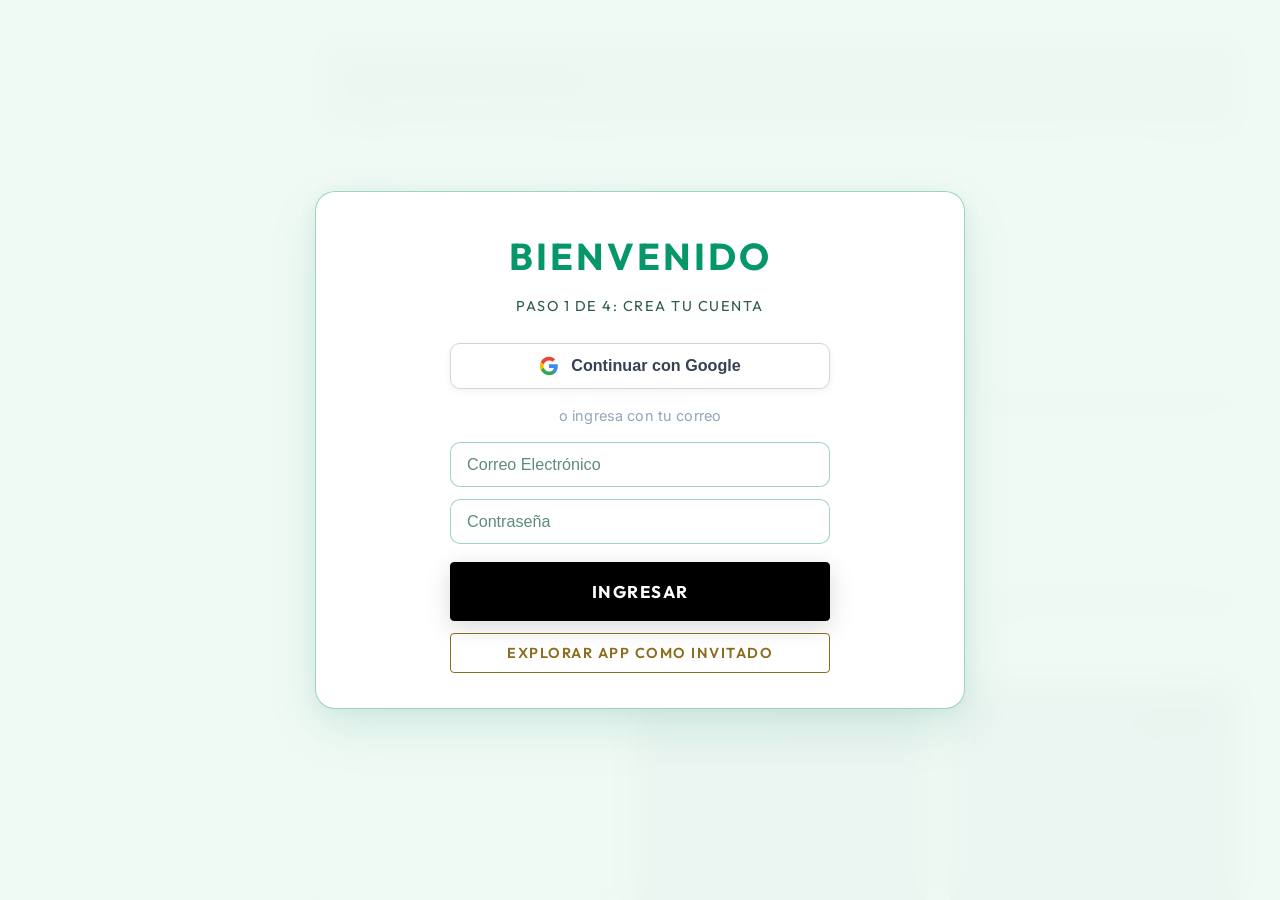
==== commit 2b57f965: "release(v2.3-sota): finalize DressYourself v2.3 release package, native notification bar, multi-phot" ====
--- a/index.html
+++ b/index.html
@@ -424,111 +424,141 @@
 </head>
 <body>
     <!-- ONBOARDING LUXURY JOURNEY (New 4-step) -->
-    <div id="onboarding-overlay" class="modal-overlay" style="display:none; justify-content:center; align-items:center; z-index:999999; position:fixed; inset:0; background:#FFFFFF;">
+    <div id="onboarding-overlay" class="modal-overlay" style="display:none; justify-content:center; align-items:center; z-index:999999; position:fixed; inset:0; background:rgba(240, 250, 245, 0.98); backdrop-filter:blur(16px);">
         <style>
             .onboarding-card {
-                max-width: 700px;
+                max-width: 650px;
                 width: 90%;
                 background: #FFFFFF;
                 border: 1px solid var(--border-gold);
-                padding: 40px;
-                border-radius: 16px;
-                box-shadow: 0 25px 60px rgba(0,0,0,0.1), 0 0 40px rgba(5, 150, 105,0.02);
+                padding: 35px 30px;
+                border-radius: 20px;
+                box-shadow: 0 20px 50px rgba(5, 150, 105, 0.12), 0 4px 20px rgba(0, 0, 0, 0.05);
                 text-align: center;
                 position: relative;
                 overflow: hidden;
+                color: var(--text-primary);
             }
             .onboarding-step {
                 display: none;
-                animation: fadeIn 0.6s ease;
+                animation: fadeIn 0.5s ease;
             }
             .onboarding-step.active {
                 display: block;
             }
             .onboarding-title {
-                font-family: 'Playfair Display', 'Cinzel', serif;
+                font-family: 'Outfit', sans-serif;
                 font-size: 2.2rem;
                 letter-spacing: 3px;
                 color: var(--accent-gold);
-                margin-bottom: 10px;
+                margin-bottom: 8px;
+                font-weight: 700;
             }
             .onboarding-subtitle {
                 font-family: 'Outfit', sans-serif;
-                font-size: 0.9rem;
+                font-size: 0.85rem;
                 letter-spacing: 1.5px;
                 color: var(--text-secondary);
                 text-transform: uppercase;
-                margin-bottom: 30px;
+                margin-bottom: 25px;
             }
             .onboarding-grid {
                 display: grid;
                 grid-template-columns: 1fr 1fr;
-                gap: 20px;
-                margin-bottom: 30px;
+                gap: 16px;
+                margin-bottom: 25px;
             }
             .onboarding-option {
-                border: 1px solid rgba(0, 0, 0, 0.15);
+                border: 1px solid var(--border-color);
                 background: #FFFFFF;
-                padding: 20px;
-                border-radius: 8px;
+                padding: 18px;
+                border-radius: 12px;
                 cursor: pointer;
                 transition: all 0.3s ease;
                 text-align: left;
+                color: var(--text-primary);
             }
             .onboarding-option:hover {
                 border-color: var(--accent-gold);
-                background: rgba(5, 150, 105, 0.04);
+                background: rgba(5, 150, 105, 0.06);
                 transform: translateY(-2px);
             }
             .onboarding-option.selected {
                 border-color: var(--accent-gold);
-                background: rgba(5, 150, 105, 0.1);
-                box-shadow: 0 0 15px rgba(5, 150, 105, 0.2);
+                background: rgba(5, 150, 105, 0.12);
+                box-shadow: 0 0 15px rgba(5, 150, 105, 0.15);
             }
             .onboarding-dots {
                 display: flex;
                 justify-content: center;
                 gap: 8px;
-                margin-bottom: 30px;
+                margin-bottom: 25px;
             }
             .onboarding-dot {
                 width: 8px;
                 height: 8px;
                 border-radius: 50%;
-                background: rgba(5, 150, 105, 0.3);
+                background: rgba(5, 150, 105, 0.25);
                 transition: all 0.3s ease;
             }
             .onboarding-dot.active {
                 background: var(--accent-gold);
-                transform: scale(1.25);
+                transform: scale(1.3);
             }
             .google-btn {
-                background: white;
-                color: #444;
-                border: 1px solid #ccc;
-                padding: 10px 20px;
-                border-radius: 4px;
-                font-size: 1rem;
+                background: #FFFFFF;
+                color: #374151;
+                border: 1px solid #D1D5DB;
+                padding: 12px 20px;
+                border-radius: 10px;
+                font-size: 0.95rem;
+                font-weight: 600;
                 cursor: pointer;
                 display: flex;
                 align-items: center;
                 justify-content: center;
-                gap: 10px;
+                gap: 12px;
                 width: 100%;
                 margin-bottom: 15px;
+                box-shadow: 0 2px 8px rgba(0,0,0,0.06);
+                transition: transform 0.2s ease, box-shadow 0.2s ease, border-color 0.2s ease;
+            }
+            .google-btn:hover {
+                transform: translateY(-1px);
+                box-shadow: 0 4px 12px rgba(0,0,0,0.1);
+                border-color: var(--accent-gold);
+                background: #F9FAFB;
+            }
+            .ob-input {
+                width: 100%;
+                padding: 12px 16px;
+                background: #FFFFFF;
+                border: 1px solid var(--border-gold);
+                border-radius: 10px;
+                color: var(--text-primary);
+                font-size: 0.95rem;
+                outline: none;
+                transition: border-color 0.2s;
+            }
+            .ob-input:focus {
+                border-color: var(--accent-gold);
+                box-shadow: 0 0 0 3px rgba(5, 150, 105, 0.15);
+            }
+            .ob-input::placeholder {
+                color: var(--text-muted);
             }
             .interactive-svg-avatar {
-                width: 200px;
-                height: 300px;
-                margin: 0 auto 20px;
-                border: 1px dashed var(--border-gold);
+                width: 180px;
+                height: 260px;
+                margin: 0 auto 15px;
+                border: 1px dashed var(--accent-gold);
                 border-radius: 12px;
                 position: relative;
                 transition: transform 0.4s cubic-bezier(0.16, 1, 0.3, 1), box-shadow 0.4s cubic-bezier(0.16, 1, 0.3, 1);
             }
             .interactive-svg-avatar:hover {
                 transform: translateY(-3px);
-                box-shadow: 0 12px 25px rgba(0, 0, 0, 0.3), 0 0 15px rgba(99, 102, 241, 0.2);
+                box-shadow: 0 12px 25px rgba(5, 150, 105, 0.15);
             }
             .avatar-part {
                 transition: all 0.3s cubic-bezier(0.16, 1, 0.3, 1);
@@ -536,7 +566,7 @@
             .measurement-input {
                 width: 100%;
                 margin-top: 5px;
-                accent-color: var(--accent-gold);
+                accent-color: #F59E0B;
                 cursor: pointer;
             }
         </style>
@@ -546,18 +576,23 @@
             <div class="onboarding-step active" id="ostep-1">
                 <h2 class="onboarding-title">BIENVENIDO</h2>
                 <div class="onboarding-subtitle">Paso 1 de 4: Crea tu cuenta</div>
-                <div style="max-width: 400px; margin: 0 auto;">
+                <div style="max-width: 380px; margin: 0 auto;">
                     <button type="button" class="google-btn" id="btn-google-login" onclick="window.handleGoogleSignIn(event)">
-                        <img src="https://upload.wikimedia.org/wikipedia/commons/5/53/Google_%22G%22_Logo.svg" width="20" height="20" alt="G">
+                        <svg width="20" height="20" viewBox="0 0 24 24">
+                            <path fill="#4285F4" d="M22.56 12.25c0-.78-.07-1.53-.2-2.25H12v4.26h5.92c-.26 1.37-1.04 2.53-2.21 3.31v2.77h3.57c2.08-1.92 3.28-4.74 3.28-8.09z"/>
+                            <path fill="#34A853" d="M12 23c2.97 0 5.46-.98 7.28-2.66l-3.57-2.77c-.98.66-2.23 1.06-3.71 1.06-2.86 0-5.29-1.93-6.16-4.53H2.18v2.84C3.99 20.53 7.7 23 12 23z"/>
+                            <path fill="#FBBC05" d="M5.84 14.09c-.22-.66-.35-1.36-.35-2.09s.13-1.43.35-2.09V7.06H2.18C1.43 8.55 1 10.22 1 12s.43 3.45 1.18 4.94l2.85-2.22.81-.63z"/>
+                            <path fill="#EA4335" d="M12 5.38c1.62 0 3.06.56 4.21 1.64l3.15-3.15C17.45 2.09 14.97 1 12 1 7.7 1 3.99 3.47 2.18 7.06l3.66 2.84c.87-2.6 3.3-4.52 6.16-4.52z"/>
+                        </svg>
                         Continuar con Google
                     </button>
-                    <div style="margin: 15px 0; color: #888;">o ingresa con tu correo</div>
-                    <form id="email-signin-form" onsubmit="event.preventDefault(); window.nextOnboardingStep(2);">
-                        <input type="email" placeholder="Correo Electrónico" class="gold-input" style="margin-bottom: 10px;" required>
-                        <input type="password" placeholder="Contraseña" class="gold-input" style="margin-bottom: 15px;" required>
+                    <div style="margin: 15px 0; color: #94A3B8; font-size: 0.85rem;">o ingresa con tu correo</div>
+                    <form id="email-signin-form" onsubmit="event.preventDefault(); window.handleEmailSignIn(event);">
+                        <input type="email" placeholder="Correo Electrónico" class="ob-input" style="margin-bottom: 12px;" required>
+                        <input type="password" placeholder="Contraseña" class="ob-input" style="margin-bottom: 18px;" required>
                         <button type="submit" class="gold-btn-large" style="width: 100%;">Ingresar</button>
                     </form>
-                    <button type="button" class="gold-btn-outline" style="width: 100%; margin-top: 10px; font-size: 0.85rem; padding: 10px;" onclick="window.completeOnboarding()">
+                    <button type="button" class="gold-btn-outline" style="width: 100%; margin-top: 12px; font-size: 0.85rem; padding: 10px;" onclick="window.completeOnboarding()">
                         <span>Explorar App como Invitado</span>
                     </button>
                 </div>
@@ -589,12 +624,12 @@
                 <div class="onboarding-title">TU PERFIL</div>
                 <div class="onboarding-subtitle">Paso 3 de 4: Contexto Diario</div>
                 <div style="text-align: left; max-width: 400px; margin: 0 auto 30px;">
-                    <label style="display:block; margin-bottom: 8px; color: var(--accent-gold);">Nombre o Apodo:</label>
-                    <input type="text" id="ob-profile-name" class="gold-input" placeholder="Ej. Alex" style="margin-bottom: 20px;" required oninput="window.checkStep3()">
+                    <label style="display:block; margin-bottom: 8px; color: var(--accent-gold); font-weight:600;">Nombre o Apodo:</label>
+                    <input type="text" id="ob-profile-name" class="ob-input" placeholder="Ej. Alex" style="margin-bottom: 20px;" required oninput="window.checkStep3()">
                     
-                    <label style="display:block; margin-bottom: 8px; color: var(--accent-gold);">Ciudad Principal (Clima):</label>
-                    <input type="text" id="ob-profile-city" class="gold-input" placeholder="Ej. Bogotá" style="margin-bottom: 10px;" required oninput="window.checkStep3()">
-                    <button class="gold-btn-outline" style="width: 100%; font-size: 0.8rem; padding: 8px;" onclick="window.detectLocationOB()">📍 Detectar mi ubicación</button>
+                    <label style="display:block; margin-bottom: 8px; color: var(--accent-gold); font-weight:600;">Ciudad Principal (Clima):</label>
+                    <input type="text" id="ob-profile-city" class="ob-input" placeholder="Ej. Bogotá" style="margin-bottom: 12px;" required oninput="window.checkStep3()">
+                    <button class="gold-btn-outline" style="width: 100%; font-size: 0.8rem; padding: 10px;" onclick="window.detectLocationOB()">📍 Detectar mi ubicación</button>
                 </div>
                 <button class="gold-btn" onclick="window.nextOnboardingStep(4)" id="btn-onboarding-next-3" disabled>Siguiente</button>
             </div>
@@ -809,13 +844,57 @@
 
             <!-- TABS -->
             
-            <!-- SECTION 1: CLIMA -->
+            <!-- SECTION 1: CLIMA (HOME) -->
             <section id="clima" class="tab-content active">
-                <div class="section-header">
-                    <h2 class="editorial-title">Clima & Silhouette</h2>
-                    <p class="section-desc">Estilo inteligente adaptado a la temperatura exterior, proyectado sobre tu avatar de DressYourself.</p>
-                </div>
-                
+                <!-- HERO ASESORA DE IMAGEN PERSONAL & RECOMENDACIÓN INMEDIATA -->
+                <div class="stylist-hero-card glass-card" id="stylist-hero-card" style="margin-bottom: 20px; padding: 20px 22px; border-radius: 18px; border: 1px solid var(--border-gold); background: linear-gradient(135deg, rgba(255,255,255,0.95) 0%, rgba(240,253,244,0.95) 100%); box-shadow: 0 10px 30px rgba(5,150,105,0.08); position: relative; overflow: hidden;">
+                    <div style="position: absolute; top: -40px; right: -40px; width: 140px; height: 140px; background: radial-gradient(circle, rgba(5,150,105,0.15) 0%, transparent 70%); border-radius: 50%; pointer-events: none;"></div>
+                    
+                    <div style="display: flex; gap: 16px; align-items: center; position: relative; z-index: 2;">
+                        <div class="stylist-avatar-wrap" style="position: relative; flex-shrink: 0;">
+                            <img src="static/images/stylist_avatar.png" 
+                                 onerror="this.onerror=null; this.src='data:image/svg+xml;utf8,<svg xmlns=\'http://www.w3.org/2000/svg\' viewBox=\'0 0 100 100\'><circle cx=\'50\' cy=\'50\' r=\'45\' fill=\'%23059669\'/><text x=\'50\' y=\'62\' font-size=\'40\' text-anchor=\'middle\' fill=\'white\' font-family=\'sans-serif\'>👗</text></svg>'" 
+                                 alt="Asesora de Imagen" 
+                                 style="width: 64px; height: 64px; border-radius: 50%; object-fit: cover; border: 2.5px solid var(--accent-gold); box-shadow: 0 4px 15px rgba(5,150,105,0.25);">
+                            <div style="position: absolute; bottom: 2px; right: 2px; width: 13px; height: 13px; background: #10b981; border: 2px solid #fff; border-radius: 50%;" title="Asesora en línea"></div>
+                        </div>
+                        
+                        <div style="flex-grow: 1; text-align: left;">
+                            <div style="display: flex; align-items: center; justify-content: space-between; gap: 8px; margin-bottom: 4px; flex-wrap: wrap;">
+                                <span style="font-size: 0.72rem; font-weight: 700; color: var(--accent-gold); letter-spacing: 1.5px; text-transform: uppercase; font-family: 'Outfit', sans-serif;">✨ Tu Asesora de Moda</span>
+                                <div style="display: flex; gap: 6px; align-items: center;">
+                                    <span id="hero-streak-pill" style="font-size: 0.75rem; background: linear-gradient(135deg, rgba(239,68,68,0.15), rgba(245,158,11,0.15)); color: #d97706; padding: 3px 9px; border-radius: 12px; font-weight: 700; border: 1px solid rgba(245,158,11,0.3);">🔥 1 Día de Racha</span>
+                                    <span id="hero-weather-pill" style="font-size: 0.75rem; background: rgba(5,150,105,0.1); color: var(--accent-gold); padding: 3px 9px; border-radius: 12px; font-weight: 600;">☀️ Clima Óptimo</span>
+                                </div>
+                            </div>
+                            <h2 id="stylist-greeting-title" style="margin: 0 0 4px 0; font-family: 'Outfit', sans-serif; font-size: 1.35rem; color: var(--text-primary); font-weight: 700; letter-spacing: 0.5px;">¡Hola! ¿Cómo estás?</h2>
+                            <p id="stylist-greeting-msg" style="margin: 0; font-size: 0.88rem; color: var(--text-secondary); line-height: 1.4;">Aquí tienes tu recomendación de prendas lista para que luzcas increíble el día de hoy:</p>
+                        </div>
+                    </div>
+
+                    <!-- Occasion Filter Chips -->
+                    <div style="display: flex; gap: 6px; margin-top: 14px; overflow-x: auto; padding-bottom: 2px;">
+                        <button class="occasion-chip active" data-occ="all" onclick="window.filterOccasion('all')" style="border: 1px solid var(--accent-gold); background: var(--accent-gold); color: #fff; border-radius: 20px; font-size: 0.75rem; padding: 5px 12px; font-weight: 600; cursor: pointer; white-space: nowrap; transition: all 0.2s;">🌟 Todo el día</button>
+                        <button class="occasion-chip" data-occ="formal" onclick="window.filterOccasion('formal')" style="border: 1px solid var(--border-gold); background: rgba(255,255,255,0.85); color: var(--text-primary); border-radius: 20px; font-size: 0.75rem; padding: 5px 12px; font-weight: 600; cursor: pointer; white-space: nowrap; transition: all 0.2s;">💼 Oficina</button>
+                        <button class="occasion-chip" data-occ="casual" onclick="window.filterOccasion('casual')" style="border: 1px solid var(--border-gold); background: rgba(255,255,255,0.85); color: var(--text-primary); border-radius: 20px; font-size: 0.75rem; padding: 5px 12px; font-weight: 600; cursor: pointer; white-space: nowrap; transition: all 0.2s;">☕ Casual</button>
+                        <button class="occasion-chip" data-occ="noche" onclick="window.filterOccasion('noche')" style="border: 1px solid var(--border-gold); background: rgba(255,255,255,0.85); color: var(--text-primary); border-radius: 20px; font-size: 0.75rem; padding: 5px 12px; font-weight: 600; cursor: pointer; white-space: nowrap; transition: all 0.2s;">🌙 Noche</button>
+                        <button class="occasion-chip" data-occ="relax" onclick="window.filterOccasion('relax')" style="border: 1px solid var(--border-gold); background: rgba(255,255,255,0.85); color: var(--text-primary); border-radius: 20px; font-size: 0.75rem; padding: 5px 12px; font-weight: 600; cursor: pointer; white-space: nowrap; transition: all 0.2s;">🏃 Relax</button>
+                    </div>
+                    
+                    <!-- 1-Tap Action Row -->
+                    <div style="display: flex; gap: 8px; margin-top: 12px; border-top: 1px solid rgba(5,150,105,0.12); padding-top: 12px; flex-wrap: wrap;">
+                        <button id="btn-wear-today-ootd" onclick="window.registerOOTDToday()" class="gold-btn" style="flex: 1; min-width: 160px; font-size: 0.82rem; padding: 10px 14px; display: flex; align-items: center; justify-content: center; gap: 6px; background: linear-gradient(135deg, #059669 0%, #047857 100%); color: #fff; border: none; border-radius: 10px; font-weight: 600; cursor: pointer; box-shadow: 0 4px 12px rgba(5,150,105,0.3); transition: all 0.2s ease;">
+                            <span>✨ ¡Me pondré este Outfit hoy!</span>
+                        </button>
+                        <button id="btn-reroll-daily-outfit" onclick="window.recalibrateDailyOutfit()" class="gold-btn-outline" style="font-size: 0.82rem; padding: 10px 12px; display: flex; align-items: center; gap: 4px; border: 1px solid var(--border-gold); background: rgba(255,255,255,0.85); border-radius: 10px; color: var(--accent-gold); font-weight: 600; cursor: pointer; transition: all 0.2s ease;">
+                            <span>🔄 Otra</span>
+                        </button>
+                        <button id="btn-share-ootd" onclick="window.openShareOOTDModal()" class="gold-btn-outline" style="font-size: 0.82rem; padding: 10px 12px; display: flex; align-items: center; gap: 4px; border: 1px solid var(--border-gold); background: rgba(255,255,255,0.85); border-radius: 10px; color: var(--accent-gold); font-weight: 600; cursor: pointer; transition: all 0.2s ease;">
+                            <span>📸 Compartir</span>
+                        </button>
+                    </div>
+                </div>
+
                 <div class="weather-widget glass-card">
                     <div class="weather-info">
                         <div style="display: flex; align-items: center; gap: 8px;">
@@ -1058,7 +1137,7 @@
                 <div class="scanner-container glass-card">
                     <div class="scanner-upload-box" id="scanner-drop-zone" style="position: relative; cursor: pointer;">
                         <!-- Native overlay input to guarantee Android WebView file chooser touch triggers -->
-                        <input type="file" id="scanner-file-input" accept="image/*" capture="environment" multiple style="position: absolute; top: 0; left: 0; width: 100%; height: 100%; opacity: 0; cursor: pointer; z-index: 10;">
+                        <input type="file" id="scanner-file-input" multiple accept="image/*" capture="environment" multiple style="position: absolute; top: 0; left: 0; width: 100%; height: 100%; opacity: 0; cursor: pointer; z-index: 10;">
                         
                         <div class="upload-placeholder" id="upload-placeholder" style="pointer-events: none;">
                             <svg viewBox="0 0 24 24" class="upload-icon"><path d="M19.35 10.04C18.67 6.59 15.64 4 12 4 9.11 4 6.6 5.64 5.35 8.04 2.34 8.36 0 10.91 0 14c0 3.31 2.69 6 6 6h13c2.76 0 5-2.24 5-5 0-2.64-2.05-4.78-4.65-4.96zM14 13v4h-4v-4H7l5-5 5 5h-3z" fill="currentColor"/></svg>
@@ -1170,6 +1249,24 @@
                 <div class="section-header">
                     <h2 class="editorial-title">Boutique Curada</h2>
                     <p class="section-desc">Explora colecciones exclusivas. Agrégalas al probador o realiza una orden directamente.</p>
+                </div>
+
+                
+                <!-- Store & Brand Filters -->
+                <div class="brand-filter-chips" style="display: flex; gap: 8px; overflow-x: auto; padding-bottom: 12px; margin-bottom: 18px; scrollbar-width: none;">
+                    <button class="brand-filter-btn active" data-brand="all" style="white-space: nowrap; padding: 7px 14px; border-radius: 20px; border: 1px solid var(--border-gold); background: var(--bg-card); color: var(--text-primary); cursor: pointer; font-size: 0.78rem;">🌟 Todas</button>
+                    <button class="brand-filter-btn" data-brand="Zara" style="white-space: nowrap; padding: 7px 14px; border-radius: 20px; border: 1px solid var(--border-gold); background: var(--bg-card); color: var(--text-primary); cursor: pointer; font-size: 0.78rem;">Zara</button>
+                    <button class="brand-filter-btn" data-brand="H&M" style="white-space: nowrap; padding: 7px 14px; border-radius: 20px; border: 1px solid var(--border-gold); background: var(--bg-card); color: var(--text-primary); cursor: pointer; font-size: 0.78rem;">H&M</button>
+                    <button class="brand-filter-btn" data-brand="Mango" style="white-space: nowrap; padding: 7px 14px; border-radius: 20px; border: 1px solid var(--border-gold); background: var(--bg-card); color: var(--text-primary); cursor: pointer; font-size: 0.78rem;">Mango</button>
+                    <button class="brand-filter-btn" data-brand="Arturo Calle" style="white-space: nowrap; padding: 7px 14px; border-radius: 20px; border: 1px solid var(--border-gold); background: var(--bg-card); color: var(--text-primary); cursor: pointer; font-size: 0.78rem;">🇨🇴 Arturo Calle</button>
+                    <button class="brand-filter-btn" data-brand="GEF" style="white-space: nowrap; padding: 7px 14px; border-radius: 20px; border: 1px solid var(--border-gold); background: var(--bg-card); color: var(--text-primary); cursor: pointer; font-size: 0.78rem;">🇨🇴 GEF</button>
+                    <button class="brand-filter-btn" data-brand="Koaj" style="white-space: nowrap; padding: 7px 14px; border-radius: 20px; border: 1px solid var(--border-gold); background: var(--bg-card); color: var(--text-primary); cursor: pointer; font-size: 0.78rem;">🇨🇴 Koaj</button>
+                    <button class="brand-filter-btn" data-brand="Matelsa" style="white-space: nowrap; padding: 7px 14px; border-radius: 20px; border: 1px solid var(--border-gold); background: var(--bg-card); color: var(--text-primary); cursor: pointer; font-size: 0.78rem;">🇨🇴 Matelsa</button>
+                    <button class="brand-filter-btn" data-brand="Punto Blanco" style="white-space: nowrap; padding: 7px 14px; border-radius: 20px; border: 1px solid var(--border-gold); background: var(--bg-card); color: var(--text-primary); cursor: pointer; font-size: 0.78rem;">🇨🇴 Punto Blanco</button>
+                    <button class="brand-filter-btn" data-brand="Studio F" style="white-space: nowrap; padding: 7px 14px; border-radius: 20px; border: 1px solid var(--border-gold); background: var(--bg-card); color: var(--text-primary); cursor: pointer; font-size: 0.78rem;">🇨🇴 Studio F</button>
+                    <button class="brand-filter-btn" data-brand="Bosi" style="white-space: nowrap; padding: 7px 14px; border-radius: 20px; border: 1px solid var(--border-gold); background: var(--bg-card); color: var(--text-primary); cursor: pointer; font-size: 0.78rem;">🇨🇴 Bosi</button>
+                    <button class="brand-filter-btn" data-brand="Tennis" style="white-space: nowrap; padding: 7px 14px; border-radius: 20px; border: 1px solid var(--border-gold); background: var(--bg-card); color: var(--text-primary); cursor: pointer; font-size: 0.78rem;">🇨🇴 Tennis</button>
+                    <button class="brand-filter-btn" data-brand="Decathlon" style="white-space: nowrap; padding: 7px 14px; border-radius: 20px; border: 1px solid var(--border-gold); background: var(--bg-card); color: var(--text-primary); cursor: pointer; font-size: 0.78rem;">Decathlon</button>
                 </div>
 
                 <div class="boutique-grid" id="boutique-grid">
@@ -1605,7 +1702,25 @@
                     <!-- Account & General Settings -->
                     <div style="display: flex; flex-direction: column; gap: 20px;">
                         
-                        <!-- Account management -->
+                        
+                        <!-- Android System Notifications & GPS Card -->
+                        <div class="glass-card" style="padding: 24px; border-radius: 12px; margin-top: 15px; border: 1px solid var(--accent-gold);">
+                            <h4 class="gold-text" style="font-family: var(--font-editorial); margin-top: 0; margin-bottom: 12px; font-size: 1.15rem;">🔔 Barra de Notificaciones Android & GPS</h4>
+                            <p style="font-size: 0.8rem; color: var(--text-muted); margin-bottom: 15px;">Recibe sugerencias diarias de estilo en la barra superior de tu dispositivo Android basadas en el clima en tiempo real.</p>
+                            <div style="display: flex; flex-direction: column; gap: 10px;">
+                                <button type="button" class="gold-btn" onclick="window.testAndroidNotification()" style="font-size: 0.82rem; padding: 10px 14px; width: 100%; text-align: center;">
+                                    🔔 Probar Notificación en Barra de Android
+                                </button>
+                                <button type="button" class="gold-btn-outline" onclick="window.triggerDailyTipNotification()" style="font-size: 0.82rem; padding: 9px 14px; width: 100%; text-align: center;">
+                                    🌤️ Enviar Alerta Diaria de Look & Clima
+                                </button>
+                                <button type="button" class="gold-btn-outline" onclick="window.detectLocationDirect()" style="font-size: 0.82rem; padding: 9px 14px; width: 100%; text-align: center;">
+                                    📍 Auto-detectar Ubicación GPS
+                                </button>
+                            </div>
+                        </div>
+
+<!-- Account management -->
                         <div class="glass-card" style="padding: 24px; border-radius: 12px;">
                             <h4 class="gold-text" style="font-family: var(--font-editorial); margin-top: 0; margin-bottom: 15px; font-size: 1.15rem;">👤 Administrar Cuenta</h4>
                             <form id="settings-account-form" onsubmit="window.handleSettingsAccountSubmit(event)" style="display: flex; flex-direction: column; gap: 12px;">
@@ -1669,6 +1784,17 @@
                                     <option value="9">Ibagué</option>
                                 </select>
                             </div>
+                        </div>
+
+                        <!-- Legal & Privacy -->
+                        <div class="glass-card" style="padding: 24px; border-radius: 12px; border: 1px solid rgba(5, 150, 105, 0.15);">
+                            <h4 class="gold-text" style="font-family: var(--font-editorial); margin-top: 0; margin-bottom: 10px; font-size: 1.15rem;">📜 Legal y Privacidad</h4>
+                            <p style="font-size: 0.8rem; color: var(--text-secondary); line-height: 1.5; margin-bottom: 15px;">
+                                Consulta nuestros términos de uso y política de privacidad requeridos para el programa de pruebas de Google Play.
+                            </p>
+                            <a href="privacy.html" target="_blank" class="gold-btn-outline" style="text-decoration: none; display: inline-flex; justify-content: center; align-items: center; width: 100%; padding: 10px; font-size: 0.8rem;">
+                                <span>🔒 Ver Política de Privacidad</span>
+                            </a>
                         </div>
 
                     </div>
@@ -2163,52 +2289,71 @@
         </div>
     </div>
 
+    <!-- MODAL: SOCIAL OOTD STORY EXPORTER -->
+    <div id="modal-share-ootd" class="modal-overlay" style="display: none; align-items: center; justify-content: center; z-index: 10000; background: rgba(0,0,0,0.7); backdrop-filter: blur(8px);">
+        <div class="glass-card" style="max-width: 420px; width: 92%; padding: 24px; border-radius: 20px; border: 1px solid var(--border-gold); background: #171717; text-align: center; max-height: 90vh; overflow-y: auto;">
+            <div style="display: flex; justify-content: space-between; align-items: center; margin-bottom: 12px;">
+                <h3 style="margin: 0; font-family: 'Outfit', sans-serif; color: var(--accent-gold); font-size: 1.15rem;">✨ Tarjeta OOTD Story (9:16)</h3>
+                <button onclick="window.closeShareOOTDModal()" style="background: transparent; border: none; color: var(--text-muted); font-size: 1.3rem; cursor: pointer;">✕</button>
+            </div>
+            <p style="font-size: 0.8rem; color: var(--text-secondary); margin-bottom: 14px;">Comparte tu outfit del día en tus historias de Instagram o estado de WhatsApp.</p>
+            
+            <div style="background: #0d0d0d; border-radius: 14px; padding: 8px; border: 1px solid rgba(212,175,55,0.2); display: flex; justify-content: center;">
+                <canvas id="canvas-share-ootd" width="360" height="640" style="max-width: 100%; height: auto; border-radius: 10px; box-shadow: 0 8px 25px rgba(0,0,0,0.6);"></canvas>
+            </div>
+
+            <div style="display: flex; gap: 10px; margin-top: 16px;">
+                <button onclick="window.downloadOOTDCard()" class="gold-btn" style="flex: 1; padding: 10px; font-size: 0.85rem; font-weight: 600; border-radius: 10px; display: flex; align-items: center; justify-content: center; gap: 6px;">
+                    <span>📥 Guardar Foto</span>
+                </button>
+                <button onclick="window.shareOOTDNative()" class="gold-btn-outline" style="flex: 1; padding: 10px; font-size: 0.85rem; font-weight: 600; border-radius: 10px; border: 1px solid var(--border-gold); color: var(--accent-gold);">
+                    <span>📲 Compartir</span>
+                </button>
+            </div>
+        </div>
+    </div>
+
+    <!-- MODAL: SMART BOUTIQUE TRY-ON -->
+    <div id="modal-boutique-tryon" class="modal-overlay" style="display: none; align-items: center; justify-content: center; z-index: 10000; background: rgba(0,0,0,0.7); backdrop-filter: blur(8px);">
+        <div class="glass-card" style="max-width: 480px; width: 92%; padding: 24px; border-radius: 20px; border: 1px solid var(--border-gold); background: #171717; text-align: center; max-height: 90vh; overflow-y: auto;">
+            <div style="display: flex; justify-content: space-between; align-items: center; margin-bottom: 8px;">
+                <div style="text-align: left;">
+                    <span style="font-size: 0.7rem; font-weight: 700; color: var(--accent-gold); letter-spacing: 1.5px; text-transform: uppercase;">✨ SMART MATCHING PROBADOR</span>
+                    <h3 id="boutique-tryon-title" style="margin: 2px 0 0 0; font-family: 'Outfit', sans-serif; color: var(--text-primary); font-size: 1.2rem;">¿Cómo combina con tu armario?</h3>
+                </div>
+                <button onclick="window.closeBoutiqueTryOnModal()" style="background: transparent; border: none; color: var(--text-muted); font-size: 1.3rem; cursor: pointer;">✕</button>
+            </div>
+            
+            <p style="font-size: 0.8rem; color: var(--text-secondary); margin-bottom: 16px; text-align: left;">Proyección visual instantánea de esta prenda de tienda junto a piezas compatibles que ya posees:</p>
+
+            <!-- Score Banner -->
+            <div id="boutique-match-score-banner" style="background: linear-gradient(135deg, rgba(5,150,105,0.15), rgba(16,185,129,0.15)); border: 1px solid rgba(16,185,129,0.3); border-radius: 12px; padding: 12px 14px; margin-bottom: 16px; display: flex; align-items: center; justify-content: space-between;">
+                <div style="text-align: left;">
+                    <strong style="color: #10b981; font-size: 1.1rem;" id="boutique-match-pct">✨ 94% Compatibilidad</strong>
+                    <div style="font-size: 0.75rem; color: var(--text-muted);" id="boutique-match-desc">Alta armonía de color, estilo y ocasión</div>
+                </div>
+                <span style="font-size: 1.8rem;">🎯</span>
+            </div>
+
+            <!-- Visual Trio Comparison -->
+            <div style="display: grid; grid-template-columns: repeat(3, 1fr); gap: 10px; margin-bottom: 16px;" id="boutique-trio-container">
+                <!-- Filled dynamically by JS -->
+            </div>
+
+            <!-- Actions -->
+            <div style="display: flex; gap: 10px; margin-top: 14px;">
+                <button onclick="window.sendBoutiqueTrioToProbador()" class="gold-btn" style="flex: 1; padding: 11px; font-size: 0.85rem; font-weight: 600; border-radius: 10px;">
+                    <span>🪄 Abrir en Probador</span>
+                </button>
+                <button onclick="window.quickBuyBoutiqueItem()" class="gold-btn-outline" style="flex: 1; padding: 11px; font-size: 0.85rem; font-weight: 600; border-radius: 10px; border: 1px solid var(--border-gold); color: var(--accent-gold);">
+                    <span>🛍️ Adquirir Prenda</span>
+                </button>
+            </div>
+        </div>
+    </div>
+
     <!-- Script File -->
     <script src="static/js/app.js"></script>
-
-    <!-- DressYourself v2.2 Fixed Compatibility Shim Layer -->
-    <div id="dy-compat-shim-layer" style="display:none;" aria-hidden="true">
-        <input type="text" id="chat-input" placeholder="Escribe a ISA...">
-        <div id="chat-history"></div>
-        <img id="isa-portrait" src="static/proposals/Propuestas de Asistente Personal/Propuesta (Animada )/Propuesta Animada.png" alt="ISA">
-        <div id="isa-speech"></div>
-        <select id="isa-look">
-            <option value="base">Animada Base</option>
-            <option value="castano_corto">Castaño Corto</option>
-            <option value="castano_medio">Castaño Medio</option>
-            <option value="castano_gafas">Castaño Gafas</option>
-            <option value="rojo_corto">Rojo Corto</option>
-            <option value="rojo_largo">Rojo Largo</option>
-            <option value="cw">CW</option>
-        </select>
-        <select id="personality">
-            <option value="classy">Classy</option>
-            <option value="diva">Diva</option>
-            <option value="sarcastic">Sarcástica</option>
-            <option value="nervous">Nerviosa</option>
-        </select>
-        <button id="btn-mode-libre"></button>
-        <button id="btn-mode-rpg"></button>
-        <div id="fitting-canvas-board"></div>
-        <div id="canvas-empty-hint"></div>
-        <select id="fitting-occasion"><option value="Casual">Casual</option></select>
-        <select id="fitting-tone"><option value="classy">Classy</option></select>
-        <select id="fitting-emotion"><option value="relaxed">Relaxed</option></select>
-        <div id="slot-outerwear"></div>
-        <div id="slot-accessory"></div>
-        <input type="text" id="onboarding-user-name">
-        <input type="text" id="ostep-brand">
-        <input type="text" id="ostep-color">
-        <input type="text" id="ostep-style">
-        <select id="settings-color-season"><option value="otoño">Otoño Calido</option></select>
-        <div id="rpg-options-container"></div>
-        <div id="rpg-progress-bar"></div>
-        <div id="rpg-progress-tracker"></div>
-        <div id="rpg-step-indicator"></div>
-        <div id="scan-badge-0"></div>
-        <div id="scan-thumb-0"></div>
-        <div id="tab-transition-overlay"></div>
-    </div>
 </body>
 </html>
 
--- a/static/css/style.css
+++ b/static/css/style.css
@@ -2442,20 +2442,19 @@
     /* Bottom Navigation Bar styled like Native iOS/Android navbar */
     .bottom-nav {
         display: flex;
-        position: fixed;
+        position: absolute;
         bottom: 0;
         left: 0;
         right: 0;
-        height: 68px;
-        background: rgba(255, 255, 255, 0.96);
+        height: 65px;
+        background: rgba(255, 255, 255, 0.95);
         backdrop-filter: blur(20px);
         -webkit-backdrop-filter: blur(20px);
         border-top: 1px solid var(--border-color);
         justify-content: space-around;
         align-items: center;
-        padding: 4px 8px calc(4px + env(safe-area-inset-bottom, 0px)) 8px;
-        z-index: 9999;
-        box-shadow: 0 -4px 20px rgba(0, 0, 0, 0.08);
+        padding: 0 8px;
+        z-index: 15;
     }
     
     .bottom-nav-btn {
